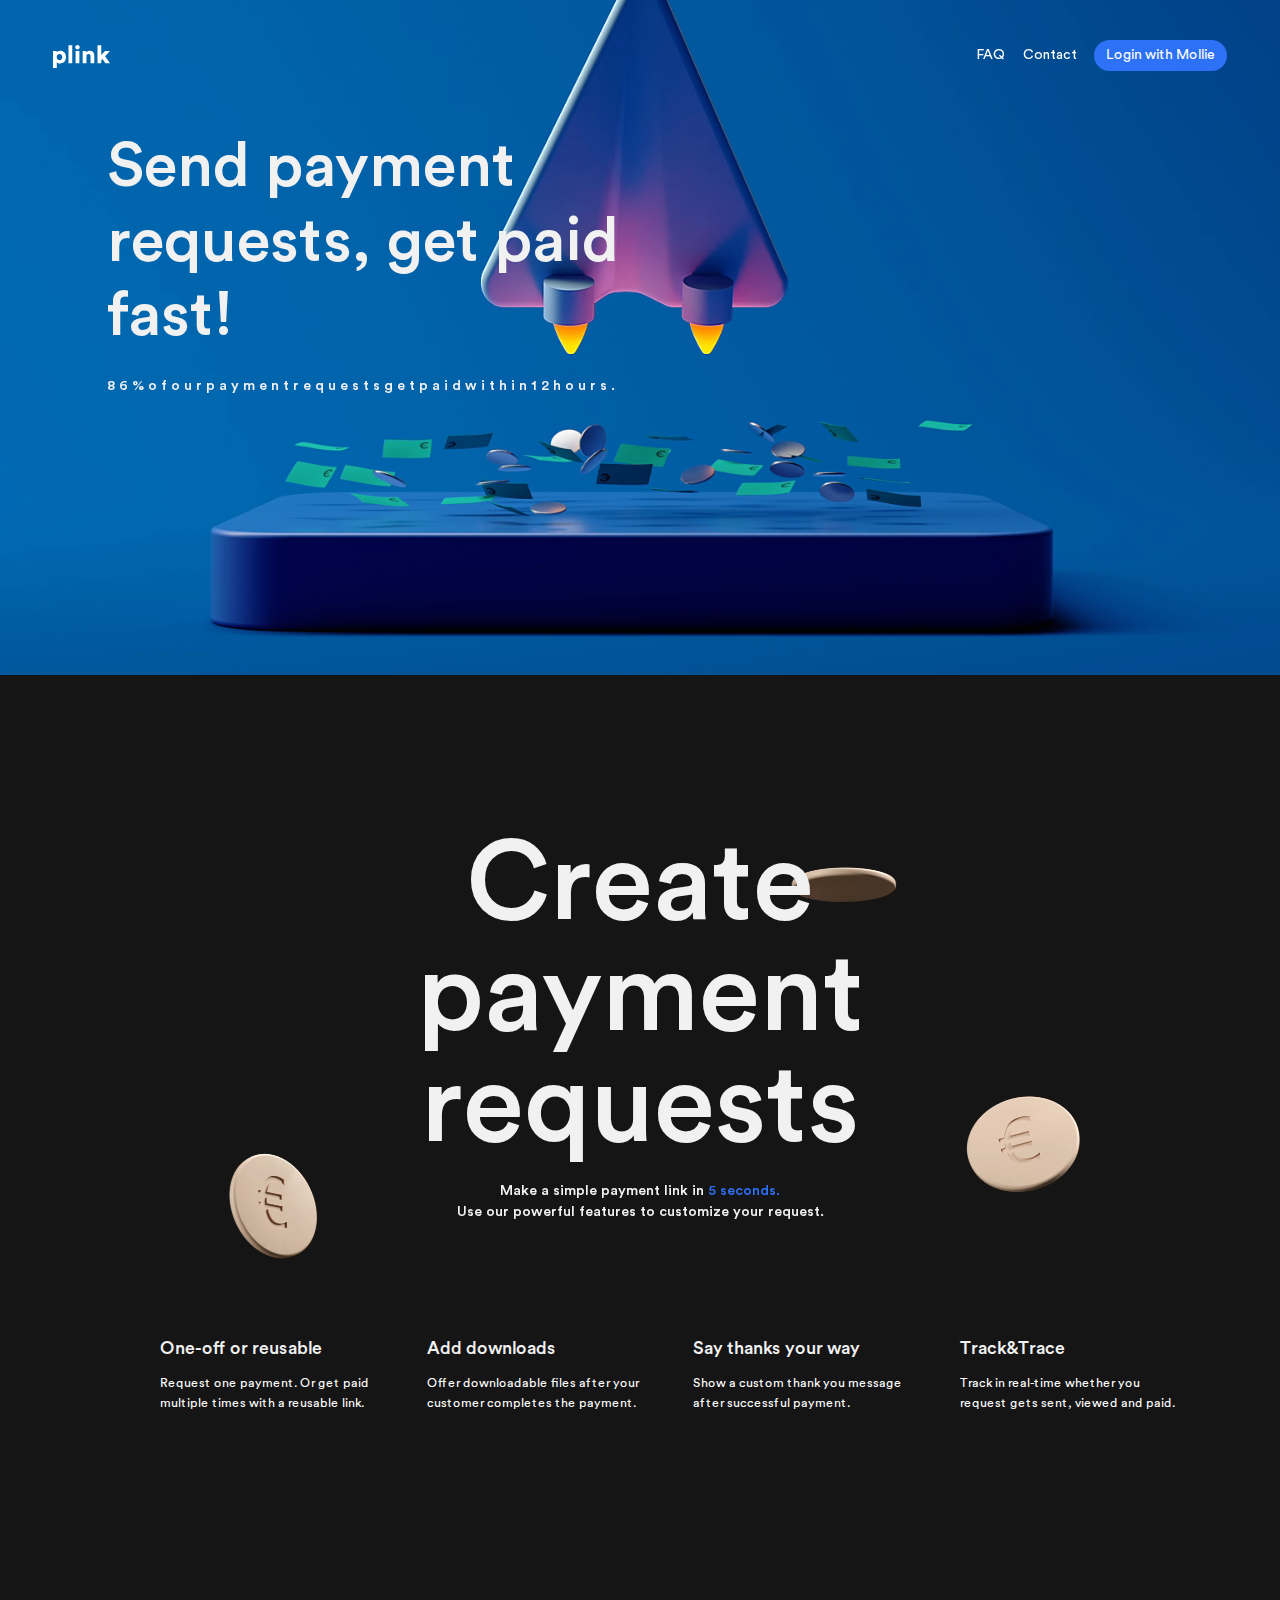
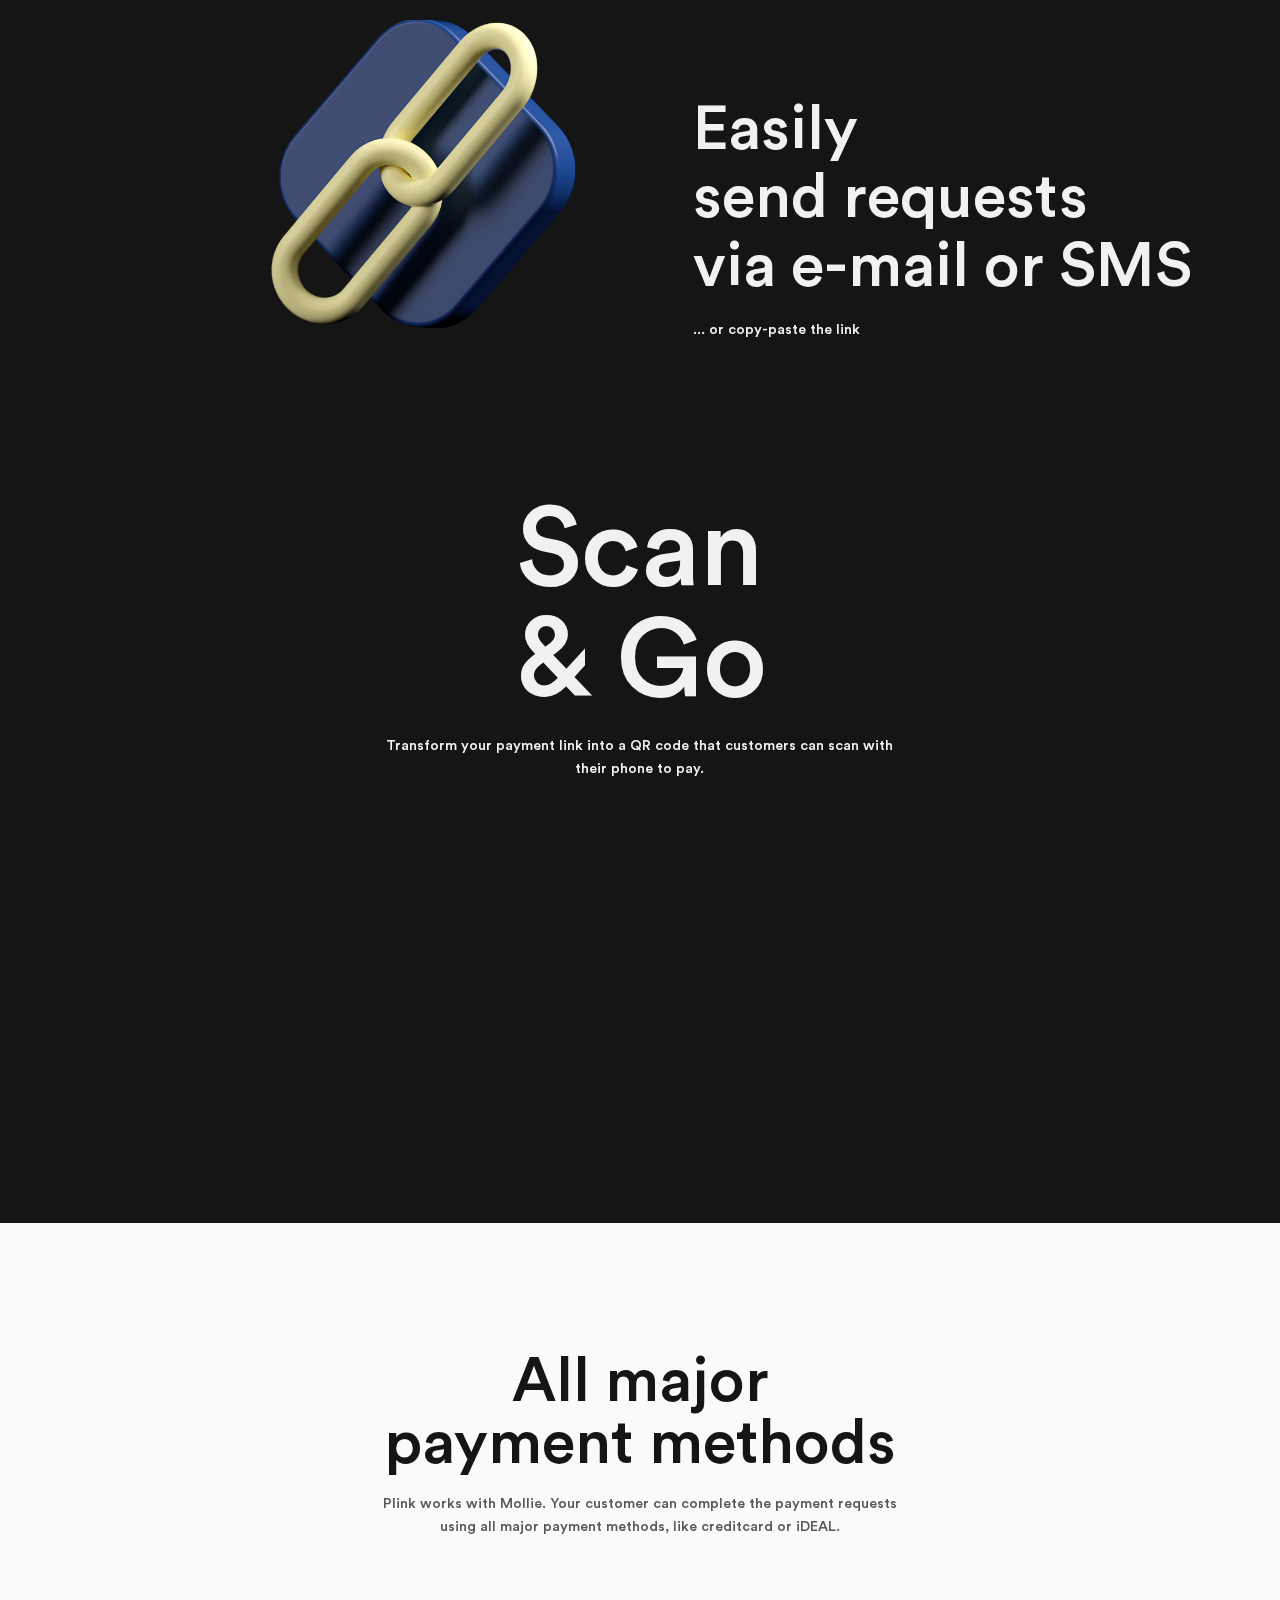
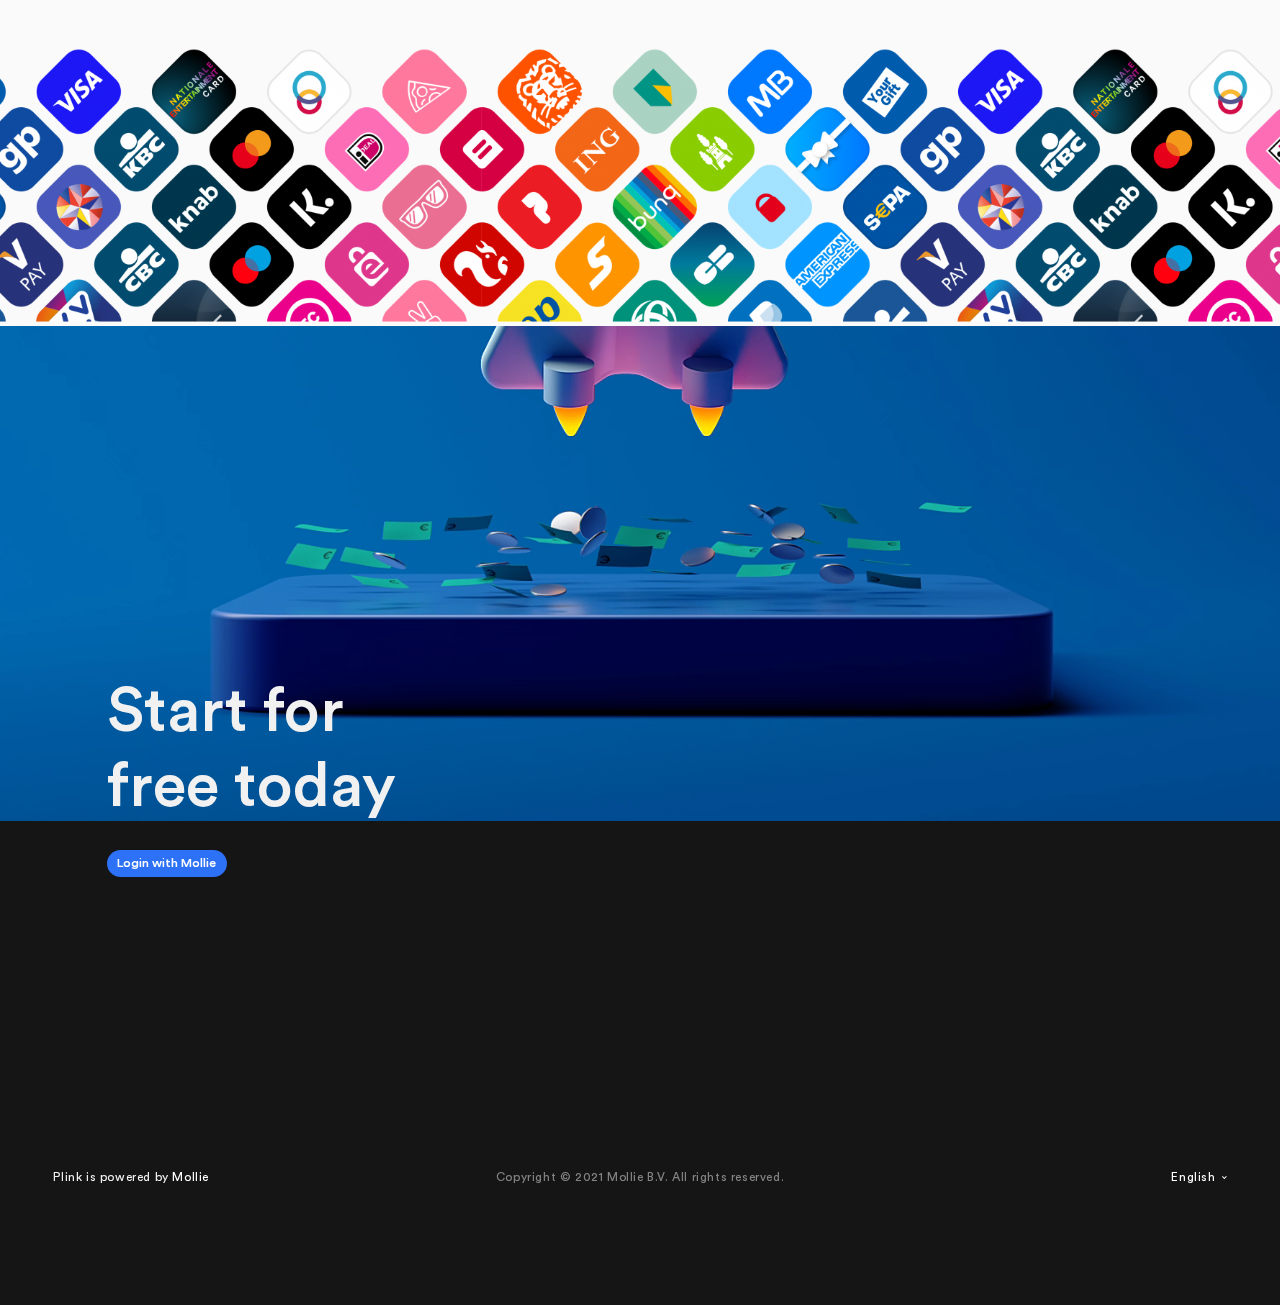
==== src/index.html @ a4d65f42 "项目代码初始化" ====
<!DOCTYPE html>
<!-- saved from url=(0024)https://useplink.com/en/ -->
<html xmlns="http://www.w3.org/1999/xhtml" lang="en-GB" style="position: relative; overflow-y: scroll;">
 <head>
  <meta http-equiv="Content-Type" content="text/html; charset=UTF-8" /> 
  <meta http-equiv="X-UA-Compatible" content="IE=edge,chrome=1" /> 
  <meta name="viewport" content="width=device-width, initial-scale=1.0" /> 
  <meta name="theme-color" content="#151515" /> 
  <title>Plink - Create payment links and send them to your clients</title> 
  <meta name="description" content="Easily create payment requests and send to your customers via e-mail, SMS or by copy-pasting the link." /> 
  <link rel="icon" type="image/png" href="https://useplink.com./assets/videos/favicon/favicon-32x32.png" sizes="32x32" /> 
  <link rel="icon" type="image/png" href="https://useplink.com./assets/videos/favicon/favicon-64x64.png" sizes="64x64" /> 
  <link rel="apple-touch-icon" href="https://useplink.com./assets/videos/favicon/favicon-180x180.png" /> 
  <link rel="shortcut icon" href="https://useplink.com./assets/videos/favicon/favicon-32x32.png" /> 
  <meta property="og:logo" content="./assets/videos/favicon/favicon-180x180.png" size="180x180" /> 
  <meta property="og:url" content="https://useplink.com/en/" /> 
  <meta property="og:type" content="website" /> 
  <meta property="og:title" content="Plink - Create payment links and send them to your clients" /> 
  <meta property="og:description" content="Easily create payment requests and send to your customers via e-mail, SMS or by copy-pasting the link." /> 
  <meta property="og:image" content="./assets/videos/share.png" /> 
  <meta property="og:site_name" content="Plink" /> 
  <meta property="og:locale" content="en-EN" /> 
  <meta property="og:locale:alternate" content="nl-NL" /> 
  <meta property="og:locale:alternate" content="de-DE" /> 
  <meta property="og:locale:alternate" content="fr-FR" /> 
  <meta name="twitter:card" content="summary_large_image" /> 
  <meta name="twitter:site" content="@MolliePayments" /> 
  <meta name="twitter:title" content="Plink - Create payment links and send them to your clients" /> 
  <meta name="twitter:description" content="Easily create payment requests and send to your customers via e-mail, SMS or by copy-pasting the link." /> 
  <meta name="twitter:image" content="./assets/videos/share.png" /> 
  <meta name="robots" content="index,follow" /> 
  <link rel="stylesheet" id="stylesheet-css" href="./assets/css/frontpage.css" type="text/css" media="all" /> 
  <link rel="canonical" href="https://useplink.com/en/" /> 
  <link rel="shortlink" href="https://useplink.com/en/" /> 
  <link rel="alternate" href="https://useplink.com/nl/" hreflang="nl" /> 
  <link rel="alternate" href="https://useplink.com/de/" hreflang="de" /> 
  <link rel="alternate" href="https://useplink.com/fr/" hreflang="fr" /> 
 </head> 
 <body class="en-EN" style="background: rgb(21, 21, 21); height: 4505px;"> 
  <header class="header" style="visibility: inherit; opacity: 1;"> 
   <a class="logo" name="Home" href="https://useplink.com/en/"> <span>Home</span> <img src="./assets/images/logo--light.svg" alt="Plink logo" width="57" height="23" /> 
    <div class="qr-ball" style="visibility: hidden; opacity: 0;"></div></a> 
   <nav style="color: rgb(255, 255, 255);"> 
    <div class="header_menu"> 
     <a name="Faq" href="https://useplink.com/en/faq">FAQ</a> 
     <a name="Contact" href="mailto:plink@mollie.com" target="_self">Contact</a> 
     <div class="qr-ball" style="visibility: hidden; opacity: 0;"></div>
    </div> 
    <a id="login" name="Login with Mollie" class="button" href="https://useplink.com/login" target="_self" rel="nofollow">Login with Mollie</a> 
   </nav> 
  </header> 
  <div id="container" role="main" data-path=""> 
   <div id="home" class="home" style="visibility: inherit; opacity: 1;"> 
    <div class="scrollable" style="position: fixed; transform: translate3d(0px, -225px, 0px);"> 
     <div class="page-wrapper"> 
      <section class="home_intro"> 
       <div class="video-background prllx" style="visibility: inherit; opacity: 1; transform: translate3d(0px, 0px, 0px);"> 
        <div class="home_intro_videos" style="transform: translate3d(0px, 64.2857px, 0px);"> 
         <video class="intro" muted="" playsinline=""> 
          <source src="./assets/videos/intro.webm" type="video/webm"></source> 
          <source src="./assets/videos/intro.mp4" type="video/mp4"></source> 
         </video> 
         <video class="intro-loop" muted="" playsinline="" loop="" style="opacity: 1; z-index: 2;"> 
          <source src="./assets/videos/loop.webm" type="video/webm"></source> 
          <source src="./assets/videos/loop.mp4" type="video/mp4"></source> 
         </video> 
        </div> 
       </div> 
       <div class="arrow-bottom" style="visibility: hidden; opacity: 0; transform: translate3d(8.5px, 30px, 0px);"> 
        <svg viewbox="0 0 17 21" fill="none" xmlns="http://www.w3.org/2000/svg"> 
         <path d="M3.1875 14.4375L8.5 19.6875M8.5 19.6875L13.8125 14.4375M8.5 19.6875V1.3125" stroke="white" stroke-width="2" stroke-linecap="square"></path> 
        </svg> 
       </div> 
       <div class="home_titles"> 
        <h1 class="title"> <span>
          <div style="position: relative; display: inline-block; visibility: inherit; opacity: 1; transform-origin: 50% 80% 0px; transform: translate3d(0px, 0px, 0px);">
           Send
          </div> 
          <div style="position: relative; display: inline-block; visibility: inherit; opacity: 1; transform-origin: 50% 80% 0px; transform: translate3d(0px, 0px, 0px);">
           payment
          </div><br />
          <div style="position: relative; display: inline-block; visibility: inherit; opacity: 1; transform-origin: 50% 80% 0px; transform: translate3d(0px, 0px, 0px);">
           requests,
          </div></span> <span>
          <div style="position: relative; display: inline-block; visibility: inherit; opacity: 1; transform-origin: 50% 80% 0px; transform: translate3d(0px, 0px, 0px);">
           get
          </div> 
          <div style="position: relative; display: inline-block; visibility: inherit; opacity: 1; transform-origin: 50% 80% 0px; transform: translate3d(0px, 0px, 0px);">
           paid
          </div> <br />
          <div style="position: relative; display: inline-block; visibility: inherit; opacity: 1; transform-origin: 50% 80% 0px; transform: translate3d(0px, 0px, 0px);">
           fast!
          </div></span> </h1> 
        <h2 class="baseline">
         <div style="position: relative; display: inline-block; visibility: inherit; opacity: 1;">
          <div style="position:relative;display:inline-block;">
           8
          </div>
          <div style="position:relative;display:inline-block;">
           6
          </div>
          <div style="position:relative;display:inline-block;">
           %
          </div>
         </div> 
         <div style="position: relative; display: inline-block; visibility: inherit; opacity: 1;">
          <div style="position:relative;display:inline-block;">
           o
          </div>
          <div style="position:relative;display:inline-block;">
           f
          </div>
         </div> 
         <div style="position: relative; display: inline-block; visibility: inherit; opacity: 1;">
          <div style="position:relative;display:inline-block;">
           o
          </div>
          <div style="position:relative;display:inline-block;">
           u
          </div>
          <div style="position:relative;display:inline-block;">
           r
          </div>
         </div> 
         <div style="position: relative; display: inline-block; visibility: inherit; opacity: 1;">
          <div style="position:relative;display:inline-block;">
           p
          </div>
          <div style="position:relative;display:inline-block;">
           a
          </div>
          <div style="position:relative;display:inline-block;">
           y
          </div>
          <div style="position:relative;display:inline-block;">
           m
          </div>
          <div style="position:relative;display:inline-block;">
           e
          </div>
          <div style="position:relative;display:inline-block;">
           n
          </div>
          <div style="position:relative;display:inline-block;">
           t
          </div>
         </div> 
         <div style="position: relative; display: inline-block; visibility: inherit; opacity: 1;">
          <div style="position:relative;display:inline-block;">
           r
          </div>
          <div style="position:relative;display:inline-block;">
           e
          </div>
          <div style="position:relative;display:inline-block;">
           q
          </div>
          <div style="position:relative;display:inline-block;">
           u
          </div>
          <div style="position:relative;display:inline-block;">
           e
          </div>
          <div style="position:relative;display:inline-block;">
           s
          </div>
          <div style="position:relative;display:inline-block;">
           t
          </div>
          <div style="position:relative;display:inline-block;">
           s
          </div>
         </div> 
         <div style="position: relative; display: inline-block; visibility: inherit; opacity: 1;">
          <div style="position:relative;display:inline-block;">
           g
          </div>
          <div style="position:relative;display:inline-block;">
           e
          </div>
          <div style="position:relative;display:inline-block;">
           t
          </div>
         </div> 
         <div style="position: relative; display: inline-block; visibility: inherit; opacity: 1;">
          <div style="position:relative;display:inline-block;">
           p
          </div>
          <div style="position:relative;display:inline-block;">
           a
          </div>
          <div style="position:relative;display:inline-block;">
           i
          </div>
          <div style="position:relative;display:inline-block;">
           d
          </div>
         </div> 
         <div style="position: relative; display: inline-block; visibility: inherit; opacity: 1;">
          <div style="position:relative;display:inline-block;">
           w
          </div>
          <div style="position:relative;display:inline-block;">
           i
          </div>
          <div style="position:relative;display:inline-block;">
           t
          </div>
          <div style="position:relative;display:inline-block;">
           h
          </div>
          <div style="position:relative;display:inline-block;">
           i
          </div>
          <div style="position:relative;display:inline-block;">
           n
          </div>
         </div> 
         <div style="position: relative; display: inline-block; visibility: inherit; opacity: 1;">
          <div style="position:relative;display:inline-block;">
           1
          </div>
          <div style="position:relative;display:inline-block;">
           2
          </div>
         </div> 
         <div style="position: relative; display: inline-block; visibility: inherit; opacity: 1;">
          <div style="position:relative;display:inline-block;">
           h
          </div>
          <div style="position:relative;display:inline-block;">
           o
          </div>
          <div style="position:relative;display:inline-block;">
           u
          </div>
          <div style="position:relative;display:inline-block;">
           r
          </div>
          <div style="position:relative;display:inline-block;">
           s
          </div>
          <div style="position:relative;display:inline-block;">
           .
          </div>
         </div></h2> 
       </div> 
      </section> 
      <section class="home_create"> 
       <div class="home_create_coins"> 
        <div class="coins coin_1 prllx" data-prllx-d="-50"> 
         <div class="prllx-elt" style="transform: translate3d(0px, 36.9286px, 0px);"> 
          <video class="" autoplay="" loop="" muted="" playsinline="" preload="none" style="transform-origin: 50% 50% 0px; transform: translate3d(0px, 0px, 0px);"> 
           <source src="./assets/videos/coin_3.webm" type="video/webm"></source> 
           <source src="./assets/videos/coin_3.mp4" type="video/mp4"></source> 
          </video> 
         </div> 
        </div> 
        <div class="coins coin_2 prllx" data-prllx-d="-20"> 
         <div class="prllx-elt" style="transform: translate3d(0px, 20.2571px, 0px);"> 
          <video class="" autoplay="" loop="" muted="" playsinline="" preload="none" style="transform-origin: 50% 50% 0px; transform: translate3d(0px, 0px, 0px);"> 
           <source src="./assets/videos/coin_3.webm" type="video/webm"></source> 
           <source src="./assets/videos/coin_2.mp4" type="video/mp4"></source> 
          </video> 
         </div> 
        </div> 
        <div class="coins coin_3 prllx" data-prllx-d="50"> 
         <div class="prllx-elt" style="transform: translate3d(0px, -50.6429px, 0px);"> 
          <video class="" autoplay="" loop="" muted="" playsinline="" preload="none" style="transform-origin: 50% 50% 0px; transform: translate3d(0px, 0px, 0px);"> 
           <source src="./assets/videos/coin_1.webm" type="video/webm"></source> 
           <source src="./assets/videos/coin_1.mp4" type="video/mp4"></source> 
          </video> 
         </div> 
        </div> 
       </div> 
       <div class="home_titles block-anim no-slide just-below" style="visibility: inherit; opacity: 1;"> 
        <h1 class="title" style="">
         <div style="display: block; text-align: center; position: relative; transform-origin: 50% 80% 0px; transform: translate3d(0px, 0px, 0px);">
          Create
         </div>
         <div style="display: block; text-align: center; position: relative; transform-origin: 50% 80% 0px; transform: translate3d(0px, 0px, 0px);">
          payment
         </div>
         <div style="display: block; text-align: center; position: relative; transform-origin: 50% 80% 0px; transform: translate3d(0px, 0px, 0px);">
          requests
         </div></h1> 
        <h2 class="baseline"><p></p>
         <div style="position: relative; display: inline-block; visibility: inherit; opacity: 1;">
          Make
         </div> 
         <div style="position: relative; display: inline-block; visibility: inherit; opacity: 1;">
          a
         </div> 
         <div style="position: relative; display: inline-block; visibility: inherit; opacity: 1;">
          simple
         </div> 
         <div style="position: relative; display: inline-block; visibility: inherit; opacity: 1;">
          payment
         </div> 
         <div style="position: relative; display: inline-block; visibility: inherit; opacity: 1;">
          link
         </div> 
         <div style="position: relative; display: inline-block; visibility: inherit; opacity: 1;">
          in
         </div> <strong>
          <div style="position: relative; display: inline-block; visibility: inherit; opacity: 1;">
           5
          </div> 
          <div style="position: relative; display: inline-block; visibility: inherit; opacity: 1;">
           seconds.
          </div></strong><br /> 
         <div style="position: relative; display: inline-block; visibility: inherit; opacity: 1;">
           Use
         </div> 
         <div style="position: relative; display: inline-block; visibility: inherit; opacity: 1;">
          our
         </div> 
         <div style="position: relative; display: inline-block; visibility: inherit; opacity: 1;">
          powerful
         </div> 
         <div style="position: relative; display: inline-block; visibility: inherit; opacity: 1;">
          features
         </div> 
         <div style="position: relative; display: inline-block; visibility: inherit; opacity: 1;">
          to
         </div> 
         <div style="position: relative; display: inline-block; visibility: inherit; opacity: 1;">
          customize
         </div> 
         <div style="position: relative; display: inline-block; visibility: inherit; opacity: 1;">
          your
         </div> 
         <div style="position: relative; display: inline-block; visibility: inherit; opacity: 1;">
          request.
         </div><p></p> </h2> 
       </div> 
       <ul class="home_create_facts" style="visibility: inherit; opacity: 1;"> 
        <li> <h3 class="title">One-off or reusable</h3> <h4 class="text">Request one payment. Or get paid multiple times with a reusable link.</h4> </li> 
        <li> <h3 class="title">Add downloads</h3> <h4 class="text">Offer downloadable files after your customer completes the payment.</h4> </li> 
        <li> <h3 class="title">Say thanks your way</h3> <h4 class="text">Show a custom thank you message after successful payment.</h4> </li> 
        <li> <h3 class="title">Track&amp;Trace</h3> <h4 class="text">Track in real-time whether you request gets sent, viewed and paid.</h4> </li> 
       </ul> 
      </section> 
      <section class="home_send"> 
       <div class="home_send_video prllx" data-prllx-d="50"> 
        <video class="" autoplay="" loop="" muted="" playsinline="" style="transform: translate3d(0px, -50.6429px, 0px); opacity: 1; visibility: inherit;"> 
         <source data-src="./assets/videos/mail_loop.webm" type="video/webm" src="./assets/videos/mail_loop.webm"></source> 
         <source data-src="./assets/videos/mail_loop.mp4" type="video/mp4" src="./assets/videos/mail_loop.mp4"></source> 
        </video> 
       </div> 
       <div class="home_titles"> 
        <h1 class="title">Easily<br />send requests<br />via e-mail or SMS</h1> 
        <h2 class="baseline">... or copy-paste the link</h2> 
       </div> 
      </section> 
      <section class="home_scan"> 
       <div class="home_titles"> 
        <h1 class="title">Scan<br /> &amp; Go</h1> 
        <h2 class="baseline">Transform your payment link into a QR code that customers can scan with their phone to pay.</h2> 
       </div> 
       <div class="home_scan_qr-code-wrapper prllx" data-prllx-d="-100"> 
        <div class="prllx-elt" style="transform: translate3d(0px, 101.286px, 0px);"> 
         <div class="home_scan_qr-code" style="visibility: hidden; opacity: 0;"> 
          <div class="home_scan_qr-code-image"> 
           <img class="lazy" alt="QR CODE" sizes="20vw" data-src="./assets/videos/plink_hp_qr.png" data-srcset="./assets/videos/plink_hp_qr-320x0-c-default.png 320w,
			./assets/videos/plink_hp_qr-640x0-c-default.png 640w,
			./assets/videos/plink_hp_qr-1024x0-c-default.png 1024w,
			./assets/videos/plink_hp_qr-1280x0-c-default.png 1280w,
			./assets/videos/plink_hp_qr-1440x0-c-default.png 1440w,
			./assets/videos/plink_hp_qr-1920x0-c-default.png 1920w" /> 
           <svg viewbox="0 0 175 167" fill="none" xmlns="http://www.w3.org/2000/svg"> 
            <g fill="white" stroke="#1997FC" stroke-width="2"> 
             <path d="M1.5 14.5V1H15"></path> 
             <path d="M160 0.999999L173.5 1L173.5 14.5"></path> 
             <path d="M15 165.5L1.5 165.5L1.5 152"></path> 
             <path d="M173.5 152L173.5 165.5L160 165.5"></path> 
            </g> 
           </svg> 
          </div> 
         </div> 
        </div> 
       </div> 
      </section> 
      <section class="home_payment nav-switch" data-switch-color="#000000"> 
       <div class="home_titles"> 
        <h1 class="title">All major <br />payment methods</h1> 
        <h2 class="baseline">Plink works with Mollie. Your customer can complete the payment requests using all major payment methods, like creditcard or iDEAL.</h2> 
       </div> 
       <div class="prllx" data-prllx-d="10" data-prllx-offset="2"> 
        <div class="home_payment_logos scroll-loop prllx-elt" style="transform: translate3d(0px, -4.45657px, 0px);"> 
         <div style="transform: translate3d(-440.91px, 0px, 0px);"> 
          <span> <img class="" alt="" sizes="100vw" src="./assets/images/payment-methods_copy_2_2x.png" srcset="./assets/videos/payment-methods_copy_2_2x-320x0-c-default.png 320w,
			./assets/images/payment-methods_copy_2_2x-640x0-c-default.png 640w,
			./assets/images/payment-methods_copy_2_2x-1024x0-c-default.png 1024w,
			./assets/images/payment-methods_copy_2_2x-1280x0-c-default.png 1280w,
			./assets/images/payment-methods_copy_2_2x-1440x0-c-default.png 1440w,
			./assets/images/payment-methods_copy_2_2x-1920x0-c-default.png 1920w" /> </span> 
          <span> <img class="" alt="" sizes="100vw" src="./assets/images/payment-methods_copy_2_2x.png" srcset="./assets/videos/payment-methods_copy_2_2x-320x0-c-default.png 320w,
			./assets/images/payment-methods_copy_2_2x-640x0-c-default.png 640w,
			./assets/images/payment-methods_copy_2_2x-1024x0-c-default.png 1024w,
			./assets/images/payment-methods_copy_2_2x-1280x0-c-default.png 1280w,
			./assets/images/payment-methods_copy_2_2x-1440x0-c-default.png 1440w,
			./assets/images/payment-methods_copy_2_2x-1920x0-c-default.png 1920w" /> </span>
          <span> <img class="" alt="" sizes="100vw" src="./assets/images/payment-methods_copy_2_2x.png" srcset="./assets/images/payment-methods_copy_2_2x-320x0-c-default.png 320w,
			./assets/images/payment-methods_copy_2_2x-640x0-c-default.png 640w,
			./assets/images/payment-methods_copy_2_2x-1024x0-c-default.png 1024w,
			./assets/images/payment-methods_copy_2_2x-1280x0-c-default.png 1280w,
			./assets/images/payment-methods_copy_2_2x-1440x0-c-default.png 1440w,
			./assets/images/payment-methods_copy_2_2x-1920x0-c-default.png 1920w" /> </span>
          <span> <img class="" alt="" sizes="100vw" src="./assets/images/payment-methods_copy_2_2x.png" srcset="./assets/images/payment-methods_copy_2_2x-320x0-c-default.png 320w,
			./assets/images/payment-methods_copy_2_2x-640x0-c-default.png 640w,
			./assets/images/payment-methods_copy_2_2x-1024x0-c-default.png 1024w,
			./assets/images/payment-methods_copy_2_2x-1280x0-c-default.png 1280w,
			./assets/images/payment-methods_copy_2_2x-1440x0-c-default.png 1440w,
			./assets/images/payment-methods_copy_2_2x-1920x0-c-default.png 1920w" /> </span>
         </div> 
        </div> 
       </div> 
      </section> 
     </div> 
     <footer class="footer nav-switch" data-switch-color="#FFFFFF"> 
      <div class="video-background prllx force-end" data-prllx-d="200"> 
       <div class="footer_video" style="transform: translate3d(0px, -405.143px, 0px);"> 
        <video class="" autoplay="" loop="" muted="" playsinline=""> 
         <source src="./assets/videos/loop.webm" type="video/webm"></source> 
         <source src="./assets/videos/loop.mp4" type="video/mp4"></source> 
        </video> 
       </div> 
      </div> 
      <div class="home_titles"> 
       <h1 class="title">Start for<br />free today</h1> 
       <a class="footer_cta button" rel="nofollow" name="Login with mollie" href="https://useplink.com/login" target="_blank"><h2>Login with Mollie</h2></a> 
      </div> 
      <div class="footer_bottom"> 
       <div class="powered-by">
        Plink is powered by 
        <a href="https://www.mollie.com/" target="_blank" rel="noopener">Mollie</a>
       </div> 
       <div class="copyright">
        Copyright &copy; 2021 Mollie B.V. All rights reserved.
       </div> 
       <nav> 
        <div class="lang-select"> 
         <div class="lang-select-btn"> 
          <span class="title">English</span> 
          <span class="icon"> 
           <svg width="5" height="4" viewbox="0 0 5 4" fill="none" xmlns="http://www.w3.org/2000/svg"> 
            <path d="M0.707107 0.0859375L3.03422 2.41305L2.32711 3.12016L0 0.793044L0.707107 0.0859375Z" fill="white"></path> 
            <path d="M4.0356 0L1.62002 2.41558L2.32713 3.12268L4.7427 0.707107L4.0356 0Z" fill="white"></path> 
           </svg> </span> 
         </div> 
         <div class="lang-select-list" style="transform: translate3d(5px, 5px, 0px);"> 
          <ul> 
           <li id="nl"> <a name="Nederlands" href="https://useplink.com/nl/" target="_self"> Nederlands </a> </li> 
           <li id="de"> <a name="Deutsch" href="https://useplink.com/de/" target="_self"> Deutsch </a> </li> 
           <li id="fr"> <a name="fran&ccedil;ais" href="https://useplink.com/fr/" target="_self"> fran&ccedil;ais </a> </li> 
          </ul> 
         </div> 
        </div> 
       </nav> 
      </div> 
     </footer> 
    </div> 
   </div> 
  </div> 
  <script async="" src="./assets/js/analytics.js"></script>
  <script type="text/javascript" src="./assets/js/vendor.js"></script> 
  <script type="text/javascript" src="./assets/js/main.js"></script> 
  <script>
        (function(i,s,o,g,r,a,m){i['GoogleAnalyticsObject']=r;i[r]=i[r]||function(){
            (i[r].q=i[r].q||[]).push(arguments)},i[r].l=1*new Date();a=s.createElement(o),
            m=s.getElementsByTagName(o)[0];a.async=1;a.src=g;m.parentNode.insertBefore(a,m)
        })(window,document,'script','//www.google-analytics.com/analytics.js','ga');

        ga('create', 'UA-8558488-10', 'auto');
        ga('send', 'pageview');
    </script> 
 </body>
</html>
---- src/assets/css/frontpage.css ----
a,
abbr,
acronym,
address,
applet,
article,
aside,
audio,
b,
big,
blockquote,
body,
canvas,
caption,
center,
cite,
code,
dd,
del,
details,
dfn,
div,
dl,
dt,
em,
embed,
fieldset,
figcaption,
figure,
footer,
form,
h1,
h2,
h3,
h4,
h5,
h6,
header,
hgroup,
html,
i,
iframe,
img,
ins,
kbd,
label,
legend,
li,
mark,
menu,
nav,
object,
ol,
output,
p,
pre,
q,
ruby,
s,
samp,
section,
small,
span,
strike,
strong,
sub,
summary,
sup,
table,
tbody,
td,
tfoot,
th,
thead,
time,
tr,
tt,
u,
ul,
var,
video {
  margin: 0;
  padding: 0;
  border: 0;
  font-size: 100%;
  font: inherit;
  vertical-align: baseline;
}
article,
aside,
details,
figcaption,
figure,
footer,
header,
hgroup,
menu,
nav,
section {
  display: block;
}
ol,
ul {
  list-style: none;
}
blockquote,
q {
  quotes: none;
}
blockquote:after,
blockquote:before,
q:after,
q:before {
  content: "";
  content: none;
}
table {
  border-collapse: collapse;
  border-spacing: 0;
}
.f {
  display: -webkit-box;
  display: -ms-flexbox;
  display: flex;
}
.f--center {
  -webkit-box-pack: center;
  -ms-flex-pack: center;
  justify-content: center;
  -webkit-box-align: center;
  -ms-flex-align: center;
  align-items: center;
}
@font-face {
  font-family: Circular Pro Book;
  src: url(../fonts/CircularPro-Book.woff2) format("woff2"),
    url(../fonts/CircularPro-Book.woff) format("woff");
  font-weight: 450;
  font-style: normal;
}
@font-face {
  font-family: Circular Pro Medium;
  src: url(../fonts/CircularPro-Medium.woff2) format("woff2"),
    url(../fonts/CircularPro-Medium.woff) format("woff");
  font-weight: 500;
  font-style: normal;
}
.smoothing {
  -webkit-font-smoothing: antialiased;
  -moz-osx-font-smoothing: grayscale;
}
html {
  font-size: 62.5%;
  height: 100%;
  overflow-x: hidden;
  overflow-y: scroll;
}
body,
html {
  width: 100%;
}
body {
  font-family: Circular Pro Book, sans-serif;
  font-size: 0.97222vw;
  line-height: 1;
  color: #f1f1f1;
  background: #fff;
  overflow: hidden;
  -webkit-font-smoothing: antialiased;
  -moz-osx-font-smoothing: grayscale;
}
body.show-grid:after {
  content: "";
  z-index: 999;
  position: fixed;
  left: 0;
  top: 0;
  pointer-events: none;
  width: calc(100% + 1px);
  height: 100vh;
  background-image: repeating-linear-gradient(
    90deg,
    transparent,
    transparent calc(4.16667% - 1px),
    rgba(255, 0, 0, 0.33) calc(4.16667% - 1px),
    rgba(255, 0, 0, 0.33) 4.16667%
  );
  background-size: 100% 4.16667%;
}
.loading * {
  cursor: progress !important;
}
img {
  display: block;
  vertical-align: middle;
  -webkit-user-select: none;
  -moz-user-select: none;
  -ms-user-select: none;
  user-select: none;
}
svg {
  pointer-events: none;
}
section {
  position: relative;
}
::selection {
  background-color: rgba(44, 113, 246, 0.98) !important;
  color: #fff;
}
::-moz-selection {
  background-color: rgba(44, 113, 246, 0.98) !important;
  color: #fff;
}
.white-selection ::selection {
  background-color: hsla(0, 0%, 100%, 0.99) !important;
  color: #000;
}
.white-selection ::-moz-selection {
  background-color: hsla(0, 0%, 100%, 0.99) !important;
  color: #000;
}
.a,
a,
a:visited {
  pointer-events: auto;
  color: #fff;
  text-decoration: none;
  -webkit-tap-highlight-color: transparent;
  outline: 0;
}
h1,
h2,
h3,
h4 {
  text-rendering: optimizelegibility;
}
a,
img {
  -moz-user-select: none;
  -webkit-user-select: none;
  -ms-user-select: none;
  user-select: none;
  -webkit-user-drag: none;
  user-drag: none;
  -webkit-touch-callout: none;
}
pre {
  font-family: Inconsolata, Lucida Console, Monaco, monospace;
  font-size: 1.4rem;
  line-height: 1.3em;
  text-align: left;
  margin: 9rem;
  max-width: 50rem;
  white-space: pre-wrap;
  text-transform: none;
}
b,
strong {
  font-weight: 700;
}
.dg * {
  pointer-events: auto;
}
.dg.ac {
  z-index: 999 !important;
}
.dg.ac .close-button,
.dg.ac .property-name {
  color: #fff;
}
.hiding {
  position: absolute !important;
}
.hidden {
  visibility: hidden !important;
  opacity: 0;
}
.scrollable {
  z-index: 1;
  width: 100%;
}
.is-mobile .scrollable {
  overflow: hidden;
}
.page-wrapper {
  min-height: 100vh;
}
.prllx {
  overflow: hidden;
}
.grabbing {
  cursor: -webkit-grabbing;
  cursor: grabbing;
}
.softShadow {
  -webkit-box-shadow: 0 0 48px -6px rgba(0, 0, 0, 0.29);
  box-shadow: 0 0 48px -6px rgba(0, 0, 0, 0.29);
}
.softTextShadow {
  text-shadow: 0 0 10px hsla(0, 0%, 58.8%, 0.79);
}
.bgCover {
  background-repeat: no-repeat;
  background-position: 50%;
  background-size: cover;
}
.expo {
  position: absolute;
  top: 0.6em;
  right: 1.1em;
  font-size: 2.4vmin;
  line-height: 1;
  padding-bottom: 0.3em;
  -webkit-transform: translateX(100%);
  transform: translateX(100%);
}
.embed-container {
  position: relative;
  padding-bottom: 56.25%;
  overflow: hidden;
  max-width: 100%;
  height: auto;
}
.embed-container embed,
.embed-container iframe,
.embed-container object {
  position: absolute;
  top: 0;
  left: 0;
  width: 100%;
  height: 100%;
}
.header {
  z-index: 9;
  position: fixed;
  left: 0;
  top: 0;
  width: 100%;
  font-size: 0.90278vw;
  line-height: 1.6;
  -webkit-user-select: none;
  -moz-user-select: none;
  -ms-user-select: none;
  user-select: none;
  pointer-events: none;
  opacity: 0;
}
.is-mobile .header {
  position: absolute;
  height: 100vh;
}
.header .logo {
  position: relative;
  pointer-events: auto;
  display: inline-block;
  margin-left: 4.16667%;
  margin-top: 4.5rem;
  width: 5.7rem;
  overflow: hidden;
}
.is-mobile .header .logo {
  margin-left: 8.33333%;
  margin-top: 3.5rem;
  width: 6.4rem;
}
.header .logo svg {
  fill: #fff;
}
.header .logo span {
  position: absolute;
  left: 0;
  top: 0;
  opacity: 0;
}
.header .button {
  z-index: 2;
  display: -webkit-inline-box;
  display: -ms-inline-flexbox;
  display: inline-flex;
  -webkit-box-align: center;
  -ms-flex-align: center;
  align-items: center;
  -webkit-box-pack: center;
  -ms-flex-pack: center;
  justify-content: center;
  white-space: nowrap;
  background: #2c71f6;
  color: #fff;
  border-radius: 3em;
  padding: 0 0.85em;
  height: 2.2em;
  margin-left: 0.65em;
}
.is-mobile .header .button {
  position: absolute;
  bottom: 12vw;
  left: 50%;
  -webkit-transform: translateX(-50%);
  transform: translateX(-50%);
  font-size: 6.66667vw;
  padding: 0 0.55em;
  min-width: 76vw;
  margin: 0;
  display: none;
}
.header a.button:hover {
  color: #fff;
  opacity: 1;
}
.header nav {
  pointer-events: auto;
  position: absolute;
  display: -webkit-inline-box;
  display: -ms-inline-flexbox;
  display: inline-flex;
  -webkit-box-align: center;
  -ms-flex-align: center;
  align-items: center;
  top: 4rem;
  right: 4.16667%;
  color: inherit;
}
.header nav .header_menu {
  position: relative;
  overflow: hidden;
}
.header nav a {
  font-size: 1.4rem;
  padding: 0.1em 0.55em;
  color: inherit;
  opacity: 1;
}
.is-mobile .header nav a:last-child {
  padding-right: 0;
}
@media (hover: hover) {
  .header nav a:hover {
    opacity: 0.65;
  }
}
.header .qr-ball {
  position: absolute;
  left: 0;
  top: 0;
  width: 20.53333vw;
  height: 20.53333vw;
  border-radius: 50%;
  background: #fff;
  mix-blend-mode: difference;
  pointer-events: none;
  opacity: 0;
  visibility: hidden;
}
.footer {
  position: relative;
  width: 100%;
  height: 100vh;
  z-index: 3;
}
#getpaidfast .footer {
  display: none;
}
#not-found .footer,
.footer_video {
  position: absolute;
  left: 0;
  top: 0;
}
.footer_video {
  width: inherit;
  height: inherit;
  overflow: hidden;
  opacity: 0.9999;
}
#not-found .footer_video video {
  -webkit-transform: rotate(180deg);
  transform: rotate(180deg);
}
.footer .home_titles {
  pointer-events: none;
}
.is-mobile .footer .home_titles {
  font-size: 9.33333vw;
  -webkit-box-pack: start;
  -ms-flex-pack: start;
  justify-content: flex-start;
  padding-top: 9vw;
}
#not-found .footer .home_titles {
  display: none;
}
.footer .home_titles .title {
  pointer-events: auto;
}
.footer_cta {
  display: -webkit-inline-box;
  display: -ms-inline-flexbox;
  display: inline-flex;
  -webkit-box-align: center;
  -ms-flex-align: center;
  align-items: center;
  white-space: nowrap;
  background: #2c71f6;
  color: #fff;
  border-radius: 3em;
  padding: 0 0.85em;
  height: 2.2em;
  font-size: 0.97222vw;
  margin-top: 2vw;
}
.is-mobile .footer_cta {
  font-family: Circular Pro Book, sans-serif;
  letter-spacing: 0;
  -webkit-box-pack: center;
  -ms-flex-pack: center;
  justify-content: center;
  font-size: 6.66667vw;
  width: 79.16667%;
  height: 2.5em;
  margin-top: 7vw;
  position: absolute;
  left: 0;
  bottom: 41vw;
}
#not-found .footer_cta {
  display: none;
}
.footer_bottom {
  position: absolute;
  bottom: 0;
  left: 4.16667%;
  display: -webkit-box;
  display: -ms-flexbox;
  display: flex;
  width: 91.66667%;
  margin-bottom: 3vw;
  font-size: 1.2rem;
  letter-spacing: 0.05em;
}
.is-mobile .footer_bottom {
  z-index: 2;
  -webkit-box-orient: vertical;
  -webkit-box-direction: reverse;
  -ms-flex-direction: column-reverse;
  flex-direction: column-reverse;
  margin-bottom: 6vw;
}
.footer_bottom .powered-by {
  position: absolute;
  left: 0;
  top: 0;
  padding: 0.4em 0;
}
.is-mobile .footer_bottom .powered-by {
  display: none;
}
.footer_bottom .copyright {
  margin: auto;
  opacity: 0.5;
  padding: 0.4em 0;
}
.footer_bottom nav {
  position: absolute;
  right: 0;
  top: 0;
  display: -webkit-box;
  display: -ms-flexbox;
  display: flex;
  color: #fff;
}
.is-mobile .footer_bottom nav {
  position: relative;
  margin: auto auto 3.5vw;
  font-size: 1.4rem;
}
.footer_bottom nav a {
  padding: 0.4em 0.65em;
}
.footer_bottom nav .langs {
  margin-left: 0.65em;
}
.footer_bottom .lang-select {
  font: inherit;
  font-size: inherit;
  letter-spacing: inherit;
}
.footer_bottom .lang-select-btn {
  cursor: pointer;
  -webkit-user-select: none;
  -moz-user-select: none;
  -ms-user-select: none;
  user-select: none;
  padding: 0.4em 0 0.4em 0.65em;
  display: -webkit-box;
  display: -ms-flexbox;
  display: flex;
  -webkit-box-align: start;
  -ms-flex-align: start;
  align-items: flex-start;
}
.footer_bottom .lang-select-btn .icon {
  display: -webkit-inline-box;
  display: -ms-inline-flexbox;
  display: inline-flex;
  margin-left: 0.5em;
  margin-top: 0.5rem;
}
.footer_bottom .lang-select-list {
  position: absolute;
  top: 0;
  right: 0;
  pointer-events: none;
  visibility: hidden;
  opacity: 0;
}
.footer_bottom .lang-select-list ul {
  padding-bottom: 1em;
  -webkit-transform: translateY(-100%);
  transform: translateY(-100%);
}
.footer_bottom .lang-select-list ul li {
  background: #2c71f6;
}
.footer_bottom .lang-select-list ul li a {
  display: block;
  padding: 0.75em 1em;
  opacity: 0.8;
}
.footer_bottom .lang-select-list ul li a:hover {
  opacity: 1;
}
.footer_bottom .lang-select-list ul li:last-child a {
  padding-bottom: 1.2em;
}
.loader {
  background: #0163ac;
  position: fixed;
  left: 0;
  top: 0;
  width: 100%;
  height: 100vh;
  display: -webkit-box;
  display: -ms-flexbox;
  display: flex;
  -webkit-box-align: center;
  -ms-flex-align: center;
  align-items: center;
  -webkit-box-pack: center;
  -ms-flex-pack: center;
  justify-content: center;
  font-size: 1.38889vw;
  color: #fff;
  opacity: 1;
}
.video-background {
  position: absolute;
  left: 0;
  top: 0;
  width: inherit;
  height: inherit;
  overflow: hidden;
}
.video-background video {
  position: absolute;
  left: 0;
  top: 0;
  width: 100%;
  height: 100%;
  -o-object-fit: cover;
  object-fit: cover;
}
.is-edge .video-background video {
  min-width: 100%;
  min-height: 100%;
  width: auto;
  height: auto;
  left: 50%;
  top: 50%;
  -webkit-transform: translate(-50%, -50%);
  transform: translate(-50%, -50%);
}
.page_header {
  position: relative;
  width: 100%;
  display: -webkit-box;
  display: -ms-flexbox;
  display: flex;
  -webkit-box-orient: vertical;
  -webkit-box-direction: normal;
  -ms-flex-direction: column;
  flex-direction: column;
  -webkit-box-pack: center;
  -ms-flex-pack: center;
  justify-content: center;
  font-family: Circular Pro Medium, sans-serif;
  line-height: 1;
  padding: 13vw 0 1.5vw;
  text-align: center;
}
.is-mobile .page_header {
  padding-top: 50vw;
}
.page_header .title {
  font-size: 8.68056vw;
}
.is-mobile .page_header .title {
  font-size: 17.33333vw;
  line-height: 1.1;
  width: 91.66667%;
  margin: auto;
}
.page_header .baseline {
  color: #1997fc;
  font-size: 1.38889vw;
  margin-top: 1vw;
}
.is-mobile .page_header .baseline {
  font-size: 5.33333vw;
  width: 91.66667%;
  margin: 3vw auto auto;
}
.page_content {
  position: relative;
  width: 41.66667%;
  margin: auto;
  padding-bottom: 9vw;
}
.is-mobile .page_content {
  width: 83.33333%;
  margin-top: 15vw;
  margin-bottom: 18vw;
}
.page_content h2 {
  font-size: 1.38889vw;
  font-family: Circular Pro Medium, sans-serif;
  margin-top: 4vw;
}
.is-mobile .page_content h2 {
  font-size: 5.33333vw;
  margin-top: 12vw;
}
.page_content p {
  font-size: 0.97222vw;
  line-height: 1.6;
  color: #fff;
  margin-top: 1.4vw;
}
.is-mobile .page_content p {
  font-size: 3.73333vw;
  margin-top: 6vw;
}
.page_gif {
  width: 100%;
  height: 100vh;
  display: -webkit-box;
  display: -ms-flexbox;
  display: flex;
  -webkit-box-pack: center;
  -ms-flex-pack: center;
  justify-content: center;
  -webkit-box-align: center;
  -ms-flex-align: center;
  align-items: center;
}
.page_gif video {
  width: 41.66667%;
}
.is-mobile .page_gif video {
  width: 100%;
}
.arrow-bottom {
  width: 1.7rem;
  -webkit-transform: translateX(50%);
  transform: translateX(50%);
  position: absolute;
  right: 4.1vw;
  bottom: 4rem;
}
.is-mobile .arrow-bottom {
  display: none;
}
.home_titles {
  z-index: 2;
  font-family: Circular Pro Medium, sans-serif;
  position: relative;
  height: inherit;
  display: -webkit-box;
  display: -ms-flexbox;
  display: flex;
  -webkit-box-orient: vertical;
  -webkit-box-direction: normal;
  -ms-flex-direction: column;
  flex-direction: column;
  -webkit-box-pack: center;
  -ms-flex-pack: center;
  justify-content: center;
  -webkit-box-align: start;
  -ms-flex-align: start;
  align-items: flex-start;
  margin-left: 8.33333%;
}
.is-mobile .home_titles {
  -webkit-box-pack: end;
  -ms-flex-pack: end;
  justify-content: flex-end;
}
.home_titles strong {
  font-weight: inherit;
  color: #2c71f6;
}
.home_titles .title {
  font-size: 4.86111vw;
  line-height: 1.2;
}
.is-mobile .home_titles .title {
  font-size: 9.33333vw;
}
.de-DE.is-mobile .home_titles .title,
.nl-NL.is-mobile .home_titles .title {
  font-size: 7.33333vw;
  line-height: 1;
}
.home_titles .baseline {
  font-size: 1.11111vw;
  line-height: 1.2;
  margin-top: 1.8vw;
}
.home_titles .baseline strong {
  color: #2c71f6;
}
.is-mobile .home_titles .baseline {
  font-size: 4.26667vw;
  margin-right: 8.33333%;
  margin-bottom: 37vw;
}
.home_intro {
  position: relative;
  width: 100%;
  height: 100vh;
  background: #fff;
}
.home_intro .home_titles .title {
  margin-top: 5.8vw;
}
.home_intro_videos {
  width: inherit;
  height: inherit;
  opacity: 0.9999;
}
.home_intro_videos .intro {
  z-index: 1;
}
.home_intro_videos .intro-loop {
  opacity: 0;
}
.home_create {
  padding: 12vw 0 7vw;
  background: #151515;
}
.home_create .home_titles {
  width: inherit;
  -webkit-box-align: center;
  -ms-flex-align: center;
  align-items: center;
  text-align: center;
  margin-left: 0;
}
.home_create .home_titles .title {
  font-size: 8.68056vw;
  line-height: 1;
}
.is-mobile .home_create .home_titles .title {
  font-size: 17.33333vw;
  margin-top: 42vw;
  line-height: 1.1;
}
.de-DE.is-mobile .home_create .home_titles .title,
.nl-NL.is-mobile .home_create .home_titles .title {
  font-size: 12.33333vw;
}
.home_create .home_titles .baseline {
  font-size: 1.11111vw;
  line-height: 1.5;
  margin-top: 1.4vw;
}
.is-mobile .home_create .home_titles .baseline {
  font-size: 4.26667vw;
  width: 87.5%;
  margin: 16vw 0 0;
}
.home_create_coins {
  position: absolute;
  left: 0;
  top: 0;
  width: 100%;
  height: 100%;
}
.home_create_coins .prllx {
  overflow: visible;
}
.home_create_coins .coins {
  position: absolute;
}
.home_create_coins .coins img,
.home_create_coins .coins video {
  position: absolute;
  left: 0;
  top: 0;
  width: 100%;
  opacity: 0.9999;
}
.home_create_coins .coin_1 {
  width: 8.40278%;
  left: 61.7%;
  top: 9.3vw;
}
.is-mobile .home_create_coins .coin_1 {
  width: 32.26667vw;
  top: 28.3vw;
}
.home_create_coins .coin_2 {
  width: 8.68056%;
  left: 17.1%;
  top: 35.5vw;
}
.is-mobile .home_create_coins .coin_2 {
  width: 37vw;
  top: 148vw;
  left: 5%;
}
.home_create_coins .coin_3 {
  width: 9.09722%;
  left: 75.4%;
  top: 36vw;
}
.is-mobile .home_create_coins .coin_3 {
  display: none;
}
.is-tablet .home_create_coins .coin_3 {
  display: block;
}
.home_create_facts {
  display: -webkit-box;
  display: -ms-flexbox;
  display: flex;
  -webkit-box-pack: center;
  -ms-flex-pack: center;
  justify-content: center;
  width: 100%;
  margin-top: 9vw;
  margin-bottom: 3vw;
}
.is-mobile .home_create_facts {
  z-index: 2;
  position: relative;
  -webkit-box-orient: vertical;
  -webkit-box-direction: normal;
  -ms-flex-direction: column;
  flex-direction: column;
  margin-top: 48vw;
}
.home_create_facts li {
  width: 17.29167%;
  margin-left: 4.76667%;
}
.is-mobile .home_create_facts li {
  width: 62.5%;
  margin-left: 25%;
  margin-bottom: 10vw;
}
.home_create_facts li:not(:first-child) {
  margin-left: 3.54167%;
}
.is-mobile .home_create_facts li:not(:first-child) {
  margin-left: 25%;
}
.home_create_facts li .title {
  font-family: Circular Pro Medium, sans-serif;
  line-height: 1.2;
  font-size: 1.38889vw;
}
.is-mobile .home_create_facts li .title {
  font-size: 5.33333vw;
}
.home_create_facts li .text {
  font-size: 0.97222vw;
  line-height: 1.6;
  margin-top: 1.2vw;
  color: #fff;
}
.is-mobile .home_create_facts li .text {
  font-size: 3.73333vw;
  margin-top: 5vw;
}
.is-mobile .home_create_facts li .text br {
  display: none;
}
.home_send {
  position: relative;
  padding: 12vw 0;
}
.home_send .prllx {
  overflow: visible;
}
.home_send .home_titles {
  width: inherit;
  margin-left: 54.16667%;
  margin-right: 4.16667%;
}
.is-mobile .home_send .home_titles {
  text-align: center;
  margin: 22vw 0 0;
}
.home_send .home_titles .title {
  font-size: 4.86111vw;
  line-height: 1.1;
}
.is-mobile .home_send .home_titles .title {
  font-size: 13.33333vw;
  line-height: 1.1;
  margin: auto;
}
.nl-NL.is-mobile .home_send .home_titles .title {
  font-size: 12.33333vw;
}
.home_send .home_titles .baseline {
  font-size: 1.11111vw;
  line-height: 1.6;
  margin-top: 1.4vw;
}
.is-mobile .home_send .home_titles .baseline {
  font-size: 4.26667vw;
  margin: 10vw auto auto;
}
.home_send_video {
  position: absolute;
  left: 20.83333%;
  top: 50%;
  -webkit-transform: translateY(-48%);
  transform: translateY(-48%);
  width: 25%;
  height: 24vw;
}
.home_send_video video {
  width: 100%;
  height: 100%;
  -o-object-fit: cover;
  object-fit: cover;
  opacity: 0.9999999;
}
.is-mobile .home_send_video {
  position: relative;
  -webkit-transform: none;
  transform: none;
  margin: auto;
  width: 83%;
  height: auto;
  top: 0;
  left: 0;
}
.home_scan {
  position: relative;
  padding-bottom: 9vw;
}
.is-mobile .home_scan {
  padding-bottom: 0;
}
.home_scan .prllx {
  overflow: visible;
}
.home_scan .home_titles {
  width: 41.66667%;
  -webkit-box-align: center;
  -ms-flex-align: center;
  align-items: center;
  text-align: center;
  margin: auto;
}
.is-mobile .home_scan .home_titles {
  width: 100%;
  margin-top: 15vw;
}
.home_scan .home_titles .title {
  font-size: 8.68056vw;
  line-height: 1;
}
.is-mobile .home_scan .home_titles .title {
  font-size: 17.33333vw;
  margin: auto;
  width: 62%;
  line-height: 1.1;
}
.is-mobile .home_scan .home_titles .title br {
  display: none;
}
.home_scan .home_titles .baseline {
  font-size: 1.11111vw;
  line-height: 1.6;
  margin-top: 1.4vw;
}
.is-mobile .home_scan .home_titles .baseline {
  font-size: 4.26667vw;
  width: 91.66667%;
  margin: 12vw auto auto;
}
.home_scan_qr-code {
  display: -webkit-box;
  display: -ms-flexbox;
  display: flex;
  -webkit-box-pack: center;
  -ms-flex-pack: center;
  justify-content: center;
  -webkit-box-align: center;
  -ms-flex-align: center;
  align-items: center;
  width: 20.53333vw;
  height: 20.53333vw;
  border-radius: 50%;
  background: #fff;
  overflow: hidden;
  margin: 5vw auto auto;
  opacity: 0;
  visibility: hidden;
}
.home_scan_qr-code-image {
  width: 50%;
}
.home_scan_qr-code-image:hover {
  cursor: none;
}
.home_scan_qr-code img {
  width: 100%;
}
.home_scan_qr-code svg {
  position: absolute;
  left: 0;
  top: 2.3%;
  width: 100%;
  opacity: 0;
  visibility: hidden;
}
.is-mobile .home_scan_qr-code {
  width: 108vw;
  height: 108vw;
  margin-left: -4vw;
  margin-top: 12vw;
  opacity: 1;
  visibility: visible;
}
.is-mobile .home_scan_qr-code img {
  width: 75%;
  margin: auto;
}
.home_scan_qr-code-wrapper {
  z-index: 2;
  position: relative;
  mix-blend-mode: difference;
}
.is-mobile .home_scan_qr-code-wrapper {
  mix-blend-mode: normal;
}
.home_payment {
  z-index: 3;
  position: relative;
  padding-top: 10vw;
  color: #595959;
  background: #fafafa;
  overflow: hidden;
}
.is-mobile .home_payment {
  padding-top: 30vw;
  margin-top: -35vw;
  background: #fff;
}
.home_payment .prllx {
  overflow: visible;
}
.home_payment .home_titles {
  -webkit-box-align: center;
  -ms-flex-align: center;
  align-items: center;
  text-align: center;
  margin: auto auto 9vw;
}
.is-mobile .home_payment .home_titles {
  margin-bottom: 20vw;
}
.is-mobile .home_payment .home_titles br {
  display: none;
}
.home_payment .home_titles .title {
  width: 50%;
  color: #151515;
  font-size: 4.86111vw;
  line-height: 1;
}
.is-mobile .home_payment .home_titles .title {
  font-size: 13.33333vw;
  line-height: 1.1;
  width: 83.33333%;
}
.is-mobile .home_payment .home_titles .title br {
  display: none;
}
.de-DE.is-mobile .home_payment .home_titles .title,
.nl-NL.is-mobile .home_payment .home_titles .title {
  font-size: 9.33333vw;
}
.home_payment .home_titles .baseline {
  width: 41.66667%;
  font-size: 1.11111vw;
  line-height: 1.6;
  margin-top: 1.4vw;
}
.is-mobile .home_payment .home_titles .baseline {
  font-size: 4.26667vw;
  width: 86.33333%;
  margin: 5vw auto auto;
}
.home_payment_logos {
  width: 100%;
}
.home_payment_logos > div {
  display: -webkit-box;
  display: -ms-flexbox;
  display: flex;
  white-space: nowrap;
}
.home_payment_logos span {
  display: block;
}
.home_payment_logos img {
  width: 72vw;
}
.is-mobile .home_payment_logos img {
  width: 130vw;
}
.page_404 {
  position: absolute;
  left: 0;
  top: 0;
  width: 100%;
  height: 100vh;
}
.page_404 .home_titles {
  pointer-events: none;
}
.page_404 .title {
  pointer-events: auto;
  font-size: 5.55556vw;
}
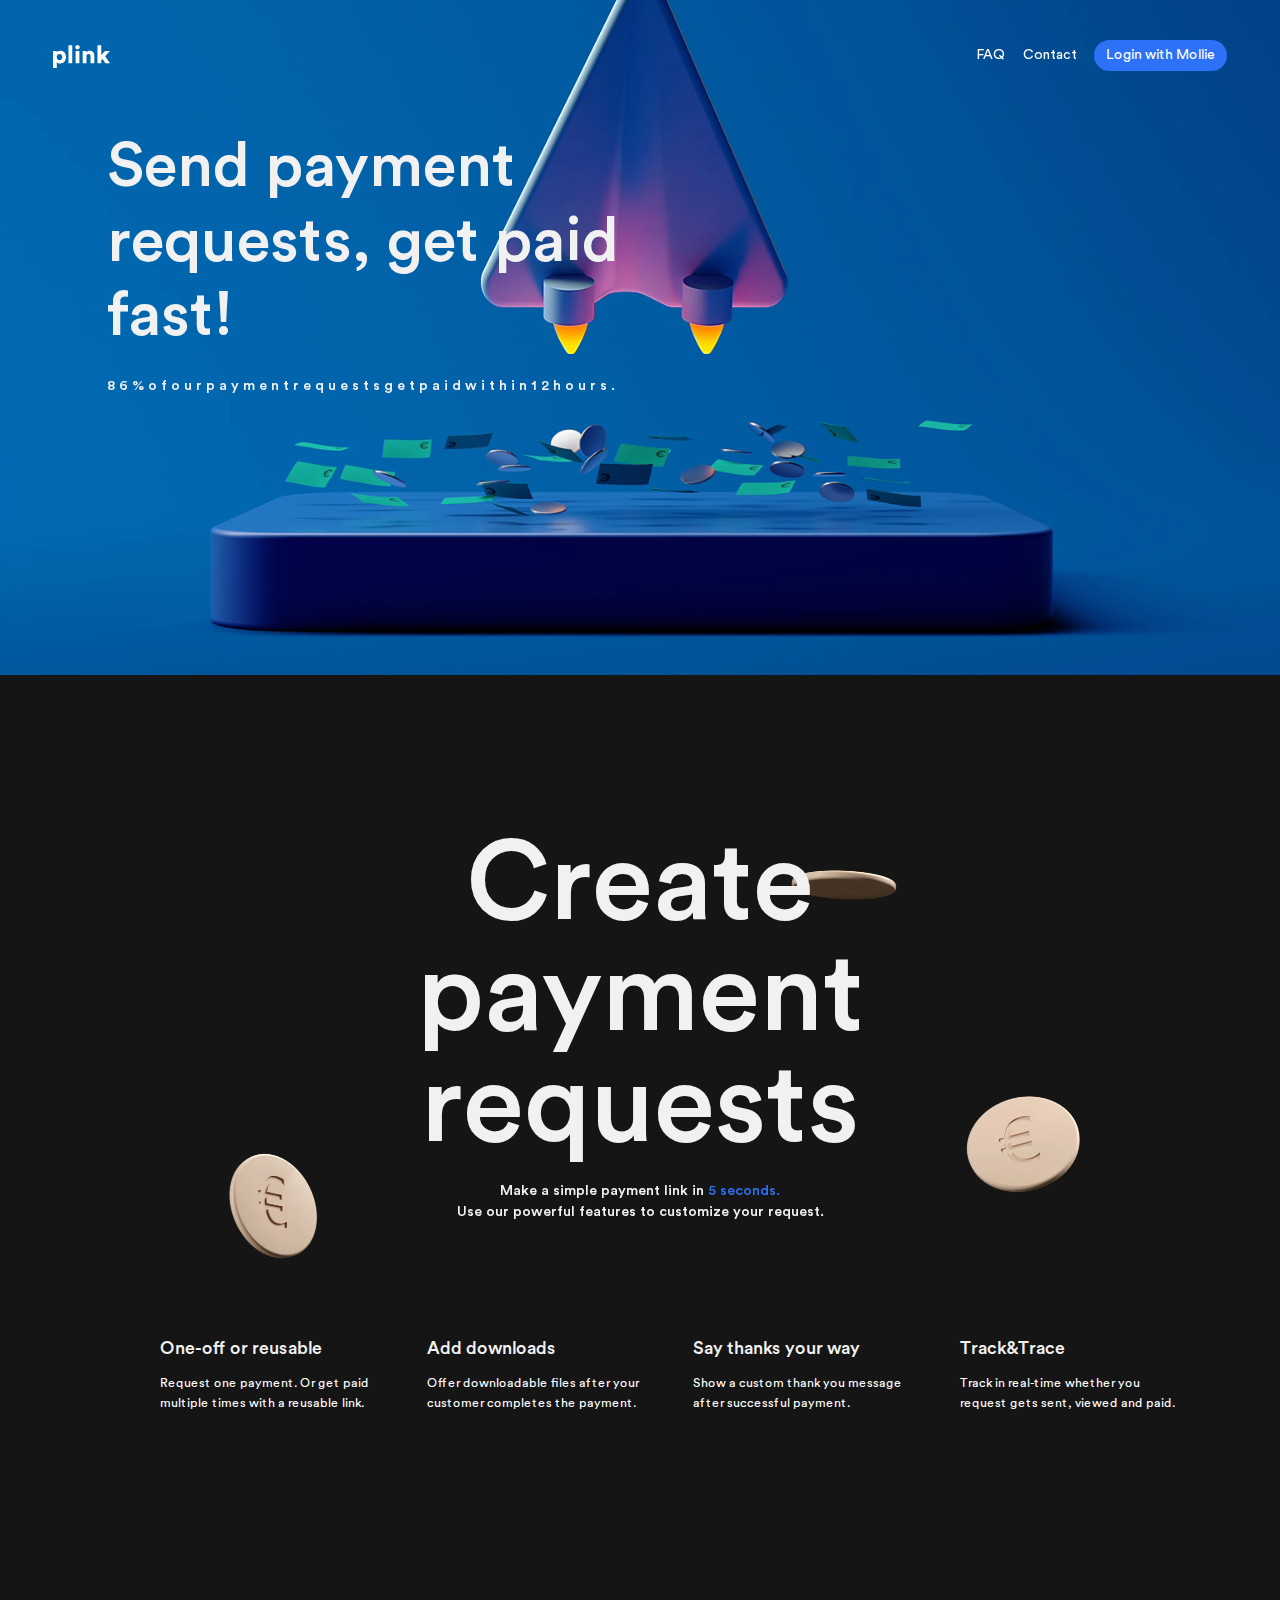
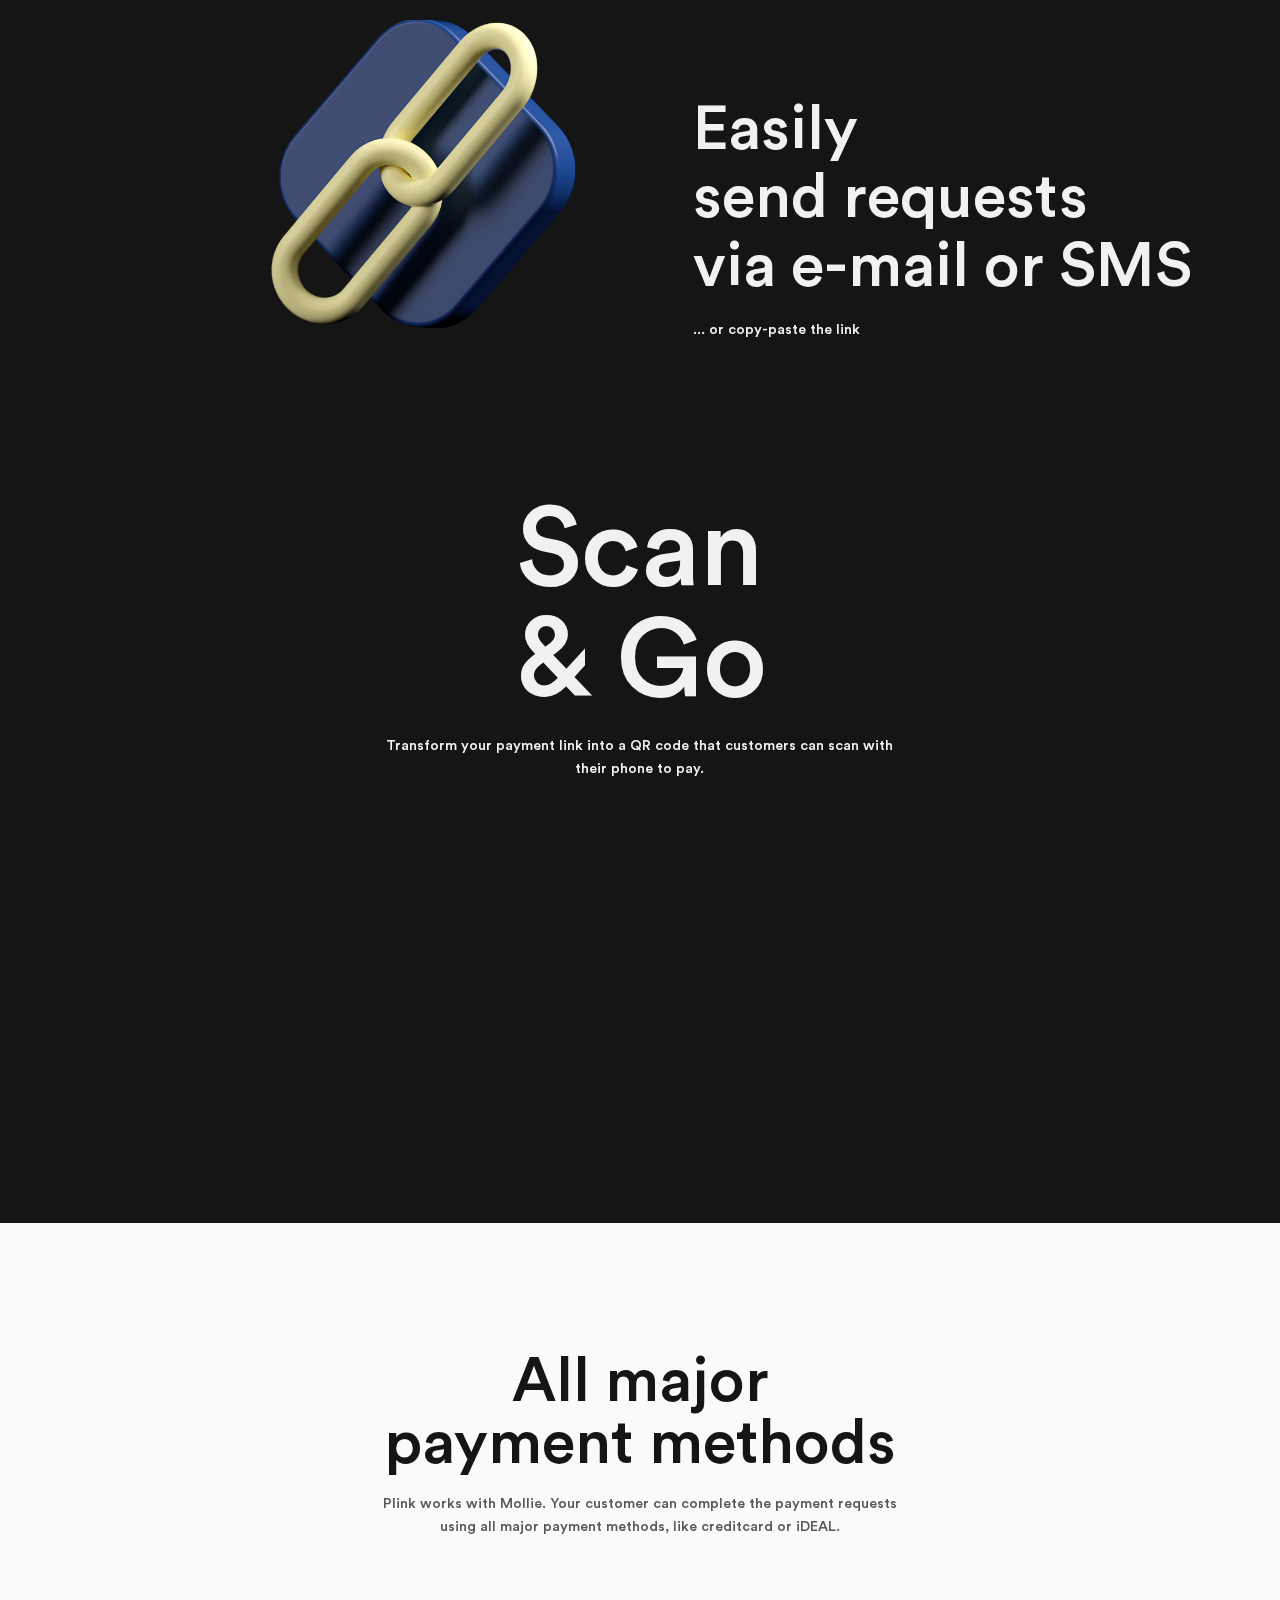
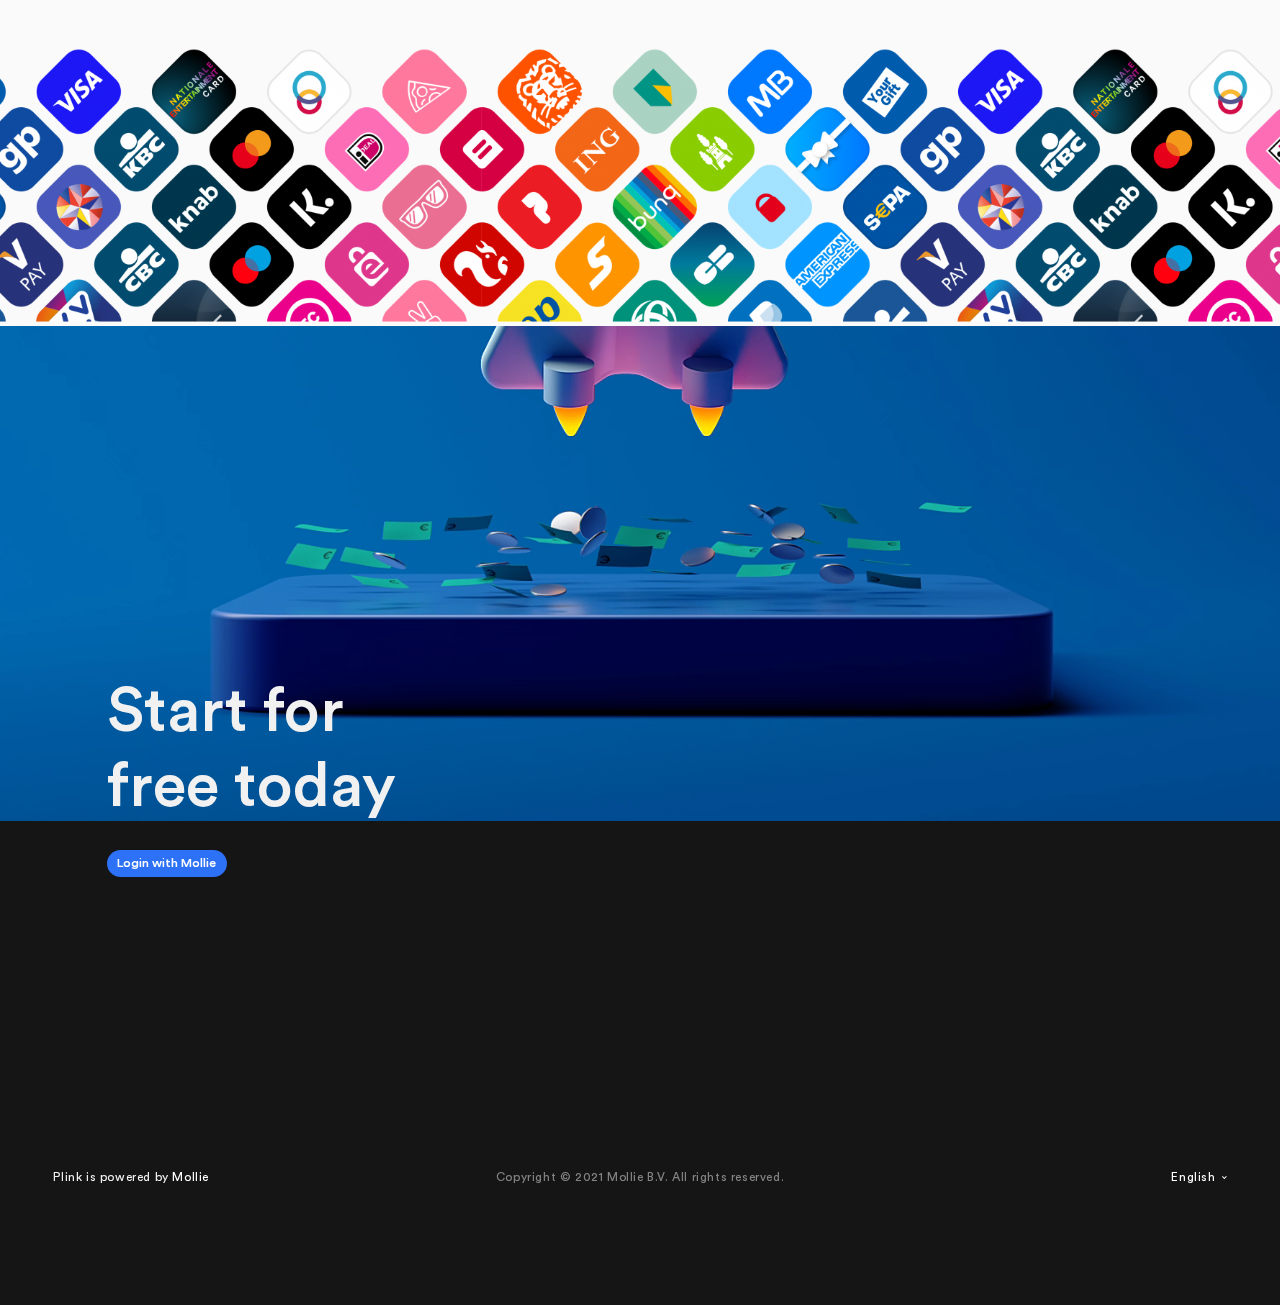
==== commit 04eda640: "页面修改" ====
--- a/src/index.html
+++ b/src/index.html
@@ -8,33 +8,14 @@
   <meta name="theme-color" content="#151515" /> 
   <title>Plink - Create payment links and send them to your clients</title> 
   <meta name="description" content="Easily create payment requests and send to your customers via e-mail, SMS or by copy-pasting the link." /> 
-  <link rel="icon" type="image/png" href="https://useplink.com./assets/videos/favicon/favicon-32x32.png" sizes="32x32" /> 
-  <link rel="icon" type="image/png" href="https://useplink.com./assets/videos/favicon/favicon-64x64.png" sizes="64x64" /> 
-  <link rel="apple-touch-icon" href="https://useplink.com./assets/videos/favicon/favicon-180x180.png" /> 
-  <link rel="shortcut icon" href="https://useplink.com./assets/videos/favicon/favicon-32x32.png" /> 
-  <meta property="og:logo" content="./assets/videos/favicon/favicon-180x180.png" size="180x180" /> 
-  <meta property="og:url" content="https://useplink.com/en/" /> 
-  <meta property="og:type" content="website" /> 
-  <meta property="og:title" content="Plink - Create payment links and send them to your clients" /> 
-  <meta property="og:description" content="Easily create payment requests and send to your customers via e-mail, SMS or by copy-pasting the link." /> 
-  <meta property="og:image" content="./assets/videos/share.png" /> 
-  <meta property="og:site_name" content="Plink" /> 
-  <meta property="og:locale" content="en-EN" /> 
-  <meta property="og:locale:alternate" content="nl-NL" /> 
-  <meta property="og:locale:alternate" content="de-DE" /> 
-  <meta property="og:locale:alternate" content="fr-FR" /> 
-  <meta name="twitter:card" content="summary_large_image" /> 
-  <meta name="twitter:site" content="@MolliePayments" /> 
-  <meta name="twitter:title" content="Plink - Create payment links and send them to your clients" /> 
-  <meta name="twitter:description" content="Easily create payment requests and send to your customers via e-mail, SMS or by copy-pasting the link." /> 
-  <meta name="twitter:image" content="./assets/videos/share.png" /> 
-  <meta name="robots" content="index,follow" /> 
+  <link rel="icon" type="image/png" href="./assets/images/favicon/favicon-32x32.png" sizes="32x32" /> 
+  <link rel="icon" type="image/png" href="./assets/images/favicon/favicon-64x64.png" sizes="64x64" /> 
+  <link rel="apple-touch-icon" href="./assets/images/favicon/favicon-180x180.png" /> 
+  <link rel="shortcut icon" href="./assets/images/favicon/favicon-32x32.png" /> 
+  <link rel="stylesheet" id="stylesheet-css" href="./assets/css/reset.css" type="text/css" media="all" /> 
+  <link rel="stylesheet" id="stylesheet-css" href="./assets/css/common.css" type="text/css" media="all" /> 
   <link rel="stylesheet" id="stylesheet-css" href="./assets/css/frontpage.css" type="text/css" media="all" /> 
-  <link rel="canonical" href="https://useplink.com/en/" /> 
-  <link rel="shortlink" href="https://useplink.com/en/" /> 
-  <link rel="alternate" href="https://useplink.com/nl/" hreflang="nl" /> 
-  <link rel="alternate" href="https://useplink.com/de/" hreflang="de" /> 
-  <link rel="alternate" href="https://useplink.com/fr/" hreflang="fr" /> 
+
  </head> 
  <body class="en-EN" style="background: rgb(21, 21, 21); height: 4505px;"> 
   <header class="header" style="visibility: inherit; opacity: 1;"> 
--- a/src/assets/css/common.css
+++ b/src/assets/css/common.css
@@ -0,0 +1,91 @@
+
+.f {
+  display: -webkit-box;
+  display: -ms-flexbox;
+  display: flex;
+}
+.f--center {
+  -webkit-box-pack: center;
+  -ms-flex-pack: center;
+  justify-content: center;
+  -webkit-box-align: center;
+  -ms-flex-align: center;
+  align-items: center;
+}
+@font-face {
+  font-family: Circular Pro Book;
+  src: url(../fonts/CircularPro-Book.woff2) format("woff2"),
+    url(../fonts/CircularPro-Book.woff) format("woff");
+  font-weight: 450;
+  font-style: normal;
+}
+@font-face {
+  font-family: Circular Pro Medium;
+  src: url(../fonts/CircularPro-Medium.woff2) format("woff2"),
+    url(../fonts/CircularPro-Medium.woff) format("woff");
+  font-weight: 500;
+  font-style: normal;
+}
+.smoothing {
+  -webkit-font-smoothing: antialiased;
+  -moz-osx-font-smoothing: grayscale;
+}
+html {
+  font-size: 62.5%;
+  height: 100%;
+  overflow-x: hidden;
+  overflow-y: scroll;
+}
+body,
+html {
+  width: 100%;
+}
+body {
+  font-family: Circular Pro Book, sans-serif;
+  font-size: 0.97222vw;
+  line-height: 1;
+  color: #f1f1f1;
+  background: #fff;
+  overflow: hidden;
+  -webkit-font-smoothing: antialiased;
+  -moz-osx-font-smoothing: grayscale;
+}
+body.show-grid:after {
+  content: "";
+  z-index: 999;
+  position: fixed;
+  left: 0;
+  top: 0;
+  pointer-events: none;
+  width: calc(100% + 1px);
+  height: 100vh;
+  background-image: repeating-linear-gradient(
+    90deg,
+    transparent,
+    transparent calc(4.16667% - 1px),
+    rgba(255, 0, 0, 0.33) calc(4.16667% - 1px),
+    rgba(255, 0, 0, 0.33) 4.16667%
+  );
+  background-size: 100% 4.16667%;
+}
+.loading * {
+  cursor: progress !important;
+}
+
+.white-selection ::selection {
+  background-color: hsla(0, 0%, 100%, 0.99) !important;
+  color: #000;
+}
+.white-selection ::-moz-selection {
+  background-color: hsla(0, 0%, 100%, 0.99) !important;
+  color: #000;
+}
+.a,
+a,
+a:visited {
+  pointer-events: auto;
+  color: #fff;
+  text-decoration: none;
+  -webkit-tap-highlight-color: transparent;
+  outline: 0;
+}
--- a/src/assets/css/frontpage.css
+++ b/src/assets/css/frontpage.css
@@ -1,264 +1,3 @@
-a,
-abbr,
-acronym,
-address,
-applet,
-article,
-aside,
-audio,
-b,
-big,
-blockquote,
-body,
-canvas,
-caption,
-center,
-cite,
-code,
-dd,
-del,
-details,
-dfn,
-div,
-dl,
-dt,
-em,
-embed,
-fieldset,
-figcaption,
-figure,
-footer,
-form,
-h1,
-h2,
-h3,
-h4,
-h5,
-h6,
-header,
-hgroup,
-html,
-i,
-iframe,
-img,
-ins,
-kbd,
-label,
-legend,
-li,
-mark,
-menu,
-nav,
-object,
-ol,
-output,
-p,
-pre,
-q,
-ruby,
-s,
-samp,
-section,
-small,
-span,
-strike,
-strong,
-sub,
-summary,
-sup,
-table,
-tbody,
-td,
-tfoot,
-th,
-thead,
-time,
-tr,
-tt,
-u,
-ul,
-var,
-video {
-  margin: 0;
-  padding: 0;
-  border: 0;
-  font-size: 100%;
-  font: inherit;
-  vertical-align: baseline;
-}
-article,
-aside,
-details,
-figcaption,
-figure,
-footer,
-header,
-hgroup,
-menu,
-nav,
-section {
-  display: block;
-}
-ol,
-ul {
-  list-style: none;
-}
-blockquote,
-q {
-  quotes: none;
-}
-blockquote:after,
-blockquote:before,
-q:after,
-q:before {
-  content: "";
-  content: none;
-}
-table {
-  border-collapse: collapse;
-  border-spacing: 0;
-}
-.f {
-  display: -webkit-box;
-  display: -ms-flexbox;
-  display: flex;
-}
-.f--center {
-  -webkit-box-pack: center;
-  -ms-flex-pack: center;
-  justify-content: center;
-  -webkit-box-align: center;
-  -ms-flex-align: center;
-  align-items: center;
-}
-@font-face {
-  font-family: Circular Pro Book;
-  src: url(../fonts/CircularPro-Book.woff2) format("woff2"),
-    url(../fonts/CircularPro-Book.woff) format("woff");
-  font-weight: 450;
-  font-style: normal;
-}
-@font-face {
-  font-family: Circular Pro Medium;
-  src: url(../fonts/CircularPro-Medium.woff2) format("woff2"),
-    url(../fonts/CircularPro-Medium.woff) format("woff");
-  font-weight: 500;
-  font-style: normal;
-}
-.smoothing {
-  -webkit-font-smoothing: antialiased;
-  -moz-osx-font-smoothing: grayscale;
-}
-html {
-  font-size: 62.5%;
-  height: 100%;
-  overflow-x: hidden;
-  overflow-y: scroll;
-}
-body,
-html {
-  width: 100%;
-}
-body {
-  font-family: Circular Pro Book, sans-serif;
-  font-size: 0.97222vw;
-  line-height: 1;
-  color: #f1f1f1;
-  background: #fff;
-  overflow: hidden;
-  -webkit-font-smoothing: antialiased;
-  -moz-osx-font-smoothing: grayscale;
-}
-body.show-grid:after {
-  content: "";
-  z-index: 999;
-  position: fixed;
-  left: 0;
-  top: 0;
-  pointer-events: none;
-  width: calc(100% + 1px);
-  height: 100vh;
-  background-image: repeating-linear-gradient(
-    90deg,
-    transparent,
-    transparent calc(4.16667% - 1px),
-    rgba(255, 0, 0, 0.33) calc(4.16667% - 1px),
-    rgba(255, 0, 0, 0.33) 4.16667%
-  );
-  background-size: 100% 4.16667%;
-}
-.loading * {
-  cursor: progress !important;
-}
-img {
-  display: block;
-  vertical-align: middle;
-  -webkit-user-select: none;
-  -moz-user-select: none;
-  -ms-user-select: none;
-  user-select: none;
-}
-svg {
-  pointer-events: none;
-}
-section {
-  position: relative;
-}
-::selection {
-  background-color: rgba(44, 113, 246, 0.98) !important;
-  color: #fff;
-}
-::-moz-selection {
-  background-color: rgba(44, 113, 246, 0.98) !important;
-  color: #fff;
-}
-.white-selection ::selection {
-  background-color: hsla(0, 0%, 100%, 0.99) !important;
-  color: #000;
-}
-.white-selection ::-moz-selection {
-  background-color: hsla(0, 0%, 100%, 0.99) !important;
-  color: #000;
-}
-.a,
-a,
-a:visited {
-  pointer-events: auto;
-  color: #fff;
-  text-decoration: none;
-  -webkit-tap-highlight-color: transparent;
-  outline: 0;
-}
-h1,
-h2,
-h3,
-h4 {
-  text-rendering: optimizelegibility;
-}
-a,
-img {
-  -moz-user-select: none;
-  -webkit-user-select: none;
-  -ms-user-select: none;
-  user-select: none;
-  -webkit-user-drag: none;
-  user-drag: none;
-  -webkit-touch-callout: none;
-}
-pre {
-  font-family: Inconsolata, Lucida Console, Monaco, monospace;
-  font-size: 1.4rem;
-  line-height: 1.3em;
-  text-align: left;
-  margin: 9rem;
-  max-width: 50rem;
-  white-space: pre-wrap;
-  text-transform: none;
-}
-b,
-strong {
-  font-weight: 700;
-}
 .dg * {
   pointer-events: auto;
 }
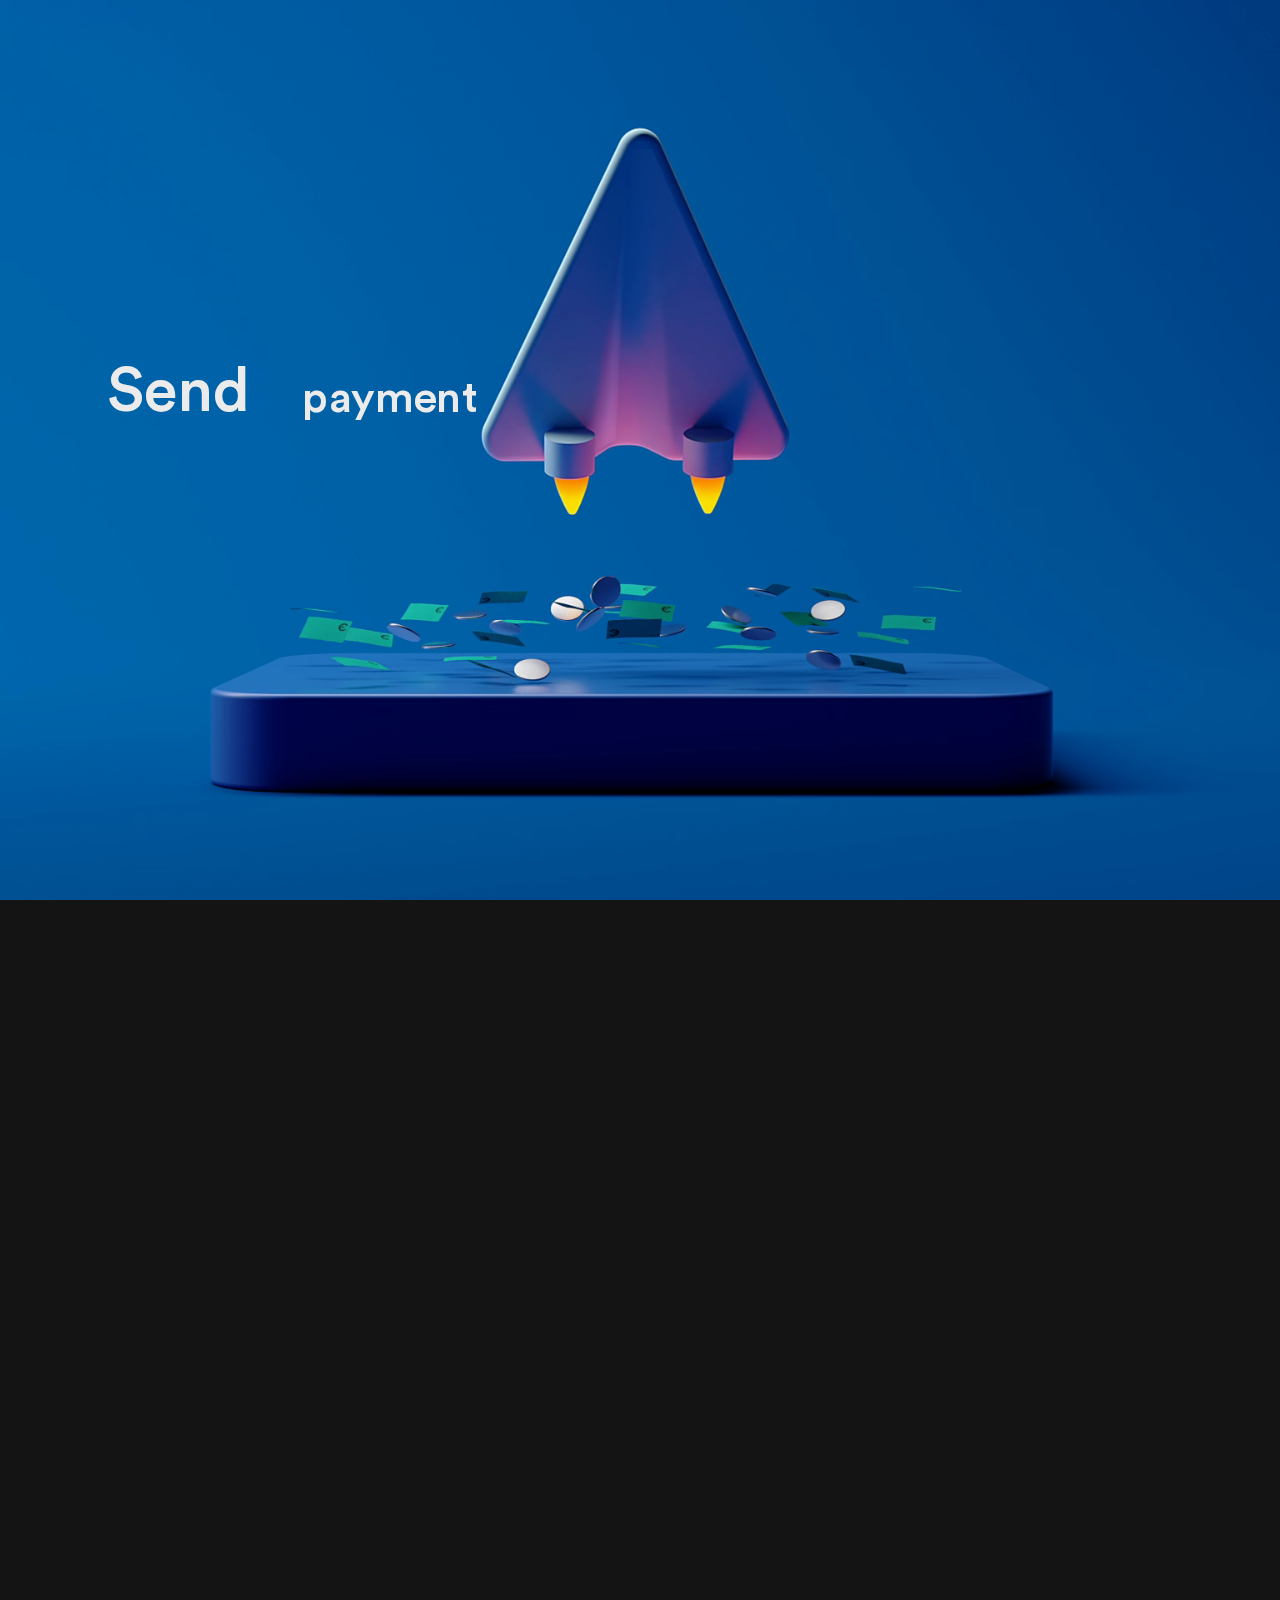
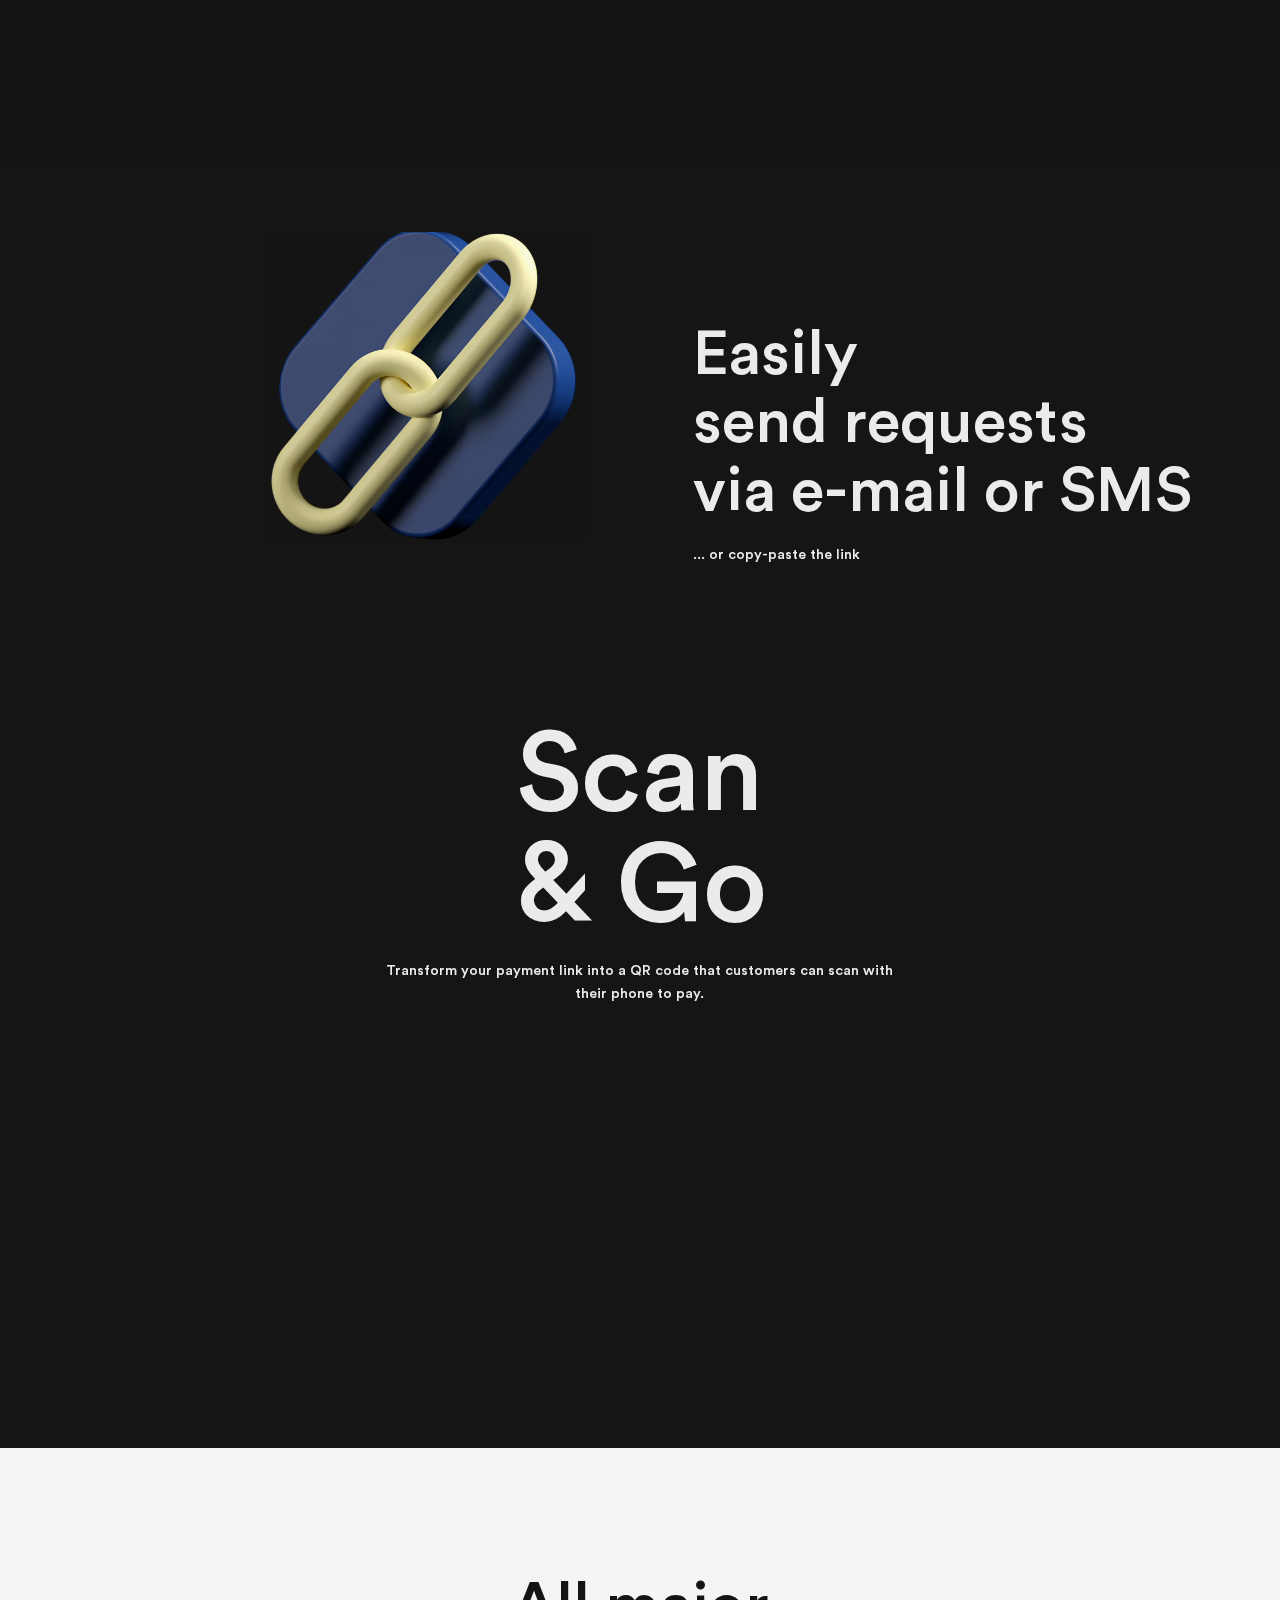
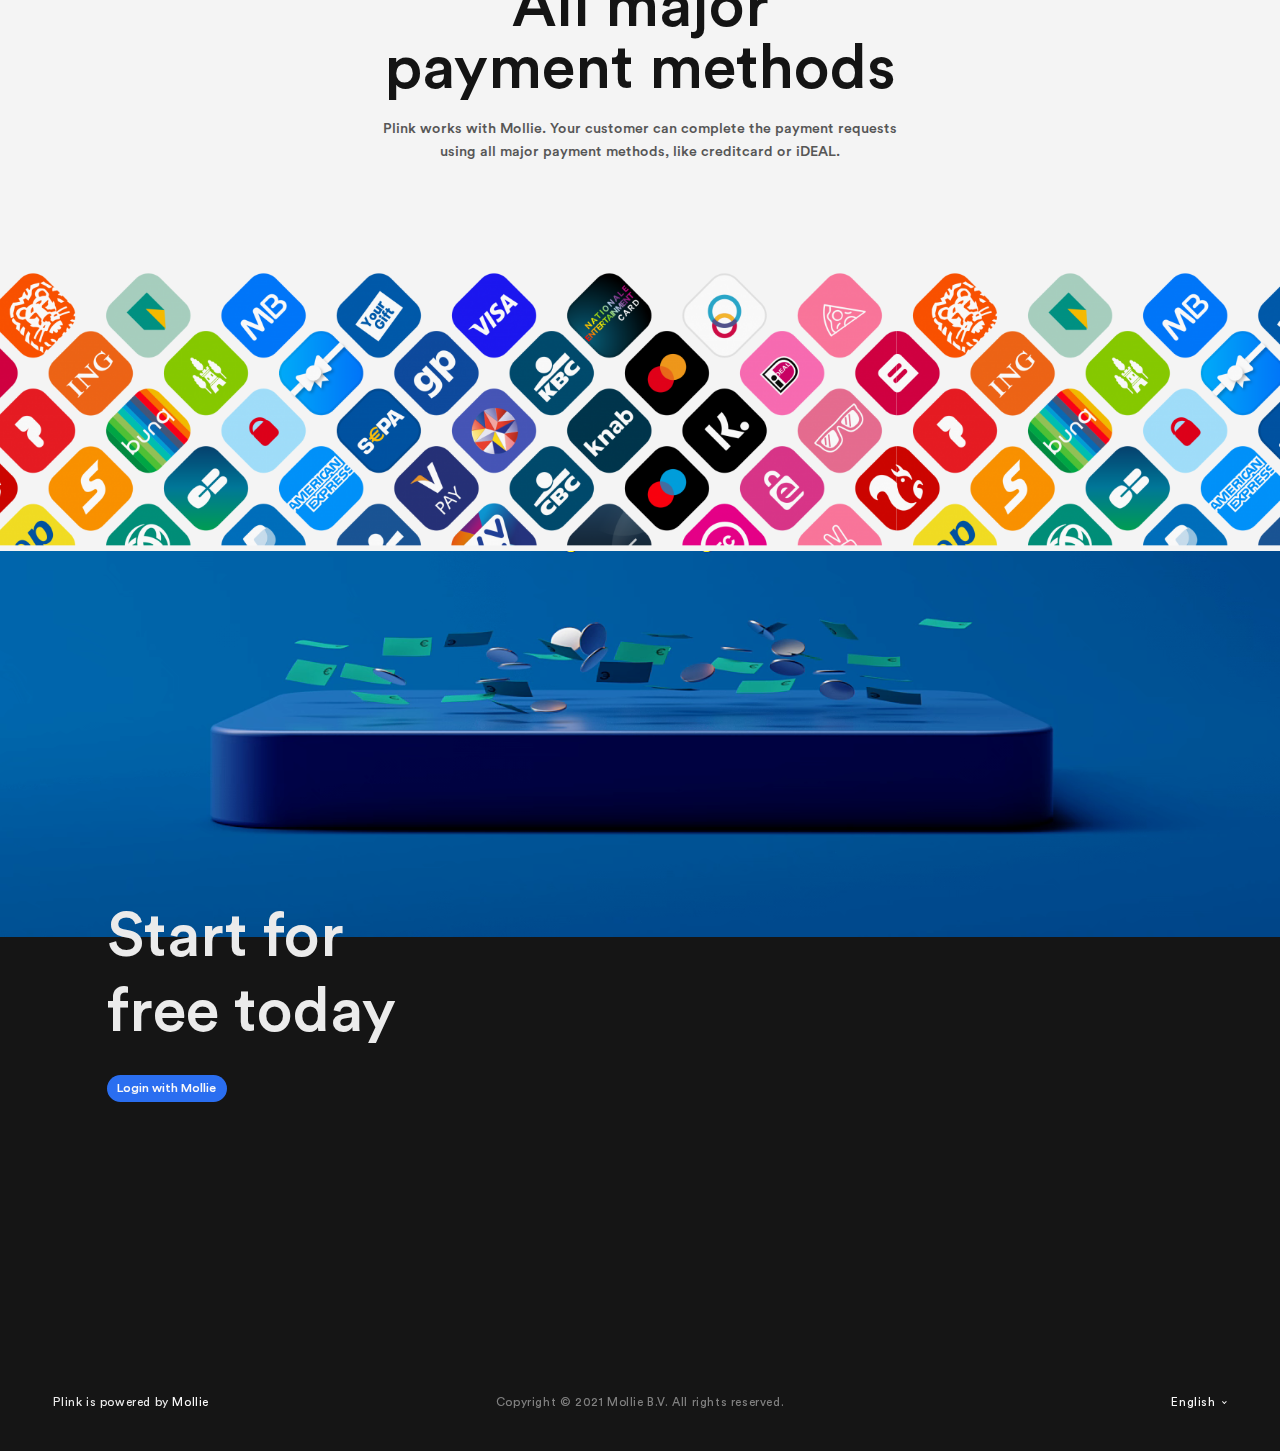
==== commit 23efa0f8: "修改" ====
--- a/src/index.html
+++ b/src/index.html
@@ -1,6 +1,5 @@
 <!DOCTYPE html>
-<!-- saved from url=(0024)https://useplink.com/en/ -->
-<html xmlns="http://www.w3.org/1999/xhtml" lang="en-GB" style="position: relative; overflow-y: scroll;">
+<html xmlns="http://www.w3.org/1999/xhtml">
  <head>
   <meta http-equiv="Content-Type" content="text/html; charset=UTF-8" /> 
   <meta http-equiv="X-UA-Compatible" content="IE=edge,chrome=1" /> 
@@ -17,305 +16,86 @@
   <link rel="stylesheet" id="stylesheet-css" href="./assets/css/frontpage.css" type="text/css" media="all" /> 
 
  </head> 
- <body class="en-EN" style="background: rgb(21, 21, 21); height: 4505px;"> 
-  <header class="header" style="visibility: inherit; opacity: 1;"> 
+ <body class="en-EN" style="background: rgb(21, 21, 21);">
+    <div class="loader">
+        <span>Loading...</span>
+    </div>
+  <header class="header"> 
    <a class="logo" name="Home" href="https://useplink.com/en/"> <span>Home</span> <img src="./assets/images/logo--light.svg" alt="Plink logo" width="57" height="23" /> 
-    <div class="qr-ball" style="visibility: hidden; opacity: 0;"></div></a> 
-   <nav style="color: rgb(255, 255, 255);"> 
+    <div class="qr-ball"></div></a> 
+   <nav> 
     <div class="header_menu"> 
      <a name="Faq" href="https://useplink.com/en/faq">FAQ</a> 
      <a name="Contact" href="mailto:plink@mollie.com" target="_self">Contact</a> 
-     <div class="qr-ball" style="visibility: hidden; opacity: 0;"></div>
+     <div class="qr-ball"></div>
     </div> 
     <a id="login" name="Login with Mollie" class="button" href="https://useplink.com/login" target="_self" rel="nofollow">Login with Mollie</a> 
    </nav> 
   </header> 
   <div id="container" role="main" data-path=""> 
-   <div id="home" class="home" style="visibility: inherit; opacity: 1;"> 
-    <div class="scrollable" style="position: fixed; transform: translate3d(0px, -225px, 0px);"> 
+   <div id="home" class="home"> 
+    <div class="scrollable"> 
      <div class="page-wrapper"> 
       <section class="home_intro"> 
-       <div class="video-background prllx" style="visibility: inherit; opacity: 1; transform: translate3d(0px, 0px, 0px);"> 
-        <div class="home_intro_videos" style="transform: translate3d(0px, 64.2857px, 0px);"> 
-         <video class="intro" muted="" playsinline=""> 
+       <div class="video-background prllx"> 
+        <div class="home_intro_videos"> 
+         <video class="intro" muted playsinline> 
           <source src="./assets/videos/intro.webm" type="video/webm"></source> 
           <source src="./assets/videos/intro.mp4" type="video/mp4"></source> 
          </video> 
-         <video class="intro-loop" muted="" playsinline="" loop="" style="opacity: 1; z-index: 2;"> 
+         <video class="intro-loop" autoplay muted playsinline loop> 
           <source src="./assets/videos/loop.webm" type="video/webm"></source> 
           <source src="./assets/videos/loop.mp4" type="video/mp4"></source> 
          </video> 
         </div> 
        </div> 
-       <div class="arrow-bottom" style="visibility: hidden; opacity: 0; transform: translate3d(8.5px, 30px, 0px);"> 
+       <div class="arrow-bottom"> 
         <svg viewbox="0 0 17 21" fill="none" xmlns="http://www.w3.org/2000/svg"> 
          <path d="M3.1875 14.4375L8.5 19.6875M8.5 19.6875L13.8125 14.4375M8.5 19.6875V1.3125" stroke="white" stroke-width="2" stroke-linecap="square"></path> 
         </svg> 
        </div> 
        <div class="home_titles"> 
-        <h1 class="title"> <span>
-          <div style="position: relative; display: inline-block; visibility: inherit; opacity: 1; transform-origin: 50% 80% 0px; transform: translate3d(0px, 0px, 0px);">
-           Send
-          </div> 
-          <div style="position: relative; display: inline-block; visibility: inherit; opacity: 1; transform-origin: 50% 80% 0px; transform: translate3d(0px, 0px, 0px);">
-           payment
-          </div><br />
-          <div style="position: relative; display: inline-block; visibility: inherit; opacity: 1; transform-origin: 50% 80% 0px; transform: translate3d(0px, 0px, 0px);">
-           requests,
-          </div></span> <span>
-          <div style="position: relative; display: inline-block; visibility: inherit; opacity: 1; transform-origin: 50% 80% 0px; transform: translate3d(0px, 0px, 0px);">
-           get
-          </div> 
-          <div style="position: relative; display: inline-block; visibility: inherit; opacity: 1; transform-origin: 50% 80% 0px; transform: translate3d(0px, 0px, 0px);">
-           paid
-          </div> <br />
-          <div style="position: relative; display: inline-block; visibility: inherit; opacity: 1; transform-origin: 50% 80% 0px; transform: translate3d(0px, 0px, 0px);">
-           fast!
-          </div></span> </h1> 
+        <h1 class="title"> 
+            <span>Send payment<br>requests,</span>
+            <span>get paid <br>fast!</span>
+        </h1> 
         <h2 class="baseline">
-         <div style="position: relative; display: inline-block; visibility: inherit; opacity: 1;">
-          <div style="position:relative;display:inline-block;">
-           8
-          </div>
-          <div style="position:relative;display:inline-block;">
-           6
-          </div>
-          <div style="position:relative;display:inline-block;">
-           %
-          </div>
-         </div> 
-         <div style="position: relative; display: inline-block; visibility: inherit; opacity: 1;">
-          <div style="position:relative;display:inline-block;">
-           o
-          </div>
-          <div style="position:relative;display:inline-block;">
-           f
-          </div>
-         </div> 
-         <div style="position: relative; display: inline-block; visibility: inherit; opacity: 1;">
-          <div style="position:relative;display:inline-block;">
-           o
-          </div>
-          <div style="position:relative;display:inline-block;">
-           u
-          </div>
-          <div style="position:relative;display:inline-block;">
-           r
-          </div>
-         </div> 
-         <div style="position: relative; display: inline-block; visibility: inherit; opacity: 1;">
-          <div style="position:relative;display:inline-block;">
-           p
-          </div>
-          <div style="position:relative;display:inline-block;">
-           a
-          </div>
-          <div style="position:relative;display:inline-block;">
-           y
-          </div>
-          <div style="position:relative;display:inline-block;">
-           m
-          </div>
-          <div style="position:relative;display:inline-block;">
-           e
-          </div>
-          <div style="position:relative;display:inline-block;">
-           n
-          </div>
-          <div style="position:relative;display:inline-block;">
-           t
-          </div>
-         </div> 
-         <div style="position: relative; display: inline-block; visibility: inherit; opacity: 1;">
-          <div style="position:relative;display:inline-block;">
-           r
-          </div>
-          <div style="position:relative;display:inline-block;">
-           e
-          </div>
-          <div style="position:relative;display:inline-block;">
-           q
-          </div>
-          <div style="position:relative;display:inline-block;">
-           u
-          </div>
-          <div style="position:relative;display:inline-block;">
-           e
-          </div>
-          <div style="position:relative;display:inline-block;">
-           s
-          </div>
-          <div style="position:relative;display:inline-block;">
-           t
-          </div>
-          <div style="position:relative;display:inline-block;">
-           s
-          </div>
-         </div> 
-         <div style="position: relative; display: inline-block; visibility: inherit; opacity: 1;">
-          <div style="position:relative;display:inline-block;">
-           g
-          </div>
-          <div style="position:relative;display:inline-block;">
-           e
-          </div>
-          <div style="position:relative;display:inline-block;">
-           t
-          </div>
-         </div> 
-         <div style="position: relative; display: inline-block; visibility: inherit; opacity: 1;">
-          <div style="position:relative;display:inline-block;">
-           p
-          </div>
-          <div style="position:relative;display:inline-block;">
-           a
-          </div>
-          <div style="position:relative;display:inline-block;">
-           i
-          </div>
-          <div style="position:relative;display:inline-block;">
-           d
-          </div>
-         </div> 
-         <div style="position: relative; display: inline-block; visibility: inherit; opacity: 1;">
-          <div style="position:relative;display:inline-block;">
-           w
-          </div>
-          <div style="position:relative;display:inline-block;">
-           i
-          </div>
-          <div style="position:relative;display:inline-block;">
-           t
-          </div>
-          <div style="position:relative;display:inline-block;">
-           h
-          </div>
-          <div style="position:relative;display:inline-block;">
-           i
-          </div>
-          <div style="position:relative;display:inline-block;">
-           n
-          </div>
-         </div> 
-         <div style="position: relative; display: inline-block; visibility: inherit; opacity: 1;">
-          <div style="position:relative;display:inline-block;">
-           1
-          </div>
-          <div style="position:relative;display:inline-block;">
-           2
-          </div>
-         </div> 
-         <div style="position: relative; display: inline-block; visibility: inherit; opacity: 1;">
-          <div style="position:relative;display:inline-block;">
-           h
-          </div>
-          <div style="position:relative;display:inline-block;">
-           o
-          </div>
-          <div style="position:relative;display:inline-block;">
-           u
-          </div>
-          <div style="position:relative;display:inline-block;">
-           r
-          </div>
-          <div style="position:relative;display:inline-block;">
-           s
-          </div>
-          <div style="position:relative;display:inline-block;">
-           .
-          </div>
-         </div></h2> 
+        86% of our payment requests get paid with in 12 hours.
+        </h2> 
        </div> 
       </section> 
       <section class="home_create"> 
        <div class="home_create_coins"> 
         <div class="coins coin_1 prllx" data-prllx-d="-50"> 
-         <div class="prllx-elt" style="transform: translate3d(0px, 36.9286px, 0px);"> 
-          <video class="" autoplay="" loop="" muted="" playsinline="" preload="none" style="transform-origin: 50% 50% 0px; transform: translate3d(0px, 0px, 0px);"> 
+         <div class="prllx-elt" > 
+          <video class="" autoplay loop muted playsinline preload> 
            <source src="./assets/videos/coin_3.webm" type="video/webm"></source> 
            <source src="./assets/videos/coin_3.mp4" type="video/mp4"></source> 
           </video> 
          </div> 
         </div> 
         <div class="coins coin_2 prllx" data-prllx-d="-20"> 
-         <div class="prllx-elt" style="transform: translate3d(0px, 20.2571px, 0px);"> 
-          <video class="" autoplay="" loop="" muted="" playsinline="" preload="none" style="transform-origin: 50% 50% 0px; transform: translate3d(0px, 0px, 0px);"> 
+         <div class="prllx-elt"> 
+          <video class="" autoplay loop muted playsinline preload> 
            <source src="./assets/videos/coin_3.webm" type="video/webm"></source> 
            <source src="./assets/videos/coin_2.mp4" type="video/mp4"></source> 
           </video> 
          </div> 
         </div> 
         <div class="coins coin_3 prllx" data-prllx-d="50"> 
-         <div class="prllx-elt" style="transform: translate3d(0px, -50.6429px, 0px);"> 
-          <video class="" autoplay="" loop="" muted="" playsinline="" preload="none" style="transform-origin: 50% 50% 0px; transform: translate3d(0px, 0px, 0px);"> 
+         <div class="prllx-elt"> 
+          <video autoplay loop muted playsinline preload> 
            <source src="./assets/videos/coin_1.webm" type="video/webm"></source> 
            <source src="./assets/videos/coin_1.mp4" type="video/mp4"></source> 
           </video> 
          </div> 
         </div> 
        </div> 
-       <div class="home_titles block-anim no-slide just-below" style="visibility: inherit; opacity: 1;"> 
-        <h1 class="title" style="">
-         <div style="display: block; text-align: center; position: relative; transform-origin: 50% 80% 0px; transform: translate3d(0px, 0px, 0px);">
-          Create
-         </div>
-         <div style="display: block; text-align: center; position: relative; transform-origin: 50% 80% 0px; transform: translate3d(0px, 0px, 0px);">
-          payment
-         </div>
-         <div style="display: block; text-align: center; position: relative; transform-origin: 50% 80% 0px; transform: translate3d(0px, 0px, 0px);">
-          requests
-         </div></h1> 
-        <h2 class="baseline"><p></p>
-         <div style="position: relative; display: inline-block; visibility: inherit; opacity: 1;">
-          Make
-         </div> 
-         <div style="position: relative; display: inline-block; visibility: inherit; opacity: 1;">
-          a
-         </div> 
-         <div style="position: relative; display: inline-block; visibility: inherit; opacity: 1;">
-          simple
-         </div> 
-         <div style="position: relative; display: inline-block; visibility: inherit; opacity: 1;">
-          payment
-         </div> 
-         <div style="position: relative; display: inline-block; visibility: inherit; opacity: 1;">
-          link
-         </div> 
-         <div style="position: relative; display: inline-block; visibility: inherit; opacity: 1;">
-          in
-         </div> <strong>
-          <div style="position: relative; display: inline-block; visibility: inherit; opacity: 1;">
-           5
-          </div> 
-          <div style="position: relative; display: inline-block; visibility: inherit; opacity: 1;">
-           seconds.
-          </div></strong><br /> 
-         <div style="position: relative; display: inline-block; visibility: inherit; opacity: 1;">
-           Use
-         </div> 
-         <div style="position: relative; display: inline-block; visibility: inherit; opacity: 1;">
-          our
-         </div> 
-         <div style="position: relative; display: inline-block; visibility: inherit; opacity: 1;">
-          powerful
-         </div> 
-         <div style="position: relative; display: inline-block; visibility: inherit; opacity: 1;">
-          features
-         </div> 
-         <div style="position: relative; display: inline-block; visibility: inherit; opacity: 1;">
-          to
-         </div> 
-         <div style="position: relative; display: inline-block; visibility: inherit; opacity: 1;">
-          customize
-         </div> 
-         <div style="position: relative; display: inline-block; visibility: inherit; opacity: 1;">
-          your
-         </div> 
-         <div style="position: relative; display: inline-block; visibility: inherit; opacity: 1;">
-          request.
-         </div><p></p> </h2> 
-       </div> 
-       <ul class="home_create_facts" style="visibility: inherit; opacity: 1;"> 
+       <div class="home_titles block-anim no-slide just-below"> 
+        <h1 class="title">Create<br>payment<br>requests</h1>
+        <h2 class="baseline"><p>Make a simple payment link in <strong>5 seconds.</strong><br /> Use our powerful features to customize your request.</p></h2>
+       </div> 
+       <ul class="home_create_facts"> 
         <li> <h3 class="title">One-off or reusable</h3> <h4 class="text">Request one payment. Or get paid multiple times with a reusable link.</h4> </li> 
         <li> <h3 class="title">Add downloads</h3> <h4 class="text">Offer downloadable files after your customer completes the payment.</h4> </li> 
         <li> <h3 class="title">Say thanks your way</h3> <h4 class="text">Show a custom thank you message after successful payment.</h4> </li> 
@@ -324,7 +104,7 @@
       </section> 
       <section class="home_send"> 
        <div class="home_send_video prllx" data-prllx-d="50"> 
-        <video class="" autoplay="" loop="" muted="" playsinline="" style="transform: translate3d(0px, -50.6429px, 0px); opacity: 1; visibility: inherit;"> 
+        <video class="" autoplay loop muted playsinline> 
          <source data-src="./assets/videos/mail_loop.webm" type="video/webm" src="./assets/videos/mail_loop.webm"></source> 
          <source data-src="./assets/videos/mail_loop.mp4" type="video/mp4" src="./assets/videos/mail_loop.mp4"></source> 
         </video> 
@@ -340,15 +120,17 @@
         <h2 class="baseline">Transform your payment link into a QR code that customers can scan with their phone to pay.</h2> 
        </div> 
        <div class="home_scan_qr-code-wrapper prllx" data-prllx-d="-100"> 
-        <div class="prllx-elt" style="transform: translate3d(0px, 101.286px, 0px);"> 
-         <div class="home_scan_qr-code" style="visibility: hidden; opacity: 0;"> 
+        <div class="prllx-elt"> 
+         <div class="home_scan_qr-code"> 
           <div class="home_scan_qr-code-image"> 
-           <img class="lazy" alt="QR CODE" sizes="20vw" data-src="./assets/videos/plink_hp_qr.png" data-srcset="./assets/videos/plink_hp_qr-320x0-c-default.png 320w,
-			./assets/videos/plink_hp_qr-640x0-c-default.png 640w,
-			./assets/videos/plink_hp_qr-1024x0-c-default.png 1024w,
-			./assets/videos/plink_hp_qr-1280x0-c-default.png 1280w,
-			./assets/videos/plink_hp_qr-1440x0-c-default.png 1440w,
-			./assets/videos/plink_hp_qr-1920x0-c-default.png 1920w" /> 
+           <img class="lazy" alt="QR CODE" sizes="20vw" 
+           data-src="./assets/images/plink_hp_qr.png" 
+           data-srcset="./assets/images/plink_hp_qr-320x0-c-default.png 320w,
+			./assets/images/plink_hp_qr-640x0-c-default.png 640w,
+			./assets/images/plink_hp_qr-1024x0-c-default.png 1024w,
+			./assets/images/plink_hp_qr-1280x0-c-default.png 1280w,
+			./assets/images/plink_hp_qr-1440x0-c-default.png 1440w,
+			./assets/images/plink_hp_qr-1920x0-c-default.png 1920w" /> 
            <svg viewbox="0 0 175 167" fill="none" xmlns="http://www.w3.org/2000/svg"> 
             <g fill="white" stroke="#1997FC" stroke-width="2"> 
              <path d="M1.5 14.5V1H15"></path> 
@@ -368,8 +150,8 @@
         <h2 class="baseline">Plink works with Mollie. Your customer can complete the payment requests using all major payment methods, like creditcard or iDEAL.</h2> 
        </div> 
        <div class="prllx" data-prllx-d="10" data-prllx-offset="2"> 
-        <div class="home_payment_logos scroll-loop prllx-elt" style="transform: translate3d(0px, -4.45657px, 0px);"> 
-         <div style="transform: translate3d(-440.91px, 0px, 0px);"> 
+        <div class="home_payment_logos scroll-loop prllx-elt"> 
+         <div> 
           <span> <img class="" alt="" sizes="100vw" src="./assets/images/payment-methods_copy_2_2x.png" srcset="./assets/videos/payment-methods_copy_2_2x-320x0-c-default.png 320w,
 			./assets/images/payment-methods_copy_2_2x-640x0-c-default.png 640w,
 			./assets/images/payment-methods_copy_2_2x-1024x0-c-default.png 1024w,
@@ -401,8 +183,8 @@
      </div> 
      <footer class="footer nav-switch" data-switch-color="#FFFFFF"> 
       <div class="video-background prllx force-end" data-prllx-d="200"> 
-       <div class="footer_video" style="transform: translate3d(0px, -405.143px, 0px);"> 
-        <video class="" autoplay="" loop="" muted="" playsinline=""> 
+       <div class="footer_video"> 
+        <video autoplay loop muted playsinline> 
          <source src="./assets/videos/loop.webm" type="video/webm"></source> 
          <source src="./assets/videos/loop.mp4" type="video/mp4"></source> 
         </video> 
@@ -430,7 +212,7 @@
             <path d="M4.0356 0L1.62002 2.41558L2.32713 3.12268L4.7427 0.707107L4.0356 0Z" fill="white"></path> 
            </svg> </span> 
          </div> 
-         <div class="lang-select-list" style="transform: translate3d(5px, 5px, 0px);"> 
+         <div class="lang-select-list"> 
           <ul> 
            <li id="nl"> <a name="Nederlands" href="https://useplink.com/nl/" target="_self"> Nederlands </a> </li> 
            <li id="de"> <a name="Deutsch" href="https://useplink.com/de/" target="_self"> Deutsch </a> </li> 
@@ -444,17 +226,10 @@
     </div> 
    </div> 
   </div> 
-  <script async="" src="./assets/js/analytics.js"></script>
+  <!-- <script type="text/javascript" src="./assets/js/analytics.js"></script>  -->
+  <script type="text/javascript" src="./assets/js/gsap.min.js"></script>
   <script type="text/javascript" src="./assets/js/vendor.js"></script> 
-  <script type="text/javascript" src="./assets/js/main.js"></script> 
-  <script>
-        (function(i,s,o,g,r,a,m){i['GoogleAnalyticsObject']=r;i[r]=i[r]||function(){
-            (i[r].q=i[r].q||[]).push(arguments)},i[r].l=1*new Date();a=s.createElement(o),
-            m=s.getElementsByTagName(o)[0];a.async=1;a.src=g;m.parentNode.insertBefore(a,m)
-        })(window,document,'script','//www.google-analytics.com/analytics.js','ga');
+  <script type="text/javascript" src="./assets/js/main.js"></script>
 
-        ga('create', 'UA-8558488-10', 'auto');
-        ga('send', 'pageview');
-    </script> 
  </body>
 </html>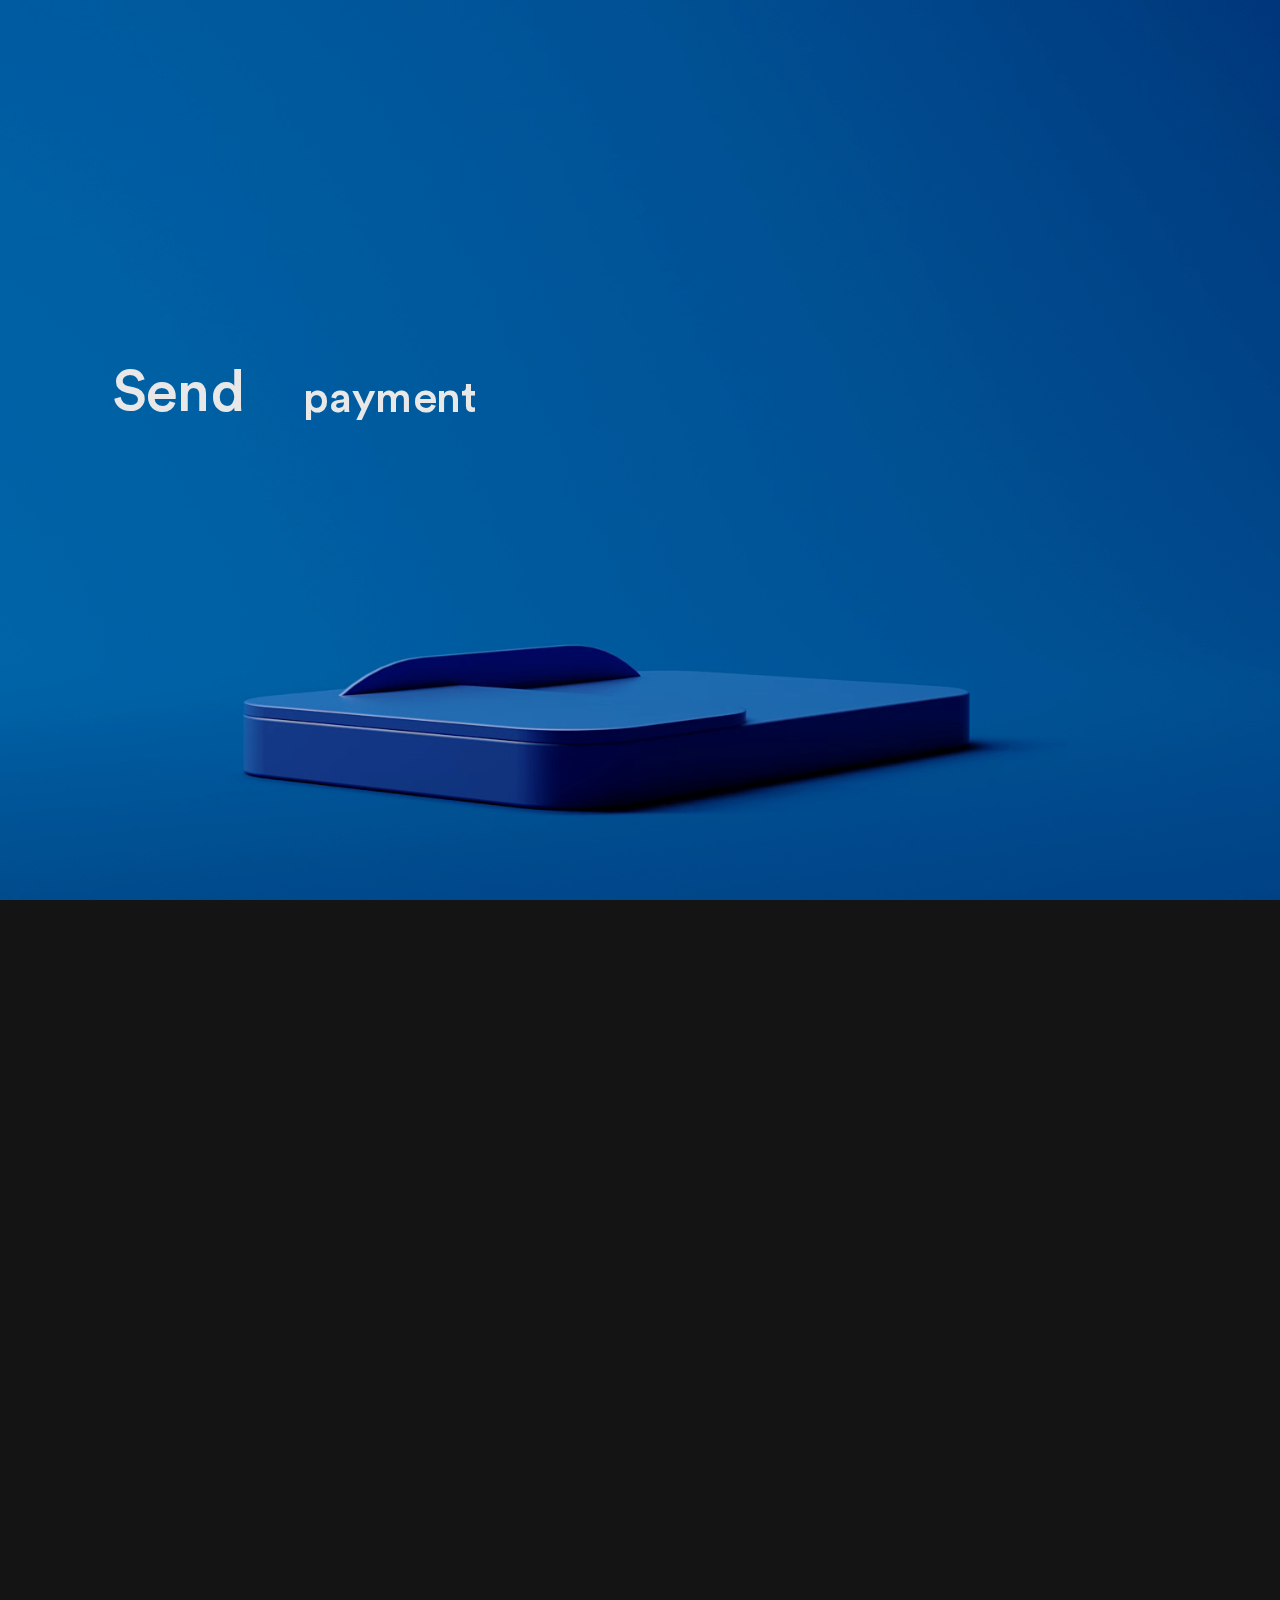
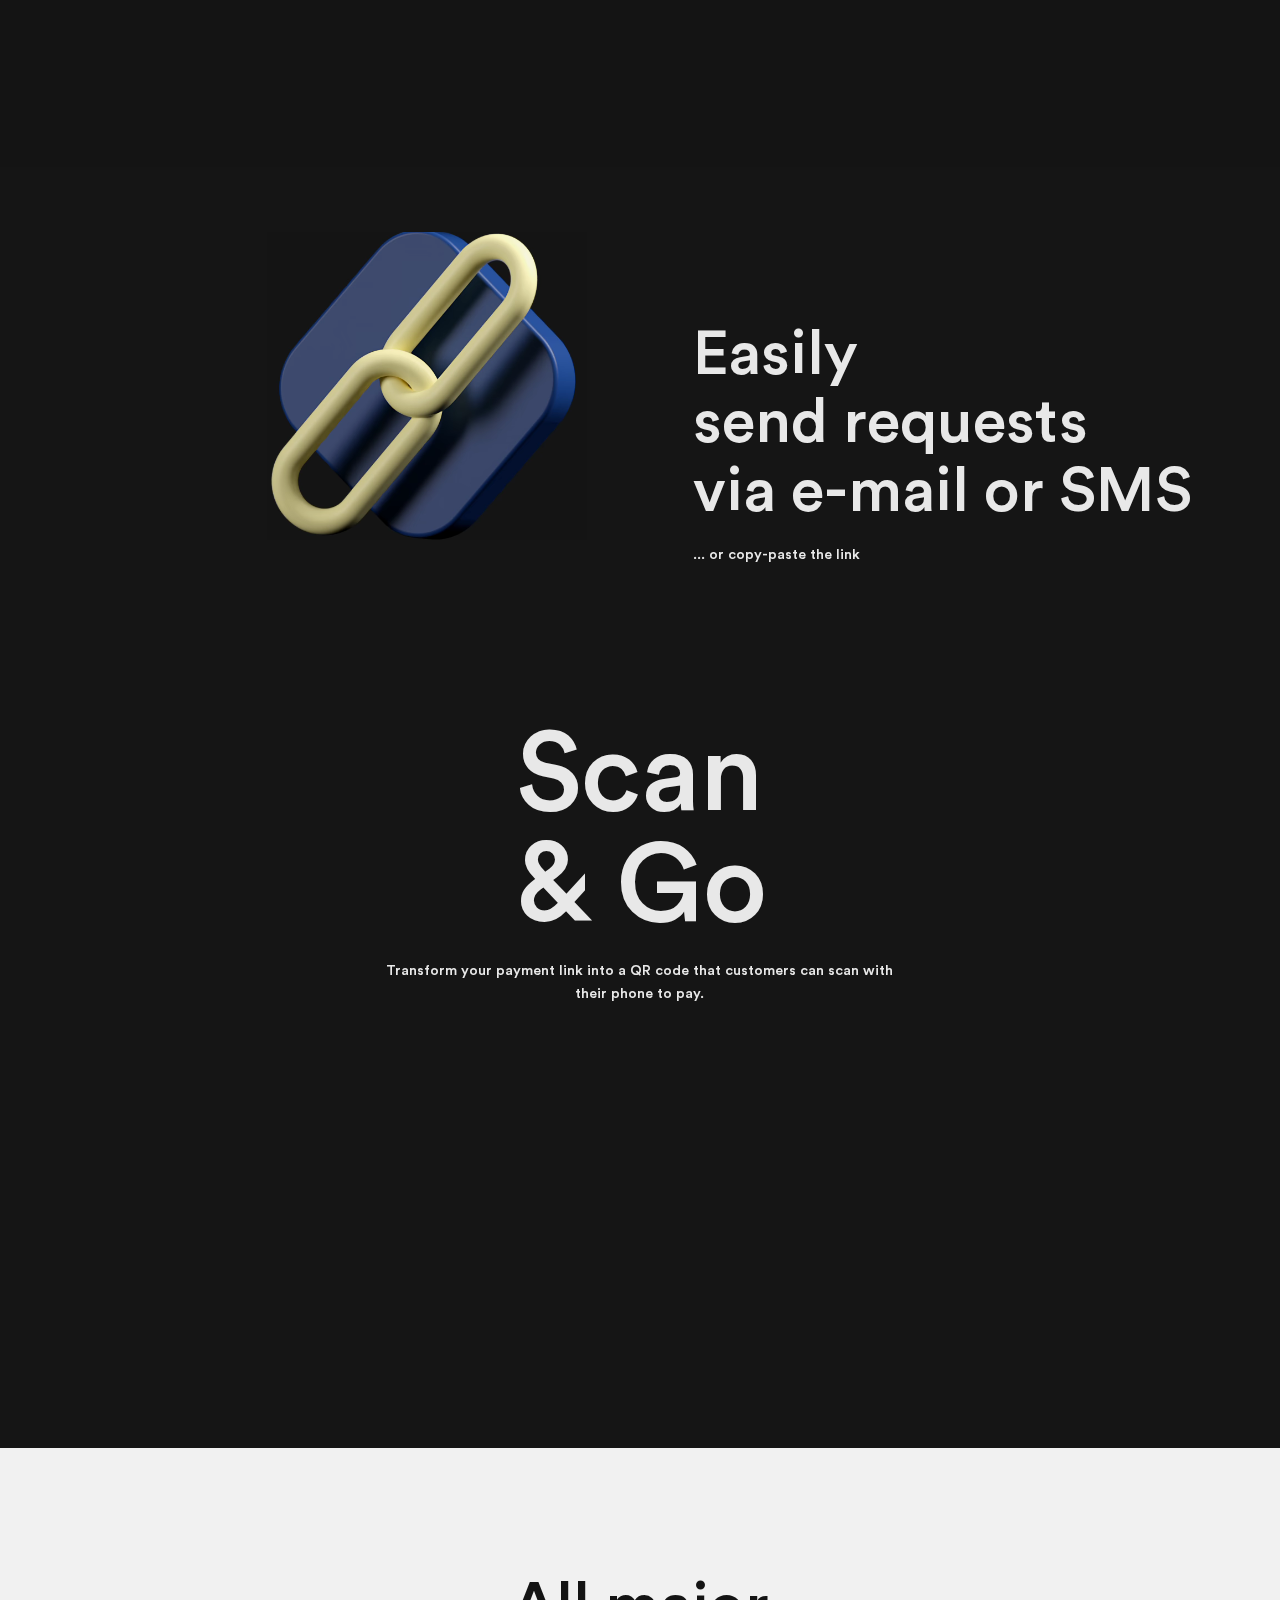
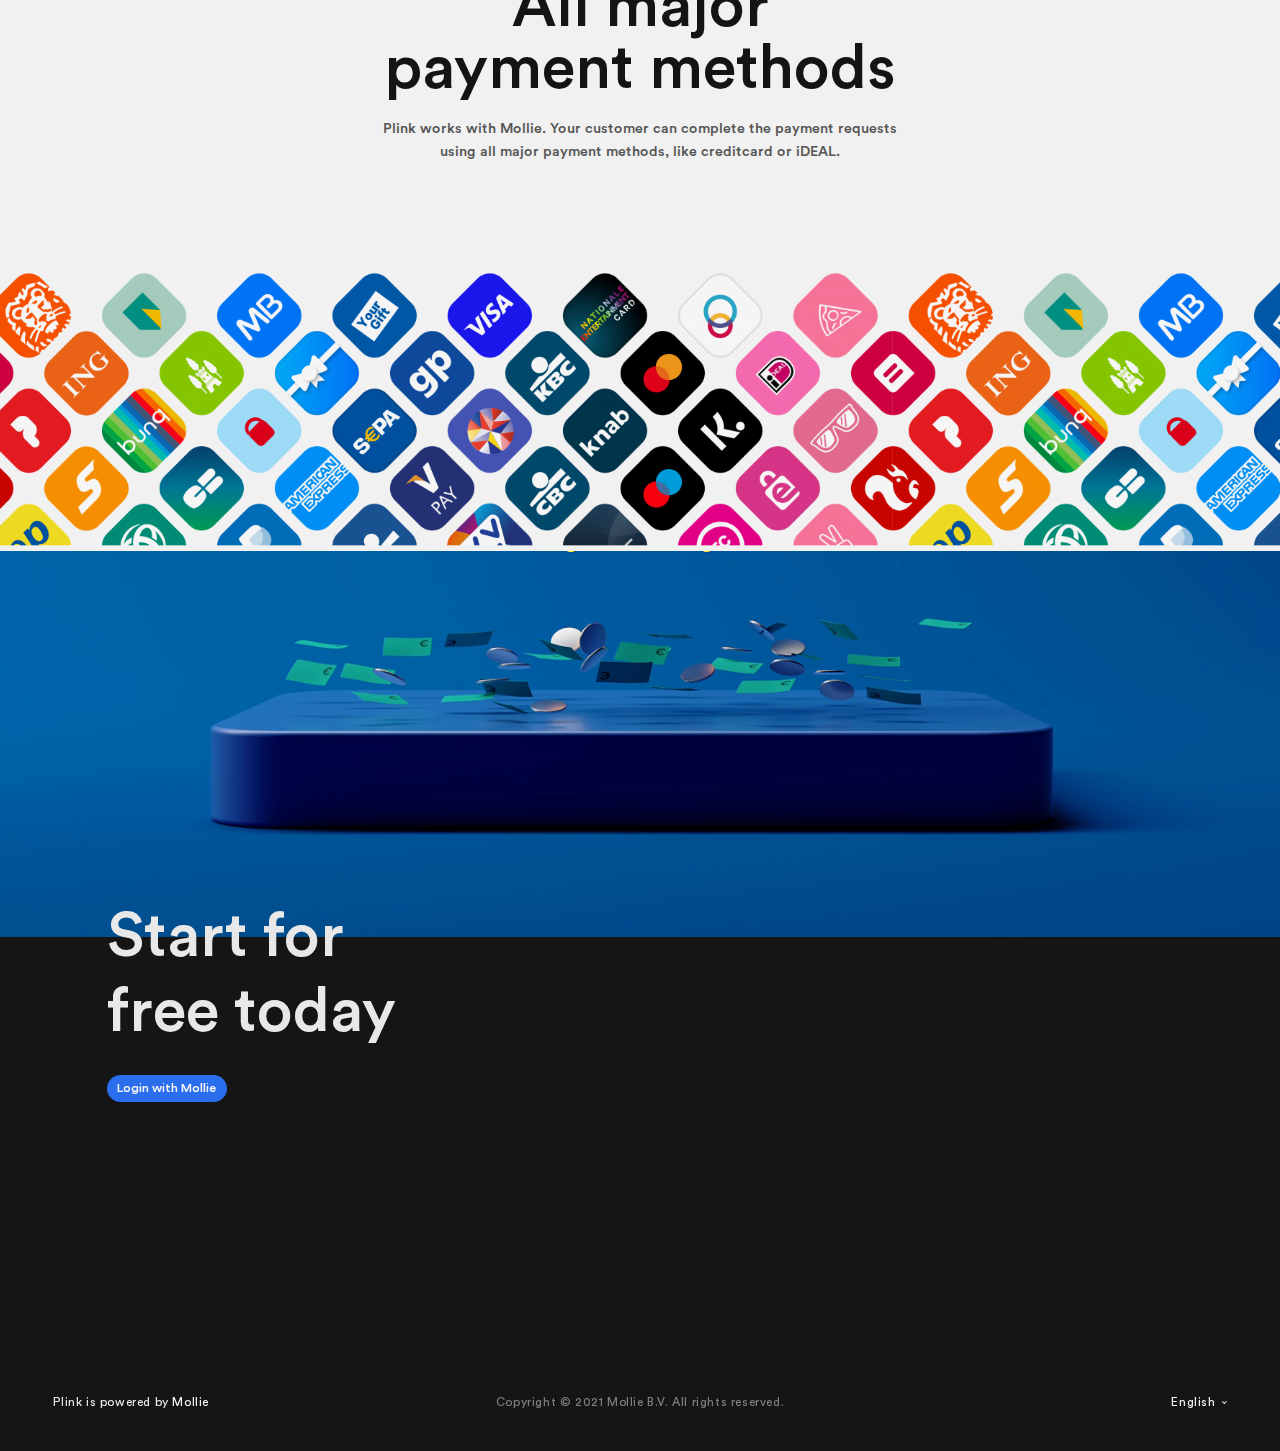
==== commit 2f798e03: "修改" ====
--- a/src/index.html
+++ b/src/index.html
@@ -43,7 +43,7 @@
           <source src="./assets/videos/intro.webm" type="video/webm"></source> 
           <source src="./assets/videos/intro.mp4" type="video/mp4"></source> 
          </video> 
-         <video class="intro-loop" autoplay muted playsinline loop> 
+         <video class="intro-loop" muted playsinline loop> 
           <source src="./assets/videos/loop.webm" type="video/webm"></source> 
           <source src="./assets/videos/loop.mp4" type="video/mp4"></source> 
          </video> 
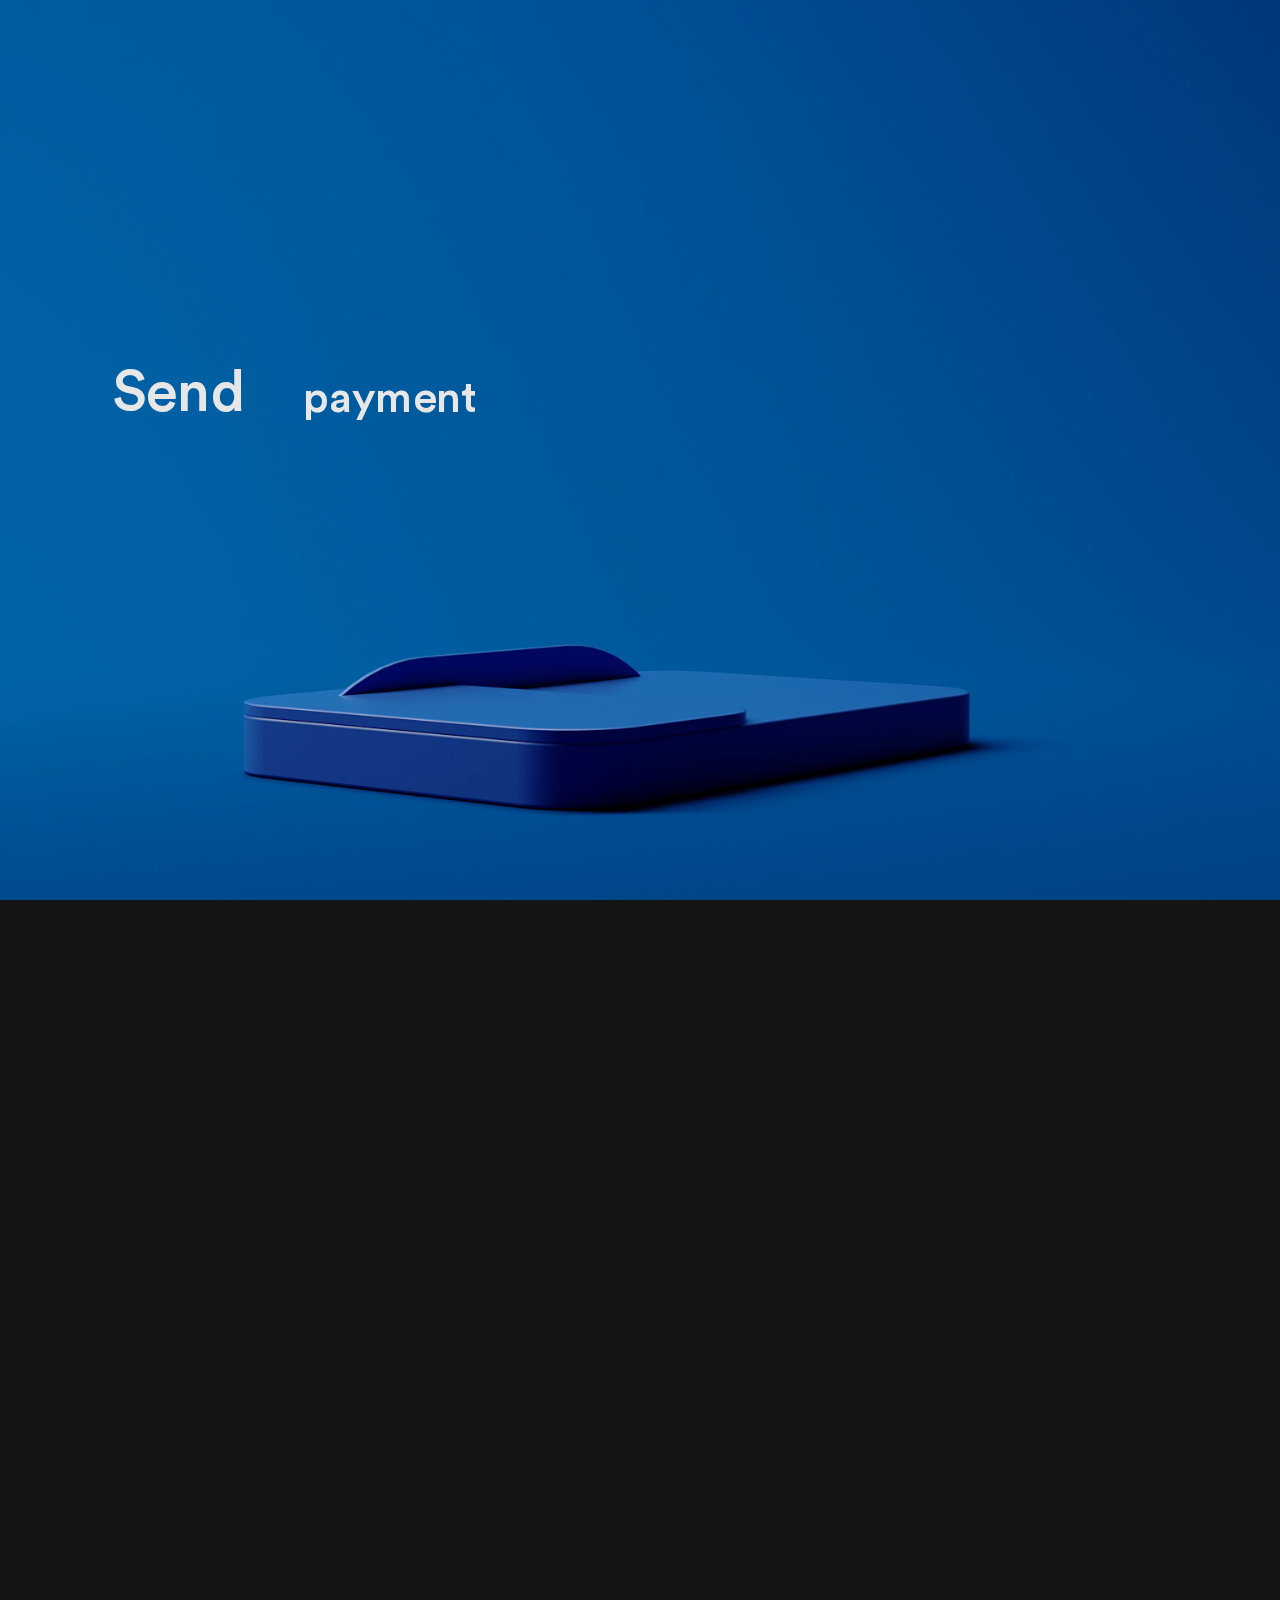
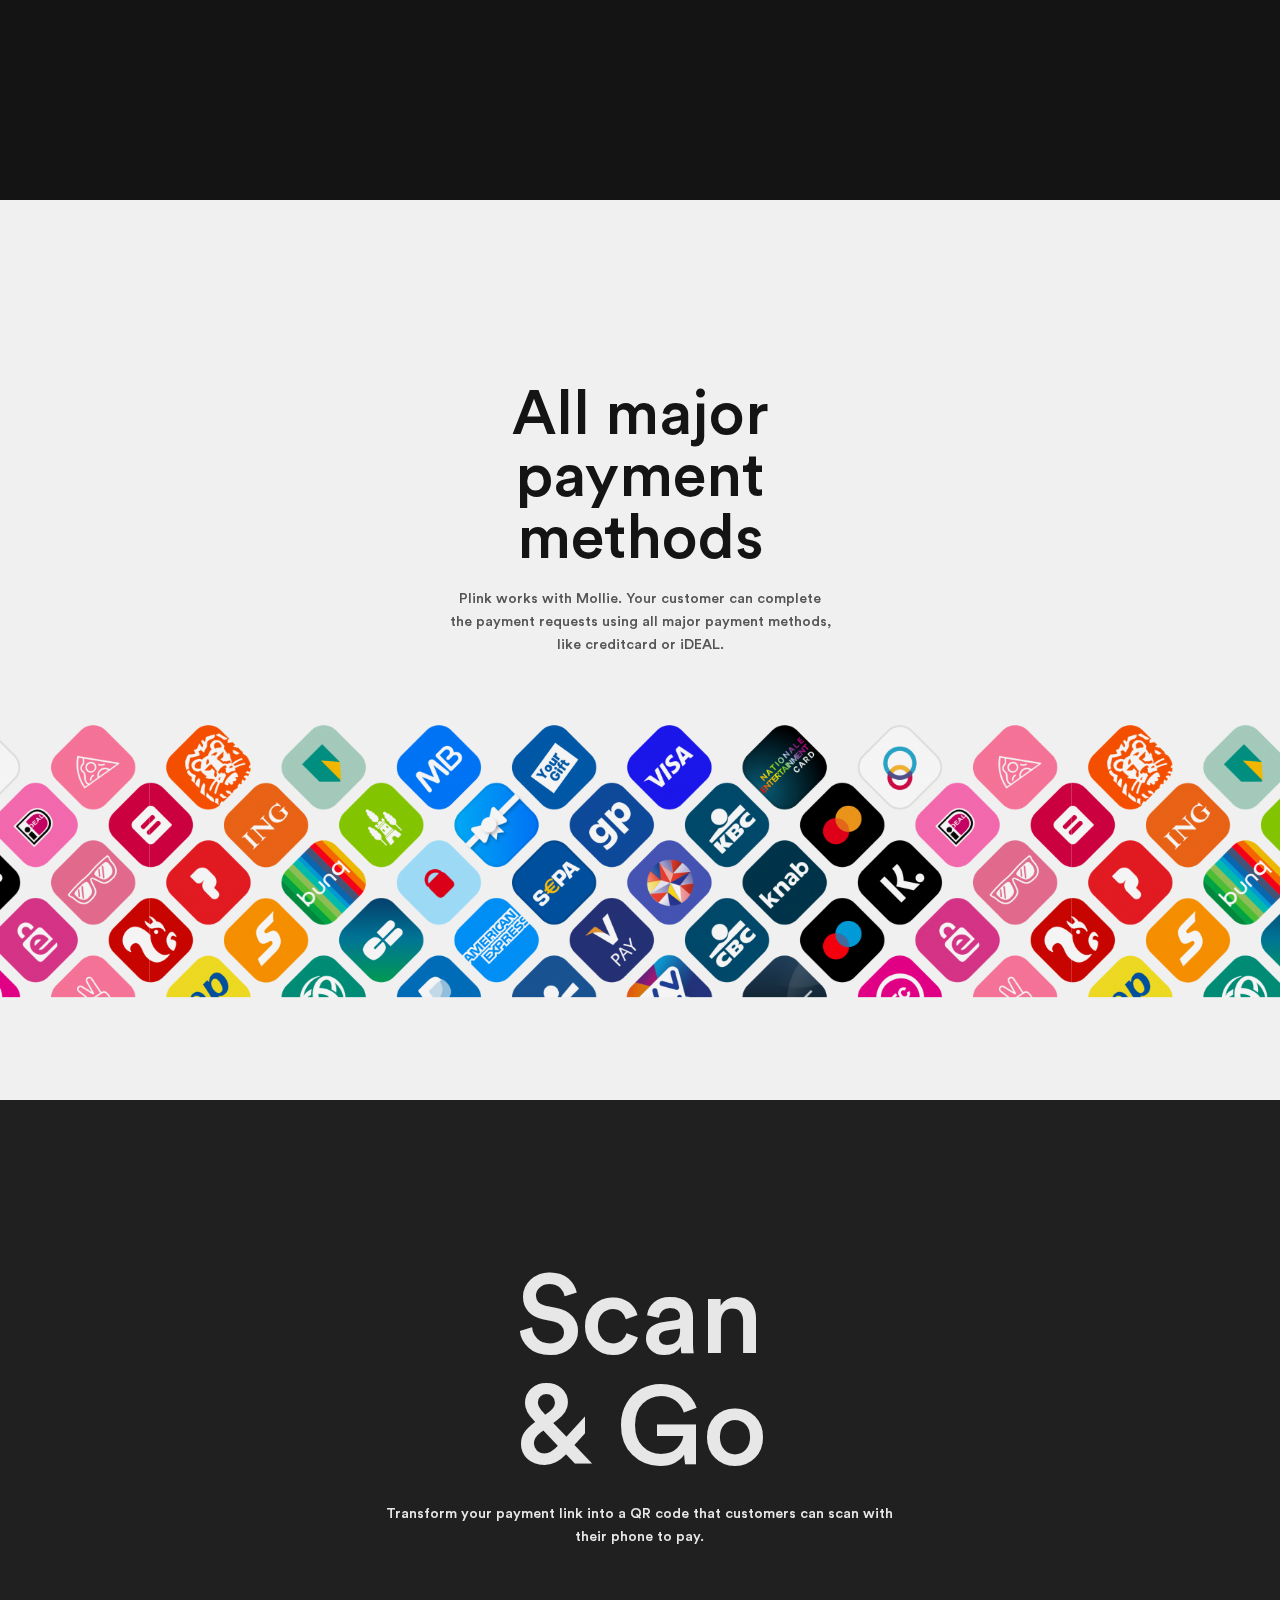
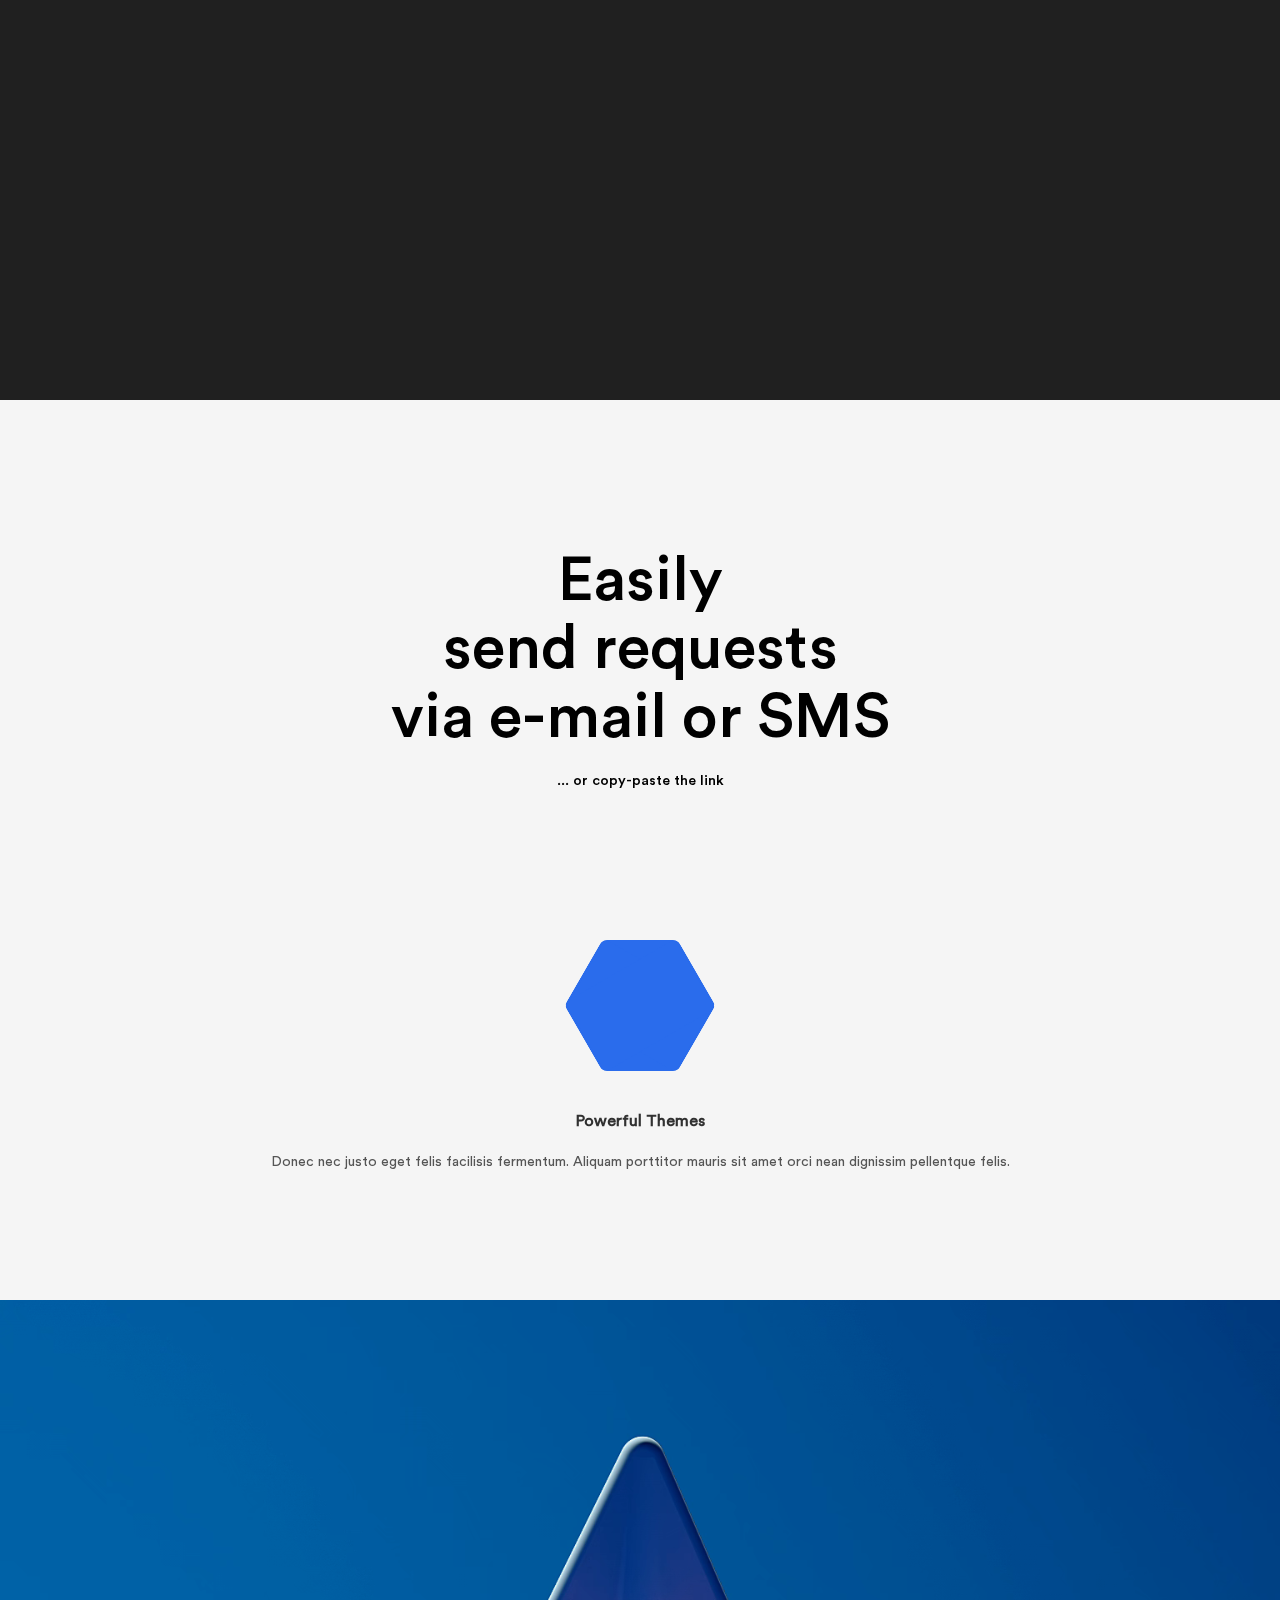
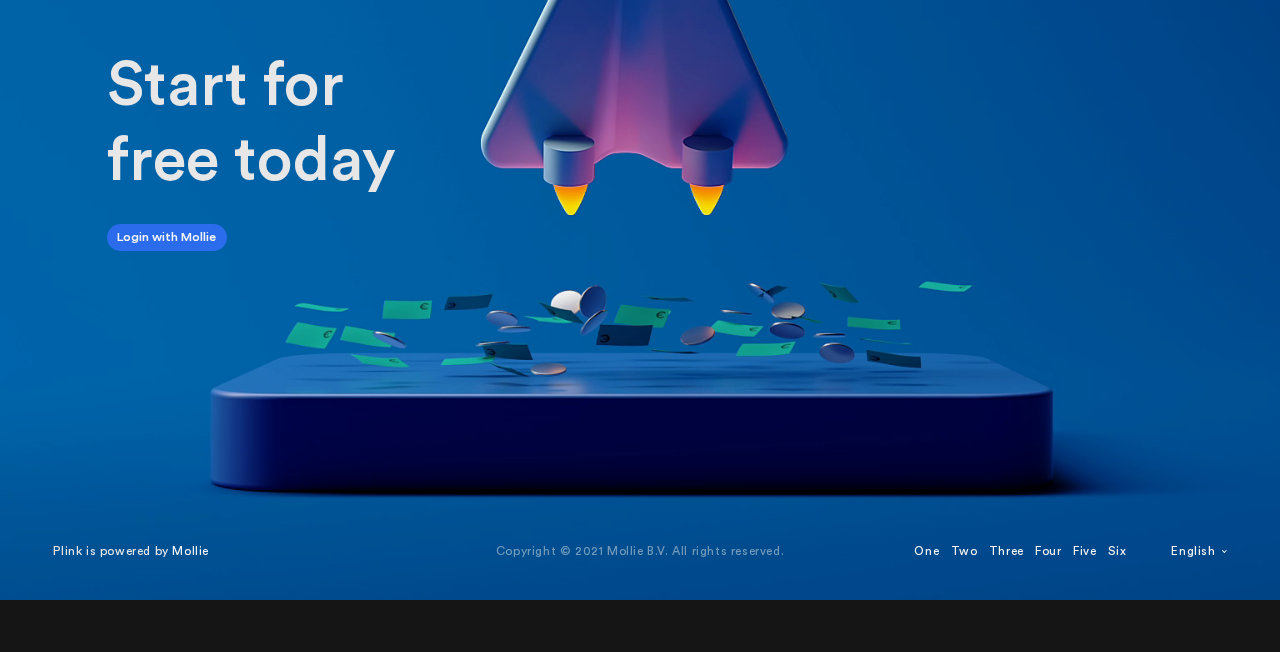
==== commit 0d7785bc: "修改" ====
--- a/src/index.html
+++ b/src/index.html
@@ -1,235 +1,346 @@
 <!DOCTYPE html>
 <html xmlns="http://www.w3.org/1999/xhtml">
- <head>
-  <meta http-equiv="Content-Type" content="text/html; charset=UTF-8" /> 
-  <meta http-equiv="X-UA-Compatible" content="IE=edge,chrome=1" /> 
-  <meta name="viewport" content="width=device-width, initial-scale=1.0" /> 
-  <meta name="theme-color" content="#151515" /> 
-  <title>Plink - Create payment links and send them to your clients</title> 
-  <meta name="description" content="Easily create payment requests and send to your customers via e-mail, SMS or by copy-pasting the link." /> 
-  <link rel="icon" type="image/png" href="./assets/images/favicon/favicon-32x32.png" sizes="32x32" /> 
-  <link rel="icon" type="image/png" href="./assets/images/favicon/favicon-64x64.png" sizes="64x64" /> 
-  <link rel="apple-touch-icon" href="./assets/images/favicon/favicon-180x180.png" /> 
-  <link rel="shortcut icon" href="./assets/images/favicon/favicon-32x32.png" /> 
-  <link rel="stylesheet" id="stylesheet-css" href="./assets/css/reset.css" type="text/css" media="all" /> 
-  <link rel="stylesheet" id="stylesheet-css" href="./assets/css/common.css" type="text/css" media="all" /> 
-  <link rel="stylesheet" id="stylesheet-css" href="./assets/css/frontpage.css" type="text/css" media="all" /> 
-
- </head> 
- <body class="en-EN" style="background: rgb(21, 21, 21);">
-    <div class="loader">
-        <span>Loading...</span>
-    </div>
-  <header class="header"> 
-   <a class="logo" name="Home" href="https://useplink.com/en/"> <span>Home</span> <img src="./assets/images/logo--light.svg" alt="Plink logo" width="57" height="23" /> 
-    <div class="qr-ball"></div></a> 
-   <nav> 
-    <div class="header_menu"> 
-     <a name="Faq" href="https://useplink.com/en/faq">FAQ</a> 
-     <a name="Contact" href="mailto:plink@mollie.com" target="_self">Contact</a> 
-     <div class="qr-ball"></div>
-    </div> 
-    <a id="login" name="Login with Mollie" class="button" href="https://useplink.com/login" target="_self" rel="nofollow">Login with Mollie</a> 
-   </nav> 
-  </header> 
-  <div id="container" role="main" data-path=""> 
-   <div id="home" class="home"> 
-    <div class="scrollable"> 
-     <div class="page-wrapper"> 
-      <section class="home_intro"> 
-       <div class="video-background prllx"> 
-        <div class="home_intro_videos"> 
-         <video class="intro" muted playsinline> 
-          <source src="./assets/videos/intro.webm" type="video/webm"></source> 
-          <source src="./assets/videos/intro.mp4" type="video/mp4"></source> 
-         </video> 
-         <video class="intro-loop" muted playsinline loop> 
-          <source src="./assets/videos/loop.webm" type="video/webm"></source> 
-          <source src="./assets/videos/loop.mp4" type="video/mp4"></source> 
-         </video> 
-        </div> 
-       </div> 
-       <div class="arrow-bottom"> 
-        <svg viewbox="0 0 17 21" fill="none" xmlns="http://www.w3.org/2000/svg"> 
-         <path d="M3.1875 14.4375L8.5 19.6875M8.5 19.6875L13.8125 14.4375M8.5 19.6875V1.3125" stroke="white" stroke-width="2" stroke-linecap="square"></path> 
-        </svg> 
-       </div> 
-       <div class="home_titles"> 
-        <h1 class="title"> 
-            <span>Send payment<br>requests,</span>
-            <span>get paid <br>fast!</span>
-        </h1> 
-        <h2 class="baseline">
-        86% of our payment requests get paid with in 12 hours.
-        </h2> 
-       </div> 
-      </section> 
-      <section class="home_create"> 
-       <div class="home_create_coins"> 
-        <div class="coins coin_1 prllx" data-prllx-d="-50"> 
-         <div class="prllx-elt" > 
-          <video class="" autoplay loop muted playsinline preload> 
-           <source src="./assets/videos/coin_3.webm" type="video/webm"></source> 
-           <source src="./assets/videos/coin_3.mp4" type="video/mp4"></source> 
-          </video> 
-         </div> 
-        </div> 
-        <div class="coins coin_2 prllx" data-prllx-d="-20"> 
-         <div class="prllx-elt"> 
-          <video class="" autoplay loop muted playsinline preload> 
-           <source src="./assets/videos/coin_3.webm" type="video/webm"></source> 
-           <source src="./assets/videos/coin_2.mp4" type="video/mp4"></source> 
-          </video> 
-         </div> 
-        </div> 
-        <div class="coins coin_3 prllx" data-prllx-d="50"> 
-         <div class="prllx-elt"> 
-          <video autoplay loop muted playsinline preload> 
-           <source src="./assets/videos/coin_1.webm" type="video/webm"></source> 
-           <source src="./assets/videos/coin_1.mp4" type="video/mp4"></source> 
-          </video> 
-         </div> 
-        </div> 
-       </div> 
-       <div class="home_titles block-anim no-slide just-below"> 
-        <h1 class="title">Create<br>payment<br>requests</h1>
-        <h2 class="baseline"><p>Make a simple payment link in <strong>5 seconds.</strong><br /> Use our powerful features to customize your request.</p></h2>
-       </div> 
-       <ul class="home_create_facts"> 
-        <li> <h3 class="title">One-off or reusable</h3> <h4 class="text">Request one payment. Or get paid multiple times with a reusable link.</h4> </li> 
-        <li> <h3 class="title">Add downloads</h3> <h4 class="text">Offer downloadable files after your customer completes the payment.</h4> </li> 
-        <li> <h3 class="title">Say thanks your way</h3> <h4 class="text">Show a custom thank you message after successful payment.</h4> </li> 
-        <li> <h3 class="title">Track&amp;Trace</h3> <h4 class="text">Track in real-time whether you request gets sent, viewed and paid.</h4> </li> 
-       </ul> 
-      </section> 
-      <section class="home_send"> 
-       <div class="home_send_video prllx" data-prllx-d="50"> 
+
+<head>
+  <meta http-equiv="Content-Type" content="text/html; charset=UTF-8" />
+  <meta http-equiv="X-UA-Compatible" content="IE=edge,chrome=1" />
+  <meta name="viewport" content="width=device-width, initial-scale=1.0" />
+  <meta name="theme-color" content="#151515" />
+  <title>Plink - Create payment links and send them to your clients</title>
+  <meta name="description"
+    content="Easily create payment requests and send to your customers via e-mail, SMS or by copy-pasting the link." />
+  <link rel="icon" type="image/png" href="./assets/images/favicon/favicon-32x32.png" sizes="32x32" />
+  <link rel="icon" type="image/png" href="./assets/images/favicon/favicon-64x64.png" sizes="64x64" />
+  <link rel="apple-touch-icon" href="./assets/images/favicon/favicon-180x180.png" />
+  <link rel="shortcut icon" href="./assets/images/favicon/favicon-32x32.png" />
+  <link rel="stylesheet" id="stylesheet-css" href="./assets/css/font-awesome.min.css" type="text/css" media="all" />
+  <link rel="stylesheet" id="stylesheet-css" href="./assets/css/reset.css" type="text/css" media="all" />
+  <link rel="stylesheet" id="stylesheet-css" href="./assets/css/common.css" type="text/css" media="all" />
+  <link rel="stylesheet" id="stylesheet-css" href="./assets/css/frontpage.css" type="text/css" media="all" />
+  <link rel="stylesheet" id="stylesheet-css" href="./assets/css/swiper.min.css" type="text/css" media="all" />
+
+</head>
+
+<body class="en-EN" style="background: rgb(21, 21, 21);">
+  <div class="loader">
+    <span>Loading...</span>
+  </div>
+  <header class="header">
+    <a class="logo" name="Home" href=""> <span>Home</span> <img src="./assets/images/logo--light.svg" alt="Plink logo"
+        width="57" height="23" />
+      <div class="qr-ball"></div>
+    </a>
+    <nav>
+      <div class="header_menu">
+        <a name="Faq" href="./faq.html">FAQ</a>
+        <a name="ONE" href="" target="_self">One</a>
+        <a name="TWO" href="" target="_self">Two</a>
+        <a name="THREE" href="" target="_self">Three</a>
+        <a name="FOUR" href="" target="_self">Four</a>
+        <a name="Contact" href="" target="_self">Contact</a>
+        <div class="qr-ball"></div>
+      </div>
+      <a id="login" name="Login with Mollie" class="button" href="" target="_self" rel="nofollow">Login with Mollie</a>
+    </nav>
+  </header>
+  <div id="container" role="main" data-path="">
+    <div id="home" class="home">
+      <div class="scrollable">
+        <div class="page-wrapper">
+          <section class="section home_intro nav-switch" data-switch-color="#FFFFFF">
+            <div class="video-background prllx">
+              <div class="home_intro_videos">
+                <video class="intro" muted playsinline>
+                  <source src="./assets/videos/intro.webm" type="video/webm">
+                  </source>
+                  <source src="./assets/videos/intro.mp4" type="video/mp4">
+                  </source>
+                </video>
+                <video class="intro-loop" muted playsinline loop>
+                  <source src="./assets/videos/loop.webm" type="video/webm">
+                  </source>
+                  <source src="./assets/videos/loop.mp4" type="video/mp4">
+                  </source>
+                </video>
+              </div>
+            </div>
+            <div class="arrow-bottom">
+              <svg viewbox="0 0 17 21" fill="none" xmlns="http://www.w3.org/2000/svg">
+                <path d="M3.1875 14.4375L8.5 19.6875M8.5 19.6875L13.8125 14.4375M8.5 19.6875V1.3125" stroke="white"
+                  stroke-width="2" stroke-linecap="square"></path>
+              </svg>
+            </div>
+            <div class="home_titles">
+              <h1 class="title">
+                <span>Send payment<br>requests,</span>
+                <span>get paid <br>fast!</span>
+              </h1>
+              <h2 class="baseline">
+                86% of our payment requests get paid with in 12 hours.
+              </h2>
+            </div>
+          </section>
+          <section class="section home_create nav-switch" data-switch-color="#FFFFFF">
+            <div class="home_create_coins">
+              <div class="coins coin_1 prllx" data-prllx-d="0">
+                <div class="prllx-elt">
+                  <video class="" autoplay loop muted playsinline preload>
+                    <source src="./assets/videos/coin_3.webm" type="video/webm">
+                    </source>
+                    <source src="./assets/videos/coin_3.mp4" type="video/mp4">
+                    </source>
+                  </video>
+                </div>
+              </div>
+              <div class="coins coin_2 prllx" data-prllx-d="-20">
+                <div class="prllx-elt">
+                  <video class="" autoplay loop muted playsinline preload>
+                    <source src="./assets/videos/coin_3.webm" type="video/webm">
+                    </source>
+                    <source src="./assets/videos/coin_2.mp4" type="video/mp4">
+                    </source>
+                  </video>
+                </div>
+              </div>
+              <div class="coins coin_3 prllx" data-prllx-d="50">
+                <div class="prllx-elt">
+                  <video autoplay loop muted playsinline preload>
+                    <source src="./assets/videos/coin_1.webm" type="video/webm">
+                    </source>
+                    <source src="./assets/videos/coin_1.mp4" type="video/mp4">
+                    </source>
+                  </video>
+                </div>
+              </div>
+            </div>
+            <div class="home_titles block-anim no-slide just-below">
+              <h1 class="title">Create<br>payment<br>requests</h1>
+              <h2 class="baseline">
+                <p>Make a simple payment link in <strong>5 seconds.</strong><br /> Use our powerful features to
+                  customize your request.</p>
+              </h2>
+            </div>
+            <ul class="home_create_facts">
+              <li>
+                <h3 class="title">One-off or reusable</h3>
+                <h4 class="text">Request one payment. Or get paid multiple times with a reusable link.</h4>
+              </li>
+              <li>
+                <h3 class="title">Add downloads</h3>
+                <h4 class="text">Offer downloadable files after your customer completes the payment.</h4>
+              </li>
+              <li>
+                <h3 class="title">Say thanks your way</h3>
+                <h4 class="text">Show a custom thank you message after successful payment.</h4>
+              </li>
+              <li>
+                <h3 class="title">Track&amp;Trace</h3>
+                <h4 class="text">Track in real-time whether you request gets sent, viewed and paid.</h4>
+              </li>
+            </ul>
+          </section>
+          <section class="section home_payment nav-switch" data-switch-color="#000000">
+            <div class="home_titles">
+              <h1 class="title">All major <br />payment methods</h1>
+              <h2 class="baseline">Plink works with Mollie. Your customer can complete the payment requests using all
+                major payment methods, like creditcard or iDEAL.</h2>
+            </div>
+            <div class="prllx" data-prllx-d="10" data-prllx-offset="-25">
+              <div class="home_payment_logos scroll-loop prllx-elt">
+                <div>
+                  <span> <img class="" alt="" sizes="100vw" src="./assets/images/payment-methods_copy_2_2x.png" srcset="./assets/videos/payment-methods_copy_2_2x-320x0-c-default.png 320w,
+       ./assets/images/payment-methods_copy_2_2x-640x0-c-default.png 640w,
+       ./assets/images/payment-methods_copy_2_2x-1024x0-c-default.png 1024w,
+       ./assets/images/payment-methods_copy_2_2x-1280x0-c-default.png 1280w,
+       ./assets/images/payment-methods_copy_2_2x-1440x0-c-default.png 1440w,
+       ./assets/images/payment-methods_copy_2_2x-1920x0-c-default.png 1920w" /> </span>
+                  <span> <img class="" alt="" sizes="100vw" src="./assets/images/payment-methods_copy_2_2x.png" srcset="./assets/videos/payment-methods_copy_2_2x-320x0-c-default.png 320w,
+       ./assets/images/payment-methods_copy_2_2x-640x0-c-default.png 640w,
+       ./assets/images/payment-methods_copy_2_2x-1024x0-c-default.png 1024w,
+       ./assets/images/payment-methods_copy_2_2x-1280x0-c-default.png 1280w,
+       ./assets/images/payment-methods_copy_2_2x-1440x0-c-default.png 1440w,
+       ./assets/images/payment-methods_copy_2_2x-1920x0-c-default.png 1920w" /> </span>
+                  <span> <img class="" alt="" sizes="100vw" src="./assets/images/payment-methods_copy_2_2x.png" srcset="./assets/images/payment-methods_copy_2_2x-320x0-c-default.png 320w,
+       ./assets/images/payment-methods_copy_2_2x-640x0-c-default.png 640w,
+       ./assets/images/payment-methods_copy_2_2x-1024x0-c-default.png 1024w,
+       ./assets/images/payment-methods_copy_2_2x-1280x0-c-default.png 1280w,
+       ./assets/images/payment-methods_copy_2_2x-1440x0-c-default.png 1440w,
+       ./assets/images/payment-methods_copy_2_2x-1920x0-c-default.png 1920w" /> </span>
+                  <span> <img class="" alt="" sizes="100vw" src="./assets/images/payment-methods_copy_2_2x.png" srcset="./assets/images/payment-methods_copy_2_2x-320x0-c-default.png 320w,
+       ./assets/images/payment-methods_copy_2_2x-640x0-c-default.png 640w,
+       ./assets/images/payment-methods_copy_2_2x-1024x0-c-default.png 1024w,
+       ./assets/images/payment-methods_copy_2_2x-1280x0-c-default.png 1280w,
+       ./assets/images/payment-methods_copy_2_2x-1440x0-c-default.png 1440w,
+       ./assets/images/payment-methods_copy_2_2x-1920x0-c-default.png 1920w" /> </span>
+                </div>
+              </div>
+            </div>
+          </section>
+          <section class="section home_scan nav-switch" data-switch-color="#FFFFFF">
+            <div class="home_titles">
+              <h1 class="title">Scan<br /> &amp; Go</h1>
+              <h2 class="baseline">Transform your payment link into a QR code that customers can scan with their phone
+                to pay.</h2>
+            </div>
+            <div class="home_scan_qr-code-wrapper prllx" data-prllx-d="50">
+              <div class="prllx-elt">
+                <div class="home_scan_qr-code">
+                  <div class="home_scan_qr-code-image">
+                    <img class="lazy" alt="QR CODE" sizes="20vw" data-src="./assets/images/plink_hp_qr.png" data-srcset="./assets/images/plink_hp_qr-320x0-c-default.png 320w,
+             ./assets/images/plink_hp_qr-640x0-c-default.png 640w,
+             ./assets/images/plink_hp_qr-1024x0-c-default.png 1024w,
+             ./assets/images/plink_hp_qr-1280x0-c-default.png 1280w,
+             ./assets/images/plink_hp_qr-1440x0-c-default.png 1440w,
+             ./assets/images/plink_hp_qr-1920x0-c-default.png 1920w" />
+                    <svg viewbox="0 0 175 167" fill="none" xmlns="http://www.w3.org/2000/svg">
+                      <g fill="white" stroke="#1997FC" stroke-width="2">
+                        <path d="M1.5 14.5V1H15"></path>
+                        <path d="M160 0.999999L173.5 1L173.5 14.5"></path>
+                        <path d="M15 165.5L1.5 165.5L1.5 152"></path>
+                        <path d="M173.5 152L173.5 165.5L160 165.5"></path>
+                      </g>
+                    </svg>
+                  </div>
+                </div>
+              </div>
+            </div>
+          </section>
+          <section class="section home_send nav-switch" data-switch-color="#000000">
+            <!-- <div class="home_send_video prllx" data-prllx-d="50"> 
         <video class="" autoplay loop muted playsinline> 
          <source data-src="./assets/videos/mail_loop.webm" type="video/webm" src="./assets/videos/mail_loop.webm"></source> 
          <source data-src="./assets/videos/mail_loop.mp4" type="video/mp4" src="./assets/videos/mail_loop.mp4"></source> 
         </video> 
-       </div> 
-       <div class="home_titles"> 
-        <h1 class="title">Easily<br />send requests<br />via e-mail or SMS</h1> 
-        <h2 class="baseline">... or copy-paste the link</h2> 
-       </div> 
-      </section> 
-      <section class="home_scan"> 
-       <div class="home_titles"> 
-        <h1 class="title">Scan<br /> &amp; Go</h1> 
-        <h2 class="baseline">Transform your payment link into a QR code that customers can scan with their phone to pay.</h2> 
-       </div> 
-       <div class="home_scan_qr-code-wrapper prllx" data-prllx-d="-100"> 
-        <div class="prllx-elt"> 
-         <div class="home_scan_qr-code"> 
-          <div class="home_scan_qr-code-image"> 
-           <img class="lazy" alt="QR CODE" sizes="20vw" 
-           data-src="./assets/images/plink_hp_qr.png" 
-           data-srcset="./assets/images/plink_hp_qr-320x0-c-default.png 320w,
-			./assets/images/plink_hp_qr-640x0-c-default.png 640w,
-			./assets/images/plink_hp_qr-1024x0-c-default.png 1024w,
-			./assets/images/plink_hp_qr-1280x0-c-default.png 1280w,
-			./assets/images/plink_hp_qr-1440x0-c-default.png 1440w,
-			./assets/images/plink_hp_qr-1920x0-c-default.png 1920w" /> 
-           <svg viewbox="0 0 175 167" fill="none" xmlns="http://www.w3.org/2000/svg"> 
-            <g fill="white" stroke="#1997FC" stroke-width="2"> 
-             <path d="M1.5 14.5V1H15"></path> 
-             <path d="M160 0.999999L173.5 1L173.5 14.5"></path> 
-             <path d="M15 165.5L1.5 165.5L1.5 152"></path> 
-             <path d="M173.5 152L173.5 165.5L160 165.5"></path> 
-            </g> 
-           </svg> 
-          </div> 
-         </div> 
-        </div> 
-       </div> 
-      </section> 
-      <section class="home_payment nav-switch" data-switch-color="#000000"> 
-       <div class="home_titles"> 
-        <h1 class="title">All major <br />payment methods</h1> 
-        <h2 class="baseline">Plink works with Mollie. Your customer can complete the payment requests using all major payment methods, like creditcard or iDEAL.</h2> 
-       </div> 
-       <div class="prllx" data-prllx-d="10" data-prllx-offset="2"> 
-        <div class="home_payment_logos scroll-loop prllx-elt"> 
-         <div> 
-          <span> <img class="" alt="" sizes="100vw" src="./assets/images/payment-methods_copy_2_2x.png" srcset="./assets/videos/payment-methods_copy_2_2x-320x0-c-default.png 320w,
-			./assets/images/payment-methods_copy_2_2x-640x0-c-default.png 640w,
-			./assets/images/payment-methods_copy_2_2x-1024x0-c-default.png 1024w,
-			./assets/images/payment-methods_copy_2_2x-1280x0-c-default.png 1280w,
-			./assets/images/payment-methods_copy_2_2x-1440x0-c-default.png 1440w,
-			./assets/images/payment-methods_copy_2_2x-1920x0-c-default.png 1920w" /> </span> 
-          <span> <img class="" alt="" sizes="100vw" src="./assets/images/payment-methods_copy_2_2x.png" srcset="./assets/videos/payment-methods_copy_2_2x-320x0-c-default.png 320w,
-			./assets/images/payment-methods_copy_2_2x-640x0-c-default.png 640w,
-			./assets/images/payment-methods_copy_2_2x-1024x0-c-default.png 1024w,
-			./assets/images/payment-methods_copy_2_2x-1280x0-c-default.png 1280w,
-			./assets/images/payment-methods_copy_2_2x-1440x0-c-default.png 1440w,
-			./assets/images/payment-methods_copy_2_2x-1920x0-c-default.png 1920w" /> </span>
-          <span> <img class="" alt="" sizes="100vw" src="./assets/images/payment-methods_copy_2_2x.png" srcset="./assets/images/payment-methods_copy_2_2x-320x0-c-default.png 320w,
-			./assets/images/payment-methods_copy_2_2x-640x0-c-default.png 640w,
-			./assets/images/payment-methods_copy_2_2x-1024x0-c-default.png 1024w,
-			./assets/images/payment-methods_copy_2_2x-1280x0-c-default.png 1280w,
-			./assets/images/payment-methods_copy_2_2x-1440x0-c-default.png 1440w,
-			./assets/images/payment-methods_copy_2_2x-1920x0-c-default.png 1920w" /> </span>
-          <span> <img class="" alt="" sizes="100vw" src="./assets/images/payment-methods_copy_2_2x.png" srcset="./assets/images/payment-methods_copy_2_2x-320x0-c-default.png 320w,
-			./assets/images/payment-methods_copy_2_2x-640x0-c-default.png 640w,
-			./assets/images/payment-methods_copy_2_2x-1024x0-c-default.png 1024w,
-			./assets/images/payment-methods_copy_2_2x-1280x0-c-default.png 1280w,
-			./assets/images/payment-methods_copy_2_2x-1440x0-c-default.png 1440w,
-			./assets/images/payment-methods_copy_2_2x-1920x0-c-default.png 1920w" /> </span>
-         </div> 
-        </div> 
-       </div> 
-      </section> 
-     </div> 
-     <footer class="footer nav-switch" data-switch-color="#FFFFFF"> 
-      <div class="video-background prllx force-end" data-prllx-d="200"> 
-       <div class="footer_video"> 
-        <video autoplay loop muted playsinline> 
-         <source src="./assets/videos/loop.webm" type="video/webm"></source> 
-         <source src="./assets/videos/loop.mp4" type="video/mp4"></source> 
-        </video> 
-       </div> 
-      </div> 
-      <div class="home_titles"> 
-       <h1 class="title">Start for<br />free today</h1> 
-       <a class="footer_cta button" rel="nofollow" name="Login with mollie" href="https://useplink.com/login" target="_blank"><h2>Login with Mollie</h2></a> 
-      </div> 
-      <div class="footer_bottom"> 
-       <div class="powered-by">
-        Plink is powered by 
-        <a href="https://www.mollie.com/" target="_blank" rel="noopener">Mollie</a>
-       </div> 
-       <div class="copyright">
-        Copyright &copy; 2021 Mollie B.V. All rights reserved.
-       </div> 
-       <nav> 
-        <div class="lang-select"> 
-         <div class="lang-select-btn"> 
-          <span class="title">English</span> 
-          <span class="icon"> 
-           <svg width="5" height="4" viewbox="0 0 5 4" fill="none" xmlns="http://www.w3.org/2000/svg"> 
-            <path d="M0.707107 0.0859375L3.03422 2.41305L2.32711 3.12016L0 0.793044L0.707107 0.0859375Z" fill="white"></path> 
-            <path d="M4.0356 0L1.62002 2.41558L2.32713 3.12268L4.7427 0.707107L4.0356 0Z" fill="white"></path> 
-           </svg> </span> 
-         </div> 
-         <div class="lang-select-list"> 
-          <ul> 
-           <li id="nl"> <a name="Nederlands" href="https://useplink.com/nl/" target="_self"> Nederlands </a> </li> 
-           <li id="de"> <a name="Deutsch" href="https://useplink.com/de/" target="_self"> Deutsch </a> </li> 
-           <li id="fr"> <a name="fran&ccedil;ais" href="https://useplink.com/fr/" target="_self"> fran&ccedil;ais </a> </li> 
-          </ul> 
-         </div> 
-        </div> 
-       </nav> 
-      </div> 
-     </footer> 
-    </div> 
-   </div> 
-  </div> 
-  <!-- <script type="text/javascript" src="./assets/js/analytics.js"></script>  -->
+       </div>  -->
+            <div class="home_titles">
+              <h1 class="title">Easily<br />send requests<br />via e-mail or SMS</h1>
+              <h2 class="baseline">... or copy-paste the link</h2>
+            </div>
+            <div class="home_send_wrapper swiper-container">
+
+              <div class="swiper-wrapper">
+                <div class="swiper-slide">
+                  <div class="home1_cona animation delay1">
+                    <div class="icon_box"><span class="fa fa-btc"></span></div>
+                    <h5>Powerful Themes</h5>
+                    <p>
+                      Donec nec justo eget felis facilisis fermentum. Aliquam porttitor mauris sit
+                      amet orci nean dignissim pellentque felis.
+                    </p>
+                    <a href="http://store.dnnsoftware.com/home/product-details/packageid/40082/r/7ab93d48c5e846d6b199"
+                      target="blank">Read More</a>
+                  </div>
+                </div>
+                <div class="swiper-slide">
+                  <div class="home1_cona animation delay1">
+                    <div class="icon_box"><span class="fa fa-cc-visa"></span></div>
+                    <h5>Powerful Themes</h5>
+                    <p>
+                      Donec nec justo eget felis facilisis fermentum. Aliquam porttitor mauris sit
+                      amet orci nean dignissim pellentque felis.
+                    </p>
+                    <a href="http://store.dnnsoftware.com/home/product-details/packageid/40082/r/7ab93d48c5e846d6b199"
+                      target="blank">Read More</a>
+                  </div>
+                </div>
+                <div class="swiper-slide">
+                  <div class="home1_cona animation delay1">
+                    <div class="icon_box"><span class="fa fa-cc-jcb"></span></div>
+                    <h5>Powerful Themes</h5>
+                    <p>
+                      Donec nec justo eget felis facilisis fermentum. Aliquam porttitor mauris sit
+                      amet orci nean dignissim pellentque felis.
+                    </p>
+                    <a href="http://store.dnnsoftware.com/home/product-details/packageid/40082/r/7ab93d48c5e846d6b199"
+                      target="blank">Read More</a>
+                  </div>
+                </div>
+                <div class="swiper-slide">
+                  <div class="home1_cona animation delay1">
+                    <div class="icon_box"><span class="fa fa-money"></span></div>
+                    <h5>Powerful Themes</h5>
+                    <p>
+                      Donec nec justo eget felis facilisis fermentum. Aliquam porttitor mauris sit
+                      amet orci nean dignissim pellentque felis.
+                    </p>
+                    <a href="http://store.dnnsoftware.com/home/product-details/packageid/40082/r/7ab93d48c5e846d6b199"
+                      target="blank">Read More</a>
+                  </div>
+                </div>
+              </div>
+
+
+
+
+            </div>
+          </section>
+
+        </div>
+        <footer class="section footer nav-switch" data-switch-color="#FFFFFF">
+          <div class="video-background prllx force-end" data-prllx-d="0">
+            <div class="footer_video">
+              <video autoplay loop muted playsinline>
+                <source src="./assets/videos/loop.webm" type="video/webm">
+                </source>
+                <source src="./assets/videos/loop.mp4" type="video/mp4">
+                </source>
+              </video>
+            </div>
+          </div>
+          <div class="home_titles">
+            <h1 class="title">Start for<br />free today</h1>
+            <a class="footer_cta button" rel="nofollow" name="Login with mollie" href="" target="_blank">
+              <h2>Login with Mollie</h2>
+            </a>
+          </div>
+          <div class="footer_bottom">
+            <div class="powered-by">
+              Plink is powered by
+              <a href="" target="_blank" rel="noopener">Mollie</a>
+            </div>
+            <div class="copyright">
+              Copyright &copy; 2021 Mollie B.V. All rights reserved.
+            </div>
+            <ul class="footer-nav-link">
+              <li><a href="" target="_blank"> One</a></li>
+              <li><a href="" target="_blank"> Two</a></li>
+              <li><a href="" target="_blank"> Three</a></li>
+              <li><a href="" target="_blank"> Four</a></li>
+              <li><a href="" target="_blank"> Five</a></li>
+              <li><a href="" target="_blank"> Six</a></li>
+            </ul>
+            <nav>
+              <div class="lang-select">
+                <div class="lang-select-btn">
+                  <span class="title">English</span>
+                  <span class="icon">
+                    <svg width="5" height="4" viewbox="0 0 5 4" fill="none" xmlns="http://www.w3.org/2000/svg">
+                      <path d="M0.707107 0.0859375L3.03422 2.41305L2.32711 3.12016L0 0.793044L0.707107 0.0859375Z"
+                        fill="white"></path>
+                      <path d="M4.0356 0L1.62002 2.41558L2.32713 3.12268L4.7427 0.707107L4.0356 0Z" fill="white"></path>
+                    </svg> </span>
+                </div>
+                <div class="lang-select-list">
+                  <ul>
+                    <li id="nl"> <a name="Nederlands" href="" target="_self"> Nederlands </a> </li>
+                    <li id="de"> <a name="Deutsch" href="" target="_self"> Deutsch </a> </li>
+                    <li id="fr"> <a name="fran&ccedil;ais" href="" target="_self"> fran&ccedil;ais </a> </li>
+                  </ul>
+                </div>
+              </div>
+            </nav>
+          </div>
+        </footer>
+      </div>
+    </div>
+  </div>
   <script type="text/javascript" src="./assets/js/gsap.min.js"></script>
-  <script type="text/javascript" src="./assets/js/vendor.js"></script> 
+  <script type="text/javascript" src="./assets/js/ScrollToPlugin.min.js"></script>
+  <script src="./assets/js/ScrollTrigger.min.js"></script>
+  <script src="./assets/js/swiper.min.js"></script>
+  <script type="text/javascript" src="./assets/js/vendor.js"></script>
   <script type="text/javascript" src="./assets/js/main.js"></script>
-
- </body>
+  <script type="text/javascript" src="./assets/js/fullScreen.js"></script>
+</body>
+
 </html>--- a/src/assets/css/frontpage.css
+++ b/src/assets/css/frontpage.css
@@ -594,8 +594,13 @@
   opacity: 0;
 }
 .home_create {
-  padding: 12vw 0 7vw;
+  padding: 12vh 0 5vh;
   background: #151515;
+  display: flex;
+  flex-direction: column;
+  justify-content: space-between;
+  align-items: center;
+  width: 100%;
 }
 .home_create .home_titles {
   width: inherit;
@@ -603,7 +608,10 @@
   -ms-flex-align: center;
   align-items: center;
   text-align: center;
+  justify-content: flex-start;
   margin-left: 0;
+  height: auto;
+  flex: 1;
 }
 .home_create .home_titles .title {
   font-size: 8.68056vw;
@@ -687,8 +695,8 @@
   -ms-flex-pack: center;
   justify-content: center;
   width: 100%;
-  margin-top: 9vw;
-  margin-bottom: 3vw;
+  /* margin-top: 9vw; */
+  /* margin-bottom: 3vw; */
 }
 .is-mobile .home_create_facts {
   z-index: 2;
@@ -737,15 +745,122 @@
 }
 .home_send {
   position: relative;
-  padding: 12vw 0;
-}
+  display: flex;
+  align-items: center;
+  flex-direction: column;
+  background-color: #fff;
+}
+.home_send_wrapper {
+  /* display: flex;
+  justify-content: space-between;
+  margin: 0 40px; */
+}
+/* ********** CONTENT ************** */
+.home1_cona {
+  text-align: center;
+  position: relative;
+  cursor: pointer;
+  height: 600px;
+  /* width: 20%; */
+  /* padding: 5px 253px 5px 0; */
+}
+
+.home1_cona .icon_box,
+.home1_cona .icon_box:before,
+.home1_cona .icon_box:after {
+  border-radius: 7px;
+  -moz-border-radius: 7px;
+  -webkit-border-radius: 7px;
+  background-color: #2c71f6;
+}
+
+.home1_cona .icon_box {
+  display: inline-block;
+  width: 80px;
+  height: 127px;
+  line-height: 123px;
+  border-top: 2px solid #2c71f6;
+  border-bottom: 2px solid #2c71f6;
+  -ms-transform: rotate(0deg);
+  -moz-transform: rotate(0deg);
+  -webkit-transform: rotate(0deg);
+  -o-transform: rotate(0deg);
+}
+.home1_cona .icon_box:before {
+  width: 80px;
+  height: 127px;
+  top: -2px;
+  left: 0px;
+  content: "";
+  position: absolute;
+  border-top: 2px solid #2c71f6;
+  border-bottom: 2px solid #2c71f6;
+  transform: rotate(120deg);
+  -ms-transform: rotate(120deg);
+  -moz-transform: rotate(120deg);
+  -webkit-transform: rotate(120deg);
+  -o-transform: rotate(120deg);
+}
+.home1_cona .icon_box:after {
+  width: 80px;
+  height: 127px;
+  top: -2px;
+  left: 0px;
+  content: "";
+  position: absolute;
+  border-top: 2px solid #2c71f6;
+  border-bottom: 2px solid #2c71f6;
+  transform: rotate(-120deg);
+  -ms-transform: rotate(-120deg);
+  -moz-transform: rotate(-120deg);
+  -webkit-transform: rotate(-120deg);
+  -o-transform: rotate(-120deg);
+}
+.home1_cona .icon_box span.fa {
+  vertical-align: middle;
+  position: relative;
+  font-size: 48px;
+  color: #2c71f6;
+  z-index: 1;
+  position: relative\0;
+  top: auto\0;
+  margin: auto\0;
+  line-height: 124px\0;
+  color: #fff;
+}
+/* .home1_cona:hover .icon_box,
+.home1_cona:hover .icon_box:before,
+.home1_cona:hover .icon_box:after {
+  background-color: #2c71f6;
+}
+.home1_cona:hover .icon_box span.fa {
+  color: #fff;
+} */
+.home1_cona h5 {
+  font-size: 16px;
+  font-weight: bold;
+  color: #333;
+  margin: 40px 0 25px 0;
+}
+.home1_cona p {
+  margin: 0 0 20px 0;
+  color: #595959;
+  font-size: 14px;
+  line-height: normal;
+}
+.home1_cona a {
+  text-transform: uppercase;
+}
+
 .home_send .prllx {
   overflow: visible;
 }
 .home_send .home_titles {
   width: inherit;
-  margin-left: 54.16667%;
-  margin-right: 4.16667%;
+  /* margin-right: 54.16667%; */
+  margin-left: 0;
+  color: #000;
+  text-align: center;
 }
 .is-mobile .home_send .home_titles {
   text-align: center;
@@ -766,7 +881,8 @@
 .home_send .home_titles .baseline {
   font-size: 1.11111vw;
   line-height: 1.6;
-  margin-top: 1.4vw;
+  /* margin-top: 1.4vw; */
+  margin: 1.4vw auto 0 auto;
 }
 .is-mobile .home_send .home_titles .baseline {
   font-size: 4.26667vw;
@@ -800,10 +916,17 @@
 }
 .home_scan {
   position: relative;
-  padding-bottom: 9vw;
+  display: flex;
+  flex-direction: column;
+  justify-content: center;
+  align-items: center;
+  padding: 12vw 0 9vw 0;
+  background: #222;
+  overflow: hidden;
 }
 .is-mobile .home_scan {
   padding-bottom: 0;
+  padding-top: 0;
 }
 .home_scan .prllx {
   overflow: visible;
@@ -815,6 +938,8 @@
   align-items: center;
   text-align: center;
   margin: auto;
+  height: auto;
+  flex: 1;
 }
 .is-mobile .home_scan .home_titles {
   width: 100%;
@@ -880,10 +1005,10 @@
   visibility: hidden;
 }
 .is-mobile .home_scan_qr-code {
-  width: 108vw;
-  height: 108vw;
-  margin-left: -4vw;
-  margin-top: 12vw;
+  width: 100vw;
+  height: 100vw;
+  /* margin-left: -4vw;
+  margin-top: 12vw; */
   opacity: 1;
   visibility: visible;
 }
@@ -906,10 +1031,14 @@
   color: #595959;
   background: #fafafa;
   overflow: hidden;
+  display: flex;
+  flex-direction: column;
+  justify-content: space-between;
+  align-items: center;
 }
 .is-mobile .home_payment {
   padding-top: 30vw;
-  margin-top: -35vw;
+  /* margin-top: -35vw; */
   background: #fff;
 }
 .home_payment .prllx {
@@ -989,3 +1118,31 @@
   pointer-events: auto;
   font-size: 5.55556vw;
 }
+.footer-nav-link {
+  position: absolute;
+  right: 100px;
+  display: flex;
+}
+.footer-nav-link li {
+  padding: 0.4em 0 0.4em 0.95em;
+}
+/* .scrollable {
+  scroll-snap-type: y mandatory;
+}
+
+section {
+  scroll-snap-align: start;
+} */
+/* .home_send{
+  height: 100vh;
+  background-color: #fff;
+
+}
+.home_send .home_titles{
+  color: #000;
+} */
+
+.section {
+  height: 100vh;
+  box-sizing: border-box;
+}
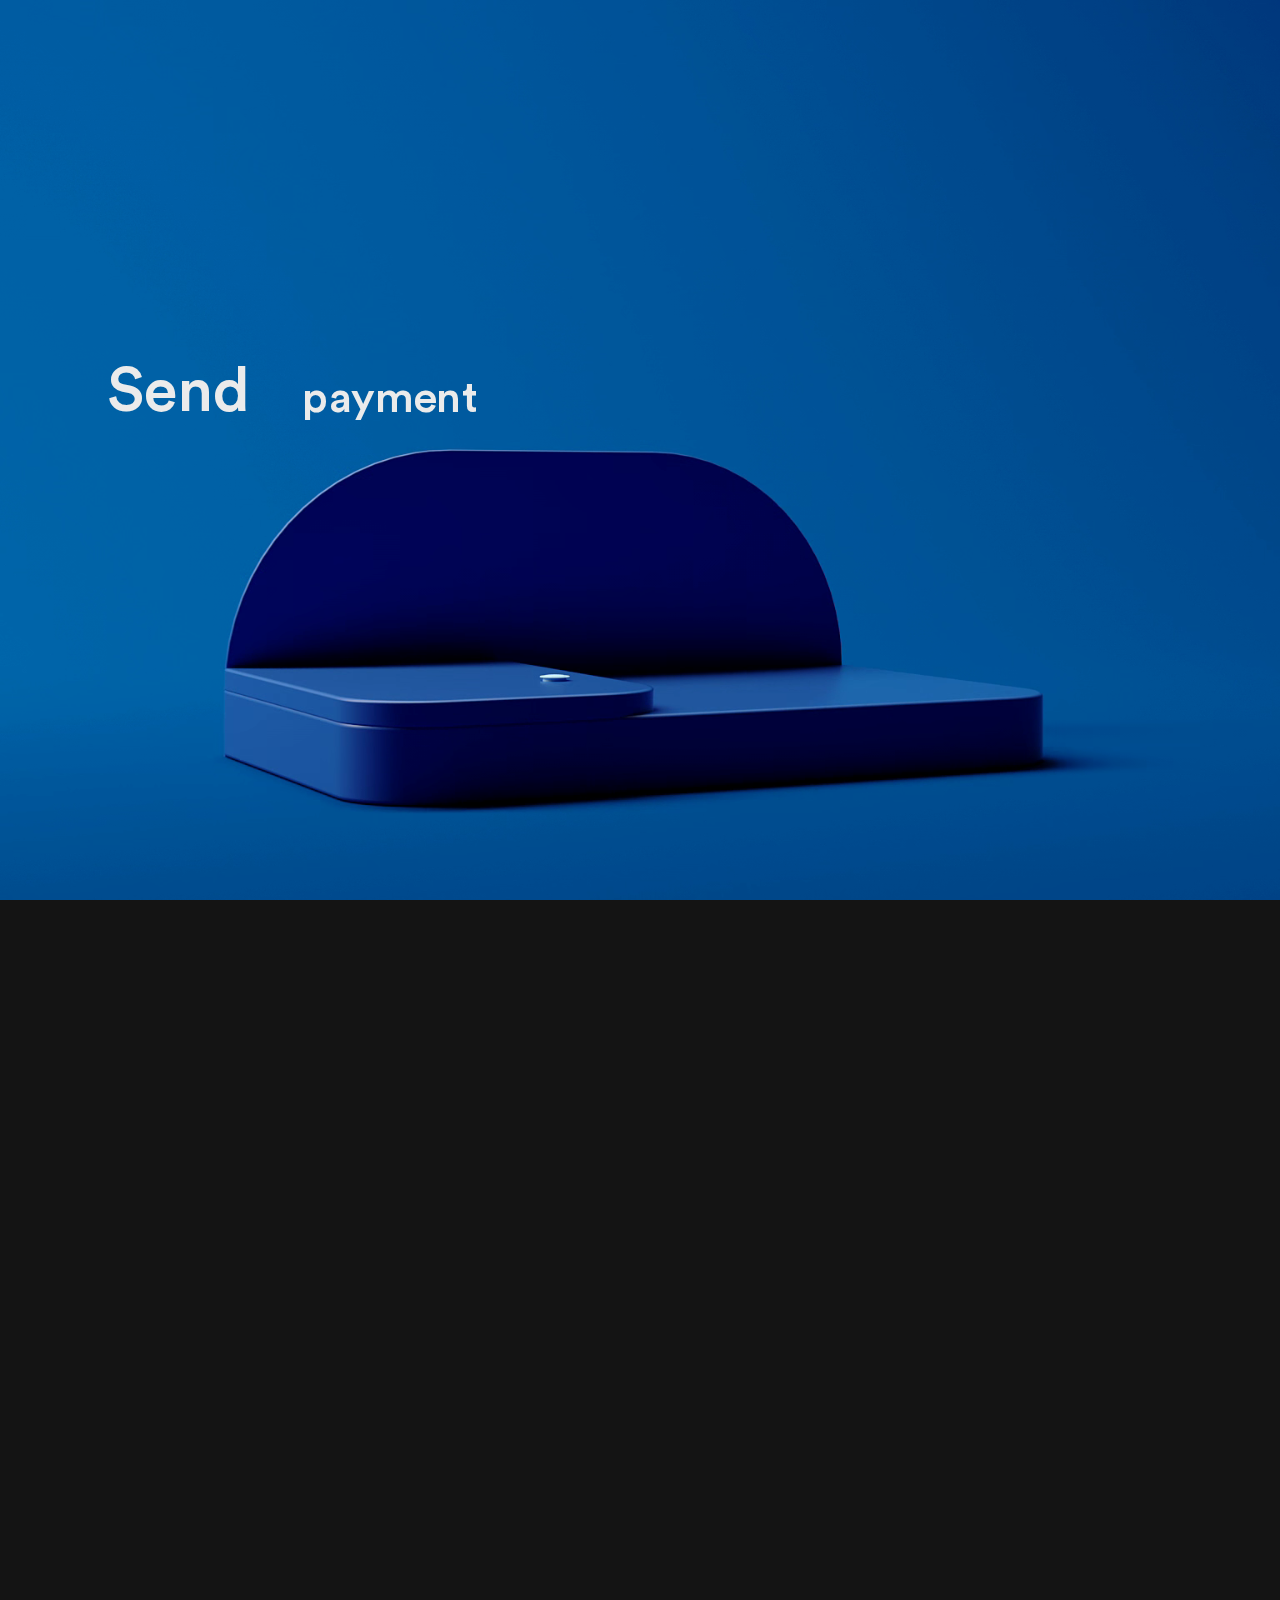
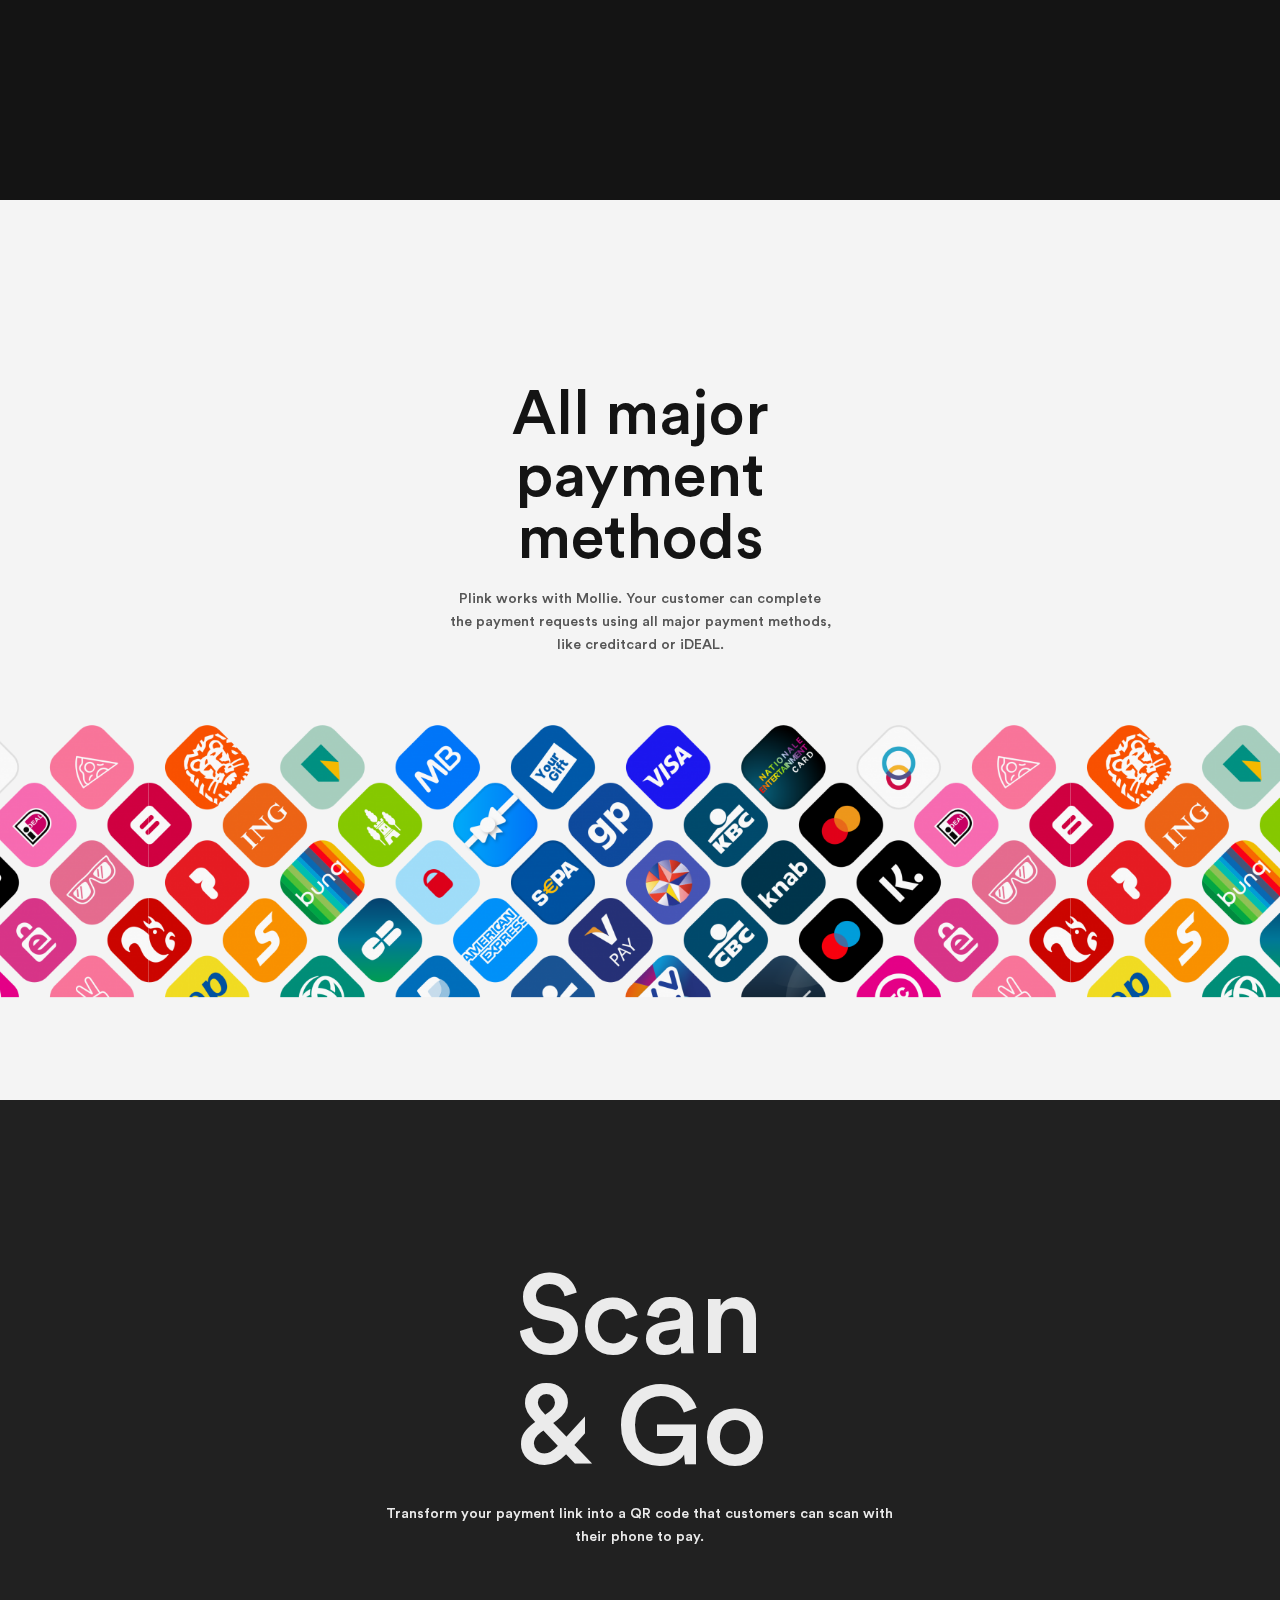
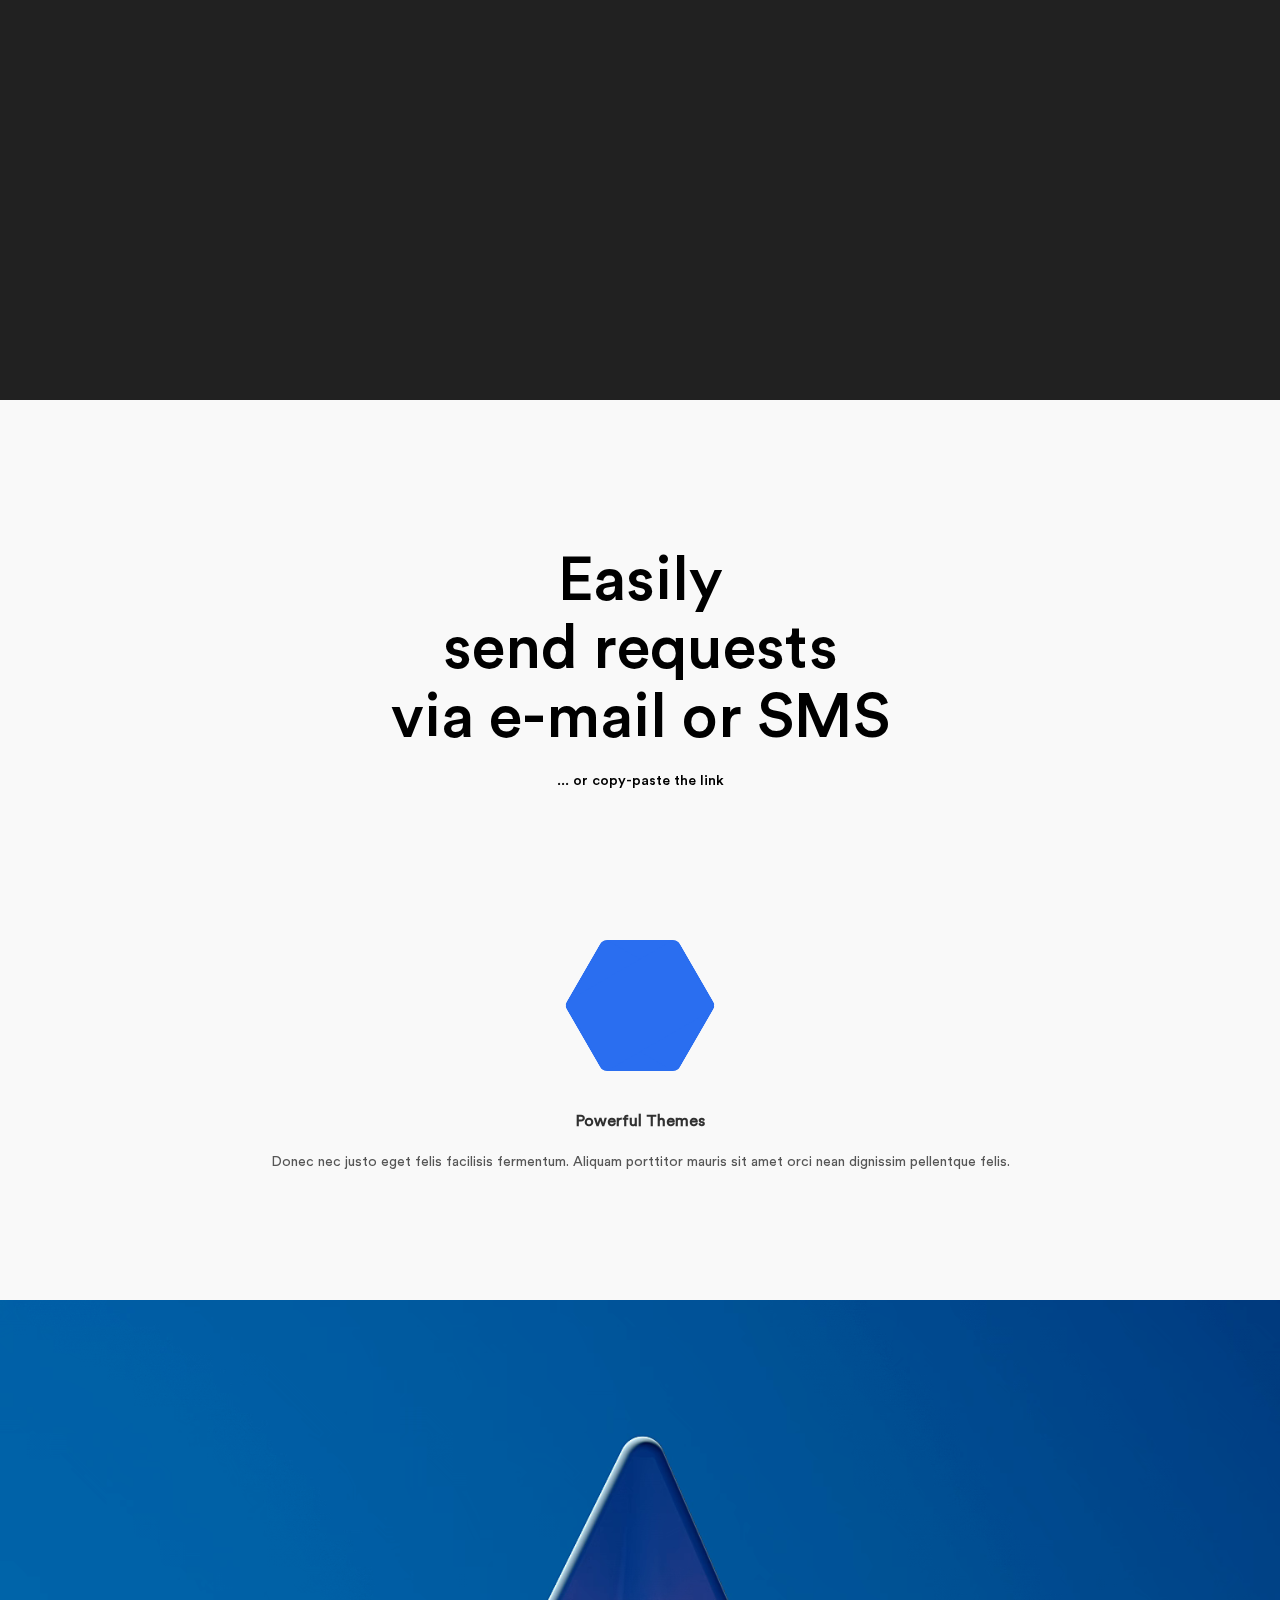
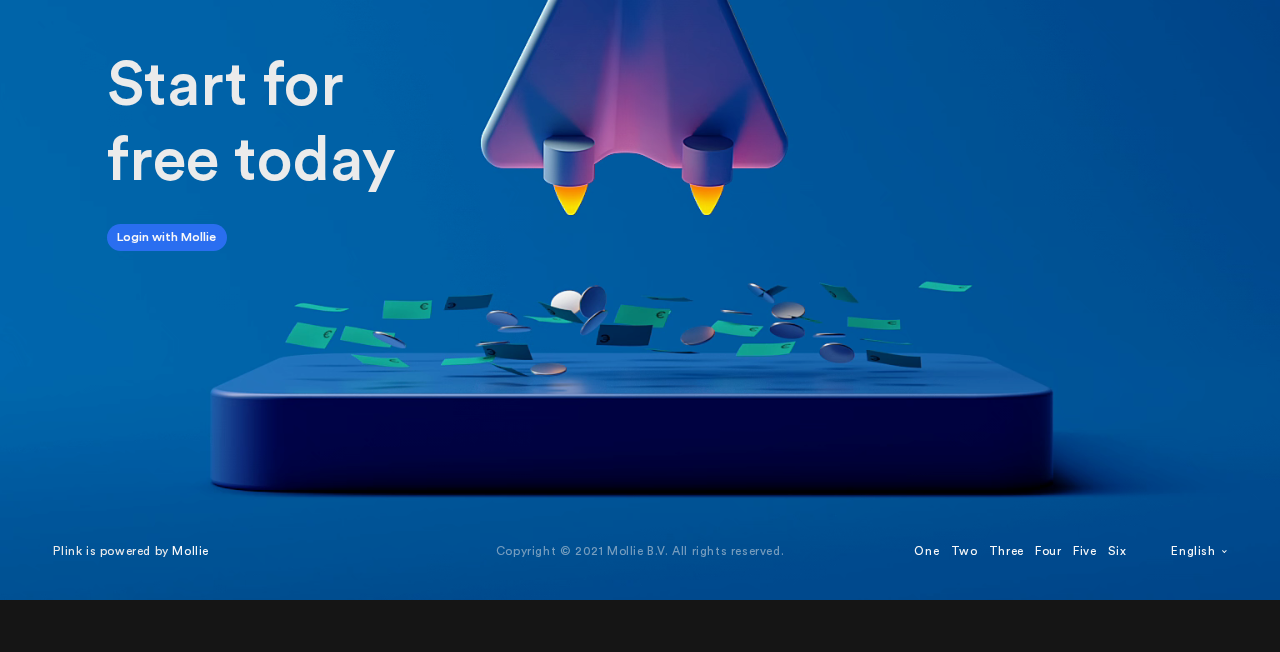
==== commit 00e761ae: "修改" ====
--- a/src/index.html
+++ b/src/index.html
@@ -33,14 +33,14 @@
     <nav>
       <div class="header_menu">
         <a name="Faq" href="./faq.html">FAQ</a>
-        <a name="ONE" href="" target="_self">One</a>
-        <a name="TWO" href="" target="_self">Two</a>
-        <a name="THREE" href="" target="_self">Three</a>
-        <a name="FOUR" href="" target="_self">Four</a>
-        <a name="Contact" href="" target="_self">Contact</a>
+        <a name="ONE" href="" target="_blank">One</a>
+        <a name="TWO" href="" target="_blank">Two</a>
+        <a name="THREE" href="" target="_blank">Three</a>
+        <a name="FOUR" href="" target="_blank">Four</a>
+        <a name="Contact" href="" target="_blank">Contact</a>
         <div class="qr-ball"></div>
       </div>
-      <a id="login" name="Login with Mollie" class="button" href="" target="_self" rel="nofollow">Login with Mollie</a>
+      <a id="login" name="Login with Mollie" class="button" href="" target="_blank" rel="nofollow">Login with Mollie</a>
     </nav>
   </header>
   <div id="container" role="main" data-path="">
@@ -227,8 +227,6 @@
                       Donec nec justo eget felis facilisis fermentum. Aliquam porttitor mauris sit
                       amet orci nean dignissim pellentque felis.
                     </p>
-                    <a href="http://store.dnnsoftware.com/home/product-details/packageid/40082/r/7ab93d48c5e846d6b199"
-                      target="blank">Read More</a>
                   </div>
                 </div>
                 <div class="swiper-slide">
@@ -239,8 +237,6 @@
                       Donec nec justo eget felis facilisis fermentum. Aliquam porttitor mauris sit
                       amet orci nean dignissim pellentque felis.
                     </p>
-                    <a href="http://store.dnnsoftware.com/home/product-details/packageid/40082/r/7ab93d48c5e846d6b199"
-                      target="blank">Read More</a>
                   </div>
                 </div>
                 <div class="swiper-slide">
@@ -251,8 +247,6 @@
                       Donec nec justo eget felis facilisis fermentum. Aliquam porttitor mauris sit
                       amet orci nean dignissim pellentque felis.
                     </p>
-                    <a href="http://store.dnnsoftware.com/home/product-details/packageid/40082/r/7ab93d48c5e846d6b199"
-                      target="blank">Read More</a>
                   </div>
                 </div>
                 <div class="swiper-slide">
@@ -263,18 +257,11 @@
                       Donec nec justo eget felis facilisis fermentum. Aliquam porttitor mauris sit
                       amet orci nean dignissim pellentque felis.
                     </p>
-                    <a href="http://store.dnnsoftware.com/home/product-details/packageid/40082/r/7ab93d48c5e846d6b199"
-                      target="blank">Read More</a>
-                  </div>
-                </div>
-              </div>
-
-
-
-
-            </div>
-          </section>
-
+                  </div>
+                </div>
+              </div>
+            </div>
+          </section>
         </div>
         <footer class="section footer nav-switch" data-switch-color="#FFFFFF">
           <div class="video-background prllx force-end" data-prllx-d="0">
@@ -322,9 +309,9 @@
                 </div>
                 <div class="lang-select-list">
                   <ul>
-                    <li id="nl"> <a name="Nederlands" href="" target="_self"> Nederlands </a> </li>
-                    <li id="de"> <a name="Deutsch" href="" target="_self"> Deutsch </a> </li>
-                    <li id="fr"> <a name="fran&ccedil;ais" href="" target="_self"> fran&ccedil;ais </a> </li>
+                    <li id="nl"> <a name="Nederlands" href="" target="_blank"> Nederlands </a> </li>
+                    <li id="de"> <a name="Deutsch" href="" target="_blank"> Deutsch </a> </li>
+                    <li id="fr"> <a name="fran&ccedil;ais" href="" target="_blank"> fran&ccedil;ais </a> </li>
                   </ul>
                 </div>
               </div>
@@ -336,8 +323,8 @@
   </div>
   <script type="text/javascript" src="./assets/js/gsap.min.js"></script>
   <script type="text/javascript" src="./assets/js/ScrollToPlugin.min.js"></script>
-  <script src="./assets/js/ScrollTrigger.min.js"></script>
-  <script src="./assets/js/swiper.min.js"></script>
+  <script type="text/javascript" src="./assets/js/ScrollTrigger.min.js"></script>
+  <script type="text/javascript" src="./assets/js/swiper.min.js"></script>
   <script type="text/javascript" src="./assets/js/vendor.js"></script>
   <script type="text/javascript" src="./assets/js/main.js"></script>
   <script type="text/javascript" src="./assets/js/fullScreen.js"></script>
